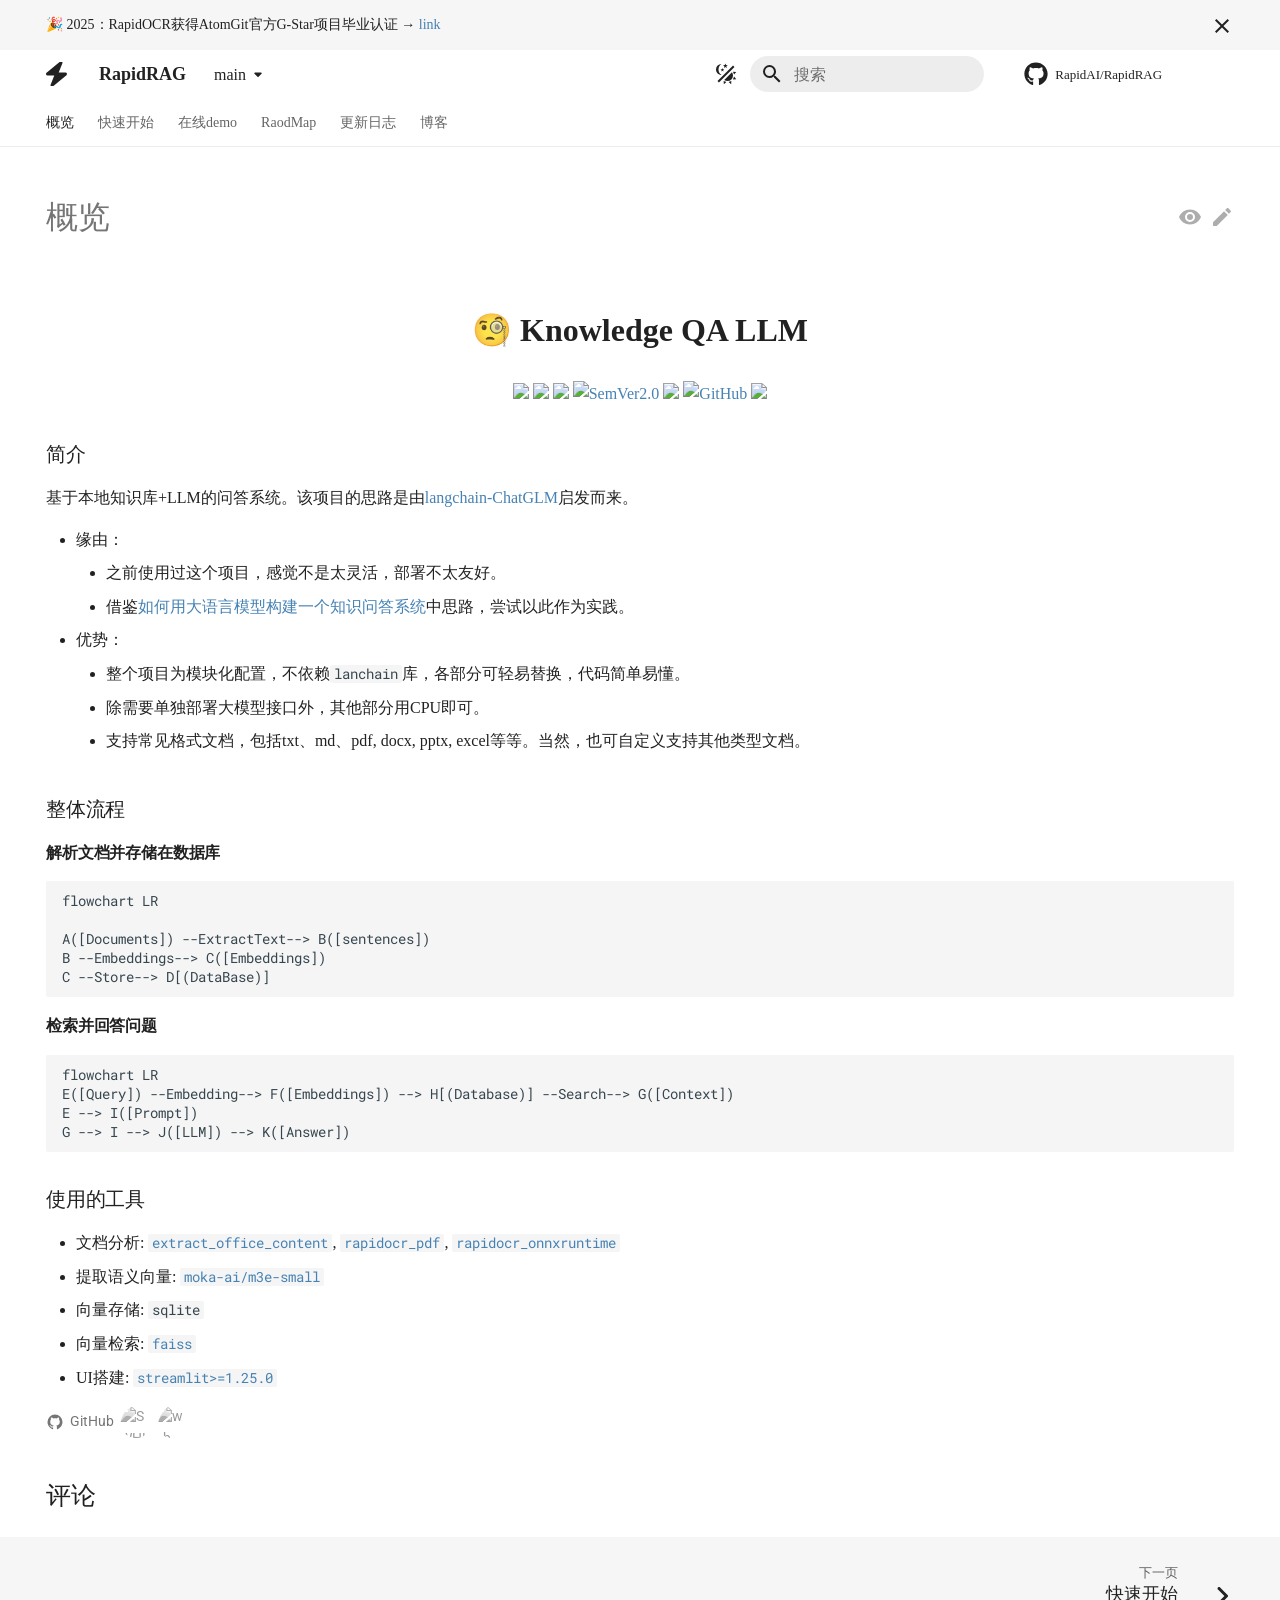
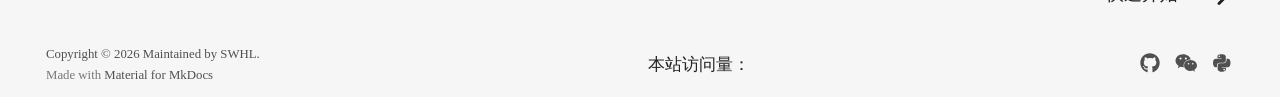
==== main/index.html @ b4644437 "Deployed 49faf9e to main with MkDocs 1.6.1 and mike 2.1.3" ====
<!doctype html>
<html lang="zh" class="no-js">
  <head>
    
      <meta charset="utf-8">
      <meta name="viewport" content="width=device-width,initial-scale=1">
      
        <meta name="description" content="QA based on local knowledge and LLM.">
      
      
        <meta name="author" content="RapidAI">
      
      
        <link rel="canonical" href="https://rapidai.github.io/RapidRAG/main/">
      
      
      
        <link rel="next" href="quickstart/">
      
      
        
      
      
      <link rel="icon" href="static/images/favicon-lightning.svg">
      <meta name="generator" content="mkdocs-1.6.1, mkdocs-material-9.7.1">
    
    
      
        <title>RapidRAG</title>
      
    
    
      <link rel="stylesheet" href="assets/stylesheets/main.484c7ddc.min.css">
      
        
        <link rel="stylesheet" href="assets/stylesheets/palette.ab4e12ef.min.css">
      
      


  
  
    
      
      
        
      
      
    
  
    
      
      
        
      
      
    
  
    
      
      
        
      
      
    
  
  
  <style>:root{.md-tag.md-tag--default-tag{--md-tag-icon:url('data:image/svg+xml;charset=utf-8,%3Csvg%20xmlns%3D%22http%3A//www.w3.org/2000/svg%22%20viewBox%3D%220%200%20512%20512%22%3E%3C%21--%21%20Font%20Awesome%20Free%207.1.0%20by%20%40fontawesome%20-%20https%3A//fontawesome.com%20License%20-%20https%3A//fontawesome.com/license/free%20%28Icons%3A%20CC%20BY%204.0%2C%20Fonts%3A%20SIL%20OFL%201.1%2C%20Code%3A%20MIT%20License%29%20Copyright%202025%20Fonticons%2C%20Inc.--%3E%3Cpath%20d%3D%22M32.5%2096v149.5c0%2017%206.7%2033.3%2018.7%2045.3l192%20192c25%2025%2065.5%2025%2090.5%200l149.5-149.5c25-25%2025-65.5%200-90.5l-192-192C279.2%2038.7%20263%2032%20246%2032H96.5c-35.3%200-64%2028.7-64%2064m112%2016a32%2032%200%201%201%200%2064%2032%2032%200%201%201%200-64%22/%3E%3C/svg%3E');}.md-tag.md-tag--hardware-tag{--md-tag-icon:url('data:image/svg+xml;charset=utf-8,%3Csvg%20xmlns%3D%22http%3A//www.w3.org/2000/svg%22%20viewBox%3D%220%200%20512%20512%22%3E%3C%21--%21%20Font%20Awesome%20Free%207.1.0%20by%20%40fontawesome%20-%20https%3A//fontawesome.com%20License%20-%20https%3A//fontawesome.com/license/free%20%28Icons%3A%20CC%20BY%204.0%2C%20Fonts%3A%20SIL%20OFL%201.1%2C%20Code%3A%20MIT%20License%29%20Copyright%202025%20Fonticons%2C%20Inc.--%3E%3Cpath%20d%3D%22M176%2024c0-13.3-10.7-24-24-24s-24%2010.7-24%2024v40c-35.3%200-64%2028.7-64%2064H24c-13.3%200-24%2010.7-24%2024s10.7%2024%2024%2024h40v56H24c-13.3%200-24%2010.7-24%2024s10.7%2024%2024%2024h40v56H24c-13.3%200-24%2010.7-24%2024s10.7%2024%2024%2024h40c0%2035.3%2028.7%2064%2064%2064v40c0%2013.3%2010.7%2024%2024%2024s24-10.7%2024-24v-40h56v40c0%2013.3%2010.7%2024%2024%2024s24-10.7%2024-24v-40h56v40c0%2013.3%2010.7%2024%2024%2024s24-10.7%2024-24v-40c35.3%200%2064-28.7%2064-64h40c13.3%200%2024-10.7%2024-24s-10.7-24-24-24h-40v-56h40c13.3%200%2024-10.7%2024-24s-10.7-24-24-24h-40v-56h40c13.3%200%2024-10.7%2024-24s-10.7-24-24-24h-40c0-35.3-28.7-64-64-64V24c0-13.3-10.7-24-24-24s-24%2010.7-24%2024v40h-56V24c0-13.3-10.7-24-24-24s-24%2010.7-24%2024v40h-56zm-16%20104h192c17.7%200%2032%2014.3%2032%2032v192c0%2017.7-14.3%2032-32%2032H160c-17.7%200-32-14.3-32-32V160c0-17.7%2014.3-32%2032-32m16%2048v160h160V176z%22/%3E%3C/svg%3E');}.md-tag.md-tag--software-tag{--md-tag-icon:url('data:image/svg+xml;charset=utf-8,%3Csvg%20xmlns%3D%22http%3A//www.w3.org/2000/svg%22%20viewBox%3D%220%200%20640%20512%22%3E%3C%21--%21%20Font%20Awesome%20Free%207.1.0%20by%20%40fontawesome%20-%20https%3A//fontawesome.com%20License%20-%20https%3A//fontawesome.com/license/free%20%28Icons%3A%20CC%20BY%204.0%2C%20Fonts%3A%20SIL%20OFL%201.1%2C%20Code%3A%20MIT%20License%29%20Copyright%202025%20Fonticons%2C%20Inc.--%3E%3Cpath%20d%3D%22M64%2096c0-35.3%2028.7-64%2064-64h384c35.3%200%2064%2028.7%2064%2064v240h-64V96H128v240H64zM0%20403.2C0%20392.6%208.6%20384%2019.2%20384h601.6c10.6%200%2019.2%208.6%2019.2%2019.2%200%2042.4-34.4%2076.8-76.8%2076.8H76.8C34.4%20480%200%20445.6%200%20403.2M281%20209l-31%2031%2031%2031c9.4%209.4%209.4%2024.6%200%2033.9s-24.6%209.4-33.9%200l-48-48c-9.4-9.4-9.4-24.6%200-33.9l48-48c9.4-9.4%2024.6-9.4%2033.9%200s9.4%2024.6%200%2033.9zm112-34%2048%2048c9.4%209.4%209.4%2024.6%200%2033.9l-48%2048c-9.4%209.4-24.6%209.4-33.9%200s-9.4-24.6%200-33.9l31-31-31-31c-9.4-9.4-9.4-24.6%200-33.9s24.6-9.4%2033.9%200z%22/%3E%3C/svg%3E');}}</style>

    
    
      
    
    
      
        
        
        <link rel="preconnect" href="https://fonts.gstatic.com" crossorigin>
        <link rel="stylesheet" href="https://fonts.googleapis.com/css?family=Roboto:300,300i,400,400i,700,700i%7CRoboto+Mono:400,400i,700,700i&display=fallback">
        <style>:root{--md-text-font:"Roboto";--md-code-font:"Roboto Mono"}</style>
      
    
    
      <link rel="stylesheet" href="stylesheets/extra.css">
    
      <link rel="stylesheet" href="stylesheets/font.css">
    
    <script>__md_scope=new URL(".",location),__md_hash=e=>[...e].reduce(((e,_)=>(e<<5)-e+_.charCodeAt(0)),0),__md_get=(e,_=localStorage,t=__md_scope)=>JSON.parse(_.getItem(t.pathname+"."+e)),__md_set=(e,_,t=localStorage,a=__md_scope)=>{try{t.setItem(a.pathname+"."+e,JSON.stringify(_))}catch(e){}}</script>
    
      

    
    
  </head>
  
  
    
    
      
    
    
    
    
    <body dir="ltr" data-md-color-scheme="default" data-md-color-primary="indigo" data-md-color-accent="indigo">
  
    
    <input class="md-toggle" data-md-toggle="drawer" type="checkbox" id="__drawer" autocomplete="off">
    <input class="md-toggle" data-md-toggle="search" type="checkbox" id="__search" autocomplete="off">
    <label class="md-overlay" for="__drawer"></label>
    <div data-md-component="skip">
      
        
        <a href="#_1" class="md-skip">
          跳转至
        </a>
      
    </div>
    <div data-md-component="announce">
      
        <aside class="md-banner">
          <div class="md-banner__inner md-grid md-typeset">
            
              <button class="md-banner__button md-icon" aria-label="不再显示此消息">
                
                <svg xmlns="http://www.w3.org/2000/svg" viewBox="0 0 24 24"><path d="M19 6.41 17.59 5 12 10.59 6.41 5 5 6.41 10.59 12 5 17.59 6.41 19 12 13.41 17.59 19 19 17.59 13.41 12z"/></svg>
              </button>
            
            
    <p class="banner">🎉 2025：RapidOCR获得AtomGit官方G-Star项目毕业认证 → <a href="https://rapidai.github.io/RapidOCRDocs/main/blog/2026/01/15/2025-atomgit-g-star/" target="_blank">link</a></p>

          </div>
          
            <script>var el=document.querySelector("[data-md-component=announce]");if(el){var content=el.querySelector(".md-typeset");__md_hash(content.innerHTML)===__md_get("__announce")&&(el.hidden=!0)}</script>
          
        </aside>
      
    </div>
    
      <div data-md-color-scheme="default" data-md-component="outdated" hidden>
        
          <aside class="md-banner md-banner--warning">
            <div class="md-banner__inner md-grid md-typeset">
              
You're not viewing the latest version.
<a href="../.">
    <strong>Click here to go to latest.</strong>
</a>

            </div>
            <script>var el=document.querySelector("[data-md-component=outdated]"),base=new URL("."),outdated=__md_get("__outdated",sessionStorage,base);!0===outdated&&el&&(el.hidden=!1)</script>
          </aside>
        
      </div>
    
    
      

  

<header class="md-header md-header--shadow md-header--lifted" data-md-component="header">
  <nav class="md-header__inner md-grid" aria-label="页眉">
    <a href="." title="RapidRAG" class="md-header__button md-logo" aria-label="RapidRAG" data-md-component="logo">
      
  
  <svg xmlns="http://www.w3.org/2000/svg" viewBox="0 0 448 512"><!--! Font Awesome Free 7.1.0 by @fontawesome - https://fontawesome.com License - https://fontawesome.com/license/free (Icons: CC BY 4.0, Fonts: SIL OFL 1.1, Code: MIT License) Copyright 2025 Fonticons, Inc.--><path d="M338.8-9.9c11.9 8.6 16.3 24.2 10.9 37.8L271.3 224H416c13.5 0 25.5 8.4 30.1 21.1s.7 26.9-9.6 35.5l-288 240c-11.3 9.4-27.4 9.9-39.3 1.3s-16.3-24.2-10.9-37.8L176.7 288H32c-13.5 0-25.5-8.4-30.1-21.1s-.7-26.9 9.6-35.5l288-240c11.3-9.4 27.4-9.9 39.3-1.3"/></svg>

    </a>
    <label class="md-header__button md-icon" for="__drawer">
      
      <svg xmlns="http://www.w3.org/2000/svg" viewBox="0 0 24 24"><path d="M3 6h18v2H3zm0 5h18v2H3zm0 5h18v2H3z"/></svg>
    </label>
    <div class="md-header__title" data-md-component="header-title">
      <div class="md-header__ellipsis">
        <div class="md-header__topic">
          <span class="md-ellipsis">
            RapidRAG
          </span>
        </div>
        <div class="md-header__topic" data-md-component="header-topic">
          <span class="md-ellipsis">
            
              概览
            
          </span>
        </div>
      </div>
    </div>
    
      
        <form class="md-header__option" data-md-component="palette">
  
    
    
    
    <input class="md-option" data-md-color-media="(prefers-color-scheme)" data-md-color-scheme="default" data-md-color-primary="indigo" data-md-color-accent="indigo"  aria-label="系统主题"  type="radio" name="__palette" id="__palette_0">
    
      <label class="md-header__button md-icon" title="系统主题" for="__palette_1" hidden>
        <svg xmlns="http://www.w3.org/2000/svg" viewBox="0 0 24 24"><path d="M7.5 2c-1.79 1.15-3 3.18-3 5.5s1.21 4.35 3.03 5.5C4.46 13 2 10.54 2 7.5A5.5 5.5 0 0 1 7.5 2m11.57 1.5 1.43 1.43L4.93 20.5 3.5 19.07zm-6.18 2.43L11.41 5 9.97 6l.42-1.7L9 3.24l1.75-.12.58-1.65L12 3.1l1.73.03-1.35 1.13zm-3.3 3.61-1.16-.73-1.12.78.34-1.32-1.09-.83 1.36-.09.45-1.29.51 1.27 1.36.03-1.05.87zM19 13.5a5.5 5.5 0 0 1-5.5 5.5c-1.22 0-2.35-.4-3.26-1.07l7.69-7.69c.67.91 1.07 2.04 1.07 3.26m-4.4 6.58 2.77-1.15-.24 3.35zm4.33-2.7 1.15-2.77 2.2 2.54zm1.15-4.96-1.14-2.78 3.34.24zM9.63 18.93l2.77 1.15-2.53 2.19z"/></svg>
      </label>
    
  
    
    
    
    <input class="md-option" data-md-color-media="(prefers-color-scheme: light)" data-md-color-scheme="default" data-md-color-primary="white" data-md-color-accent="light-blue"  aria-label="明亮主题"  type="radio" name="__palette" id="__palette_1">
    
      <label class="md-header__button md-icon" title="明亮主题" for="__palette_2" hidden>
        <svg xmlns="http://www.w3.org/2000/svg" viewBox="0 0 24 24"><path d="M12 7a5 5 0 0 1 5 5 5 5 0 0 1-5 5 5 5 0 0 1-5-5 5 5 0 0 1 5-5m0 2a3 3 0 0 0-3 3 3 3 0 0 0 3 3 3 3 0 0 0 3-3 3 3 0 0 0-3-3m0-7 2.39 3.42C13.65 5.15 12.84 5 12 5s-1.65.15-2.39.42zM3.34 7l4.16-.35A7.2 7.2 0 0 0 5.94 8.5c-.44.74-.69 1.5-.83 2.29zm.02 10 1.76-3.77a7.131 7.131 0 0 0 2.38 4.14zM20.65 7l-1.77 3.79a7.02 7.02 0 0 0-2.38-4.15zm-.01 10-4.14.36c.59-.51 1.12-1.14 1.54-1.86.42-.73.69-1.5.83-2.29zM12 22l-2.41-3.44c.74.27 1.55.44 2.41.44.82 0 1.63-.17 2.37-.44z"/></svg>
      </label>
    
  
    
    
    
    <input class="md-option" data-md-color-media="(prefers-color-scheme: dark)" data-md-color-scheme="slate" data-md-color-primary="black" data-md-color-accent="yellow"  aria-label="暗黑主题"  type="radio" name="__palette" id="__palette_2">
    
      <label class="md-header__button md-icon" title="暗黑主题" for="__palette_0" hidden>
        <svg xmlns="http://www.w3.org/2000/svg" viewBox="0 0 24 24"><path d="m17.75 4.09-2.53 1.94.91 3.06-2.63-1.81-2.63 1.81.91-3.06-2.53-1.94L12.44 4l1.06-3 1.06 3zm3.5 6.91-1.64 1.25.59 1.98-1.7-1.17-1.7 1.17.59-1.98L15.75 11l2.06-.05L18.5 9l.69 1.95zm-2.28 4.95c.83-.08 1.72 1.1 1.19 1.85-.32.45-.66.87-1.08 1.27C15.17 23 8.84 23 4.94 19.07c-3.91-3.9-3.91-10.24 0-14.14.4-.4.82-.76 1.27-1.08.75-.53 1.93.36 1.85 1.19-.27 2.86.69 5.83 2.89 8.02a9.96 9.96 0 0 0 8.02 2.89m-1.64 2.02a12.08 12.08 0 0 1-7.8-3.47c-2.17-2.19-3.33-5-3.49-7.82-2.81 3.14-2.7 7.96.31 10.98 3.02 3.01 7.84 3.12 10.98.31"/></svg>
      </label>
    
  
</form>
      
    
    
      <script>var palette=__md_get("__palette");if(palette&&palette.color){if("(prefers-color-scheme)"===palette.color.media){var media=matchMedia("(prefers-color-scheme: light)"),input=document.querySelector(media.matches?"[data-md-color-media='(prefers-color-scheme: light)']":"[data-md-color-media='(prefers-color-scheme: dark)']");palette.color.media=input.getAttribute("data-md-color-media"),palette.color.scheme=input.getAttribute("data-md-color-scheme"),palette.color.primary=input.getAttribute("data-md-color-primary"),palette.color.accent=input.getAttribute("data-md-color-accent")}for(var[key,value]of Object.entries(palette.color))document.body.setAttribute("data-md-color-"+key,value)}</script>
    
    
    
      
      
        <label class="md-header__button md-icon" for="__search">
          
          <svg xmlns="http://www.w3.org/2000/svg" viewBox="0 0 24 24"><path d="M9.5 3A6.5 6.5 0 0 1 16 9.5c0 1.61-.59 3.09-1.56 4.23l.27.27h.79l5 5-1.5 1.5-5-5v-.79l-.27-.27A6.52 6.52 0 0 1 9.5 16 6.5 6.5 0 0 1 3 9.5 6.5 6.5 0 0 1 9.5 3m0 2C7 5 5 7 5 9.5S7 14 9.5 14 14 12 14 9.5 12 5 9.5 5"/></svg>
        </label>
        <div class="md-search" data-md-component="search" role="dialog">
  <label class="md-search__overlay" for="__search"></label>
  <div class="md-search__inner" role="search">
    <form class="md-search__form" name="search">
      <input type="text" class="md-search__input" name="query" aria-label="搜索" placeholder="搜索" autocapitalize="off" autocorrect="off" autocomplete="off" spellcheck="false" data-md-component="search-query" required>
      <label class="md-search__icon md-icon" for="__search">
        
        <svg xmlns="http://www.w3.org/2000/svg" viewBox="0 0 24 24"><path d="M9.5 3A6.5 6.5 0 0 1 16 9.5c0 1.61-.59 3.09-1.56 4.23l.27.27h.79l5 5-1.5 1.5-5-5v-.79l-.27-.27A6.52 6.52 0 0 1 9.5 16 6.5 6.5 0 0 1 3 9.5 6.5 6.5 0 0 1 9.5 3m0 2C7 5 5 7 5 9.5S7 14 9.5 14 14 12 14 9.5 12 5 9.5 5"/></svg>
        
        <svg xmlns="http://www.w3.org/2000/svg" viewBox="0 0 256 512"><!--! Font Awesome Free 7.1.0 by @fontawesome - https://fontawesome.com License - https://fontawesome.com/license/free (Icons: CC BY 4.0, Fonts: SIL OFL 1.1, Code: MIT License) Copyright 2025 Fonticons, Inc.--><path d="M9.4 233.4c-12.5 12.5-12.5 32.8 0 45.3l160 160c12.5 12.5 32.8 12.5 45.3 0s12.5-32.8 0-45.3L77.3 256l137.3-137.4c12.5-12.5 12.5-32.8 0-45.3s-32.8-12.5-45.3 0l-160 160z"/></svg>
      </label>
      <nav class="md-search__options" aria-label="查找">
        
          <a href="javascript:void(0)" class="md-search__icon md-icon" title="分享" aria-label="分享" data-clipboard data-clipboard-text="" data-md-component="search-share" tabindex="-1">
            
            <svg xmlns="http://www.w3.org/2000/svg" viewBox="0 0 24 24"><path d="M18 16.08c-.76 0-1.44.3-1.96.77L8.91 12.7c.05-.23.09-.46.09-.7s-.04-.47-.09-.7l7.05-4.11c.54.5 1.25.81 2.04.81a3 3 0 0 0 3-3 3 3 0 0 0-3-3 3 3 0 0 0-3 3c0 .24.04.47.09.7L8.04 9.81C7.5 9.31 6.79 9 6 9a3 3 0 0 0-3 3 3 3 0 0 0 3 3c.79 0 1.5-.31 2.04-.81l7.12 4.15c-.05.21-.08.43-.08.66 0 1.61 1.31 2.91 2.92 2.91s2.92-1.3 2.92-2.91A2.92 2.92 0 0 0 18 16.08"/></svg>
          </a>
        
        <button type="reset" class="md-search__icon md-icon" title="清空当前内容" aria-label="清空当前内容" tabindex="-1">
          
          <svg xmlns="http://www.w3.org/2000/svg" viewBox="0 0 24 24"><path d="M19 6.41 17.59 5 12 10.59 6.41 5 5 6.41 10.59 12 5 17.59 6.41 19 12 13.41 17.59 19 19 17.59 13.41 12z"/></svg>
        </button>
      </nav>
      
        <div class="md-search__suggest" data-md-component="search-suggest"></div>
      
    </form>
    <div class="md-search__output">
      <div class="md-search__scrollwrap" tabindex="0" data-md-scrollfix>
        <div class="md-search-result" data-md-component="search-result">
          <div class="md-search-result__meta">
            正在初始化搜索引擎
          </div>
          <ol class="md-search-result__list" role="presentation"></ol>
        </div>
      </div>
    </div>
  </div>
</div>
      
    
    
      <div class="md-header__source">
        <a href="https://github.com/RapidAI/RapidRAG" title="前往仓库" class="md-source" data-md-component="source">
  <div class="md-source__icon md-icon">
    
    <svg xmlns="http://www.w3.org/2000/svg" viewBox="0 0 512 512"><!--! Font Awesome Free 7.1.0 by @fontawesome - https://fontawesome.com License - https://fontawesome.com/license/free (Icons: CC BY 4.0, Fonts: SIL OFL 1.1, Code: MIT License) Copyright 2025 Fonticons, Inc.--><path d="M173.9 397.4c0 2-2.3 3.6-5.2 3.6-3.3.3-5.6-1.3-5.6-3.6 0-2 2.3-3.6 5.2-3.6 3-.3 5.6 1.3 5.6 3.6m-31.1-4.5c-.7 2 1.3 4.3 4.3 4.9 2.6 1 5.6 0 6.2-2s-1.3-4.3-4.3-5.2c-2.6-.7-5.5.3-6.2 2.3m44.2-1.7c-2.9.7-4.9 2.6-4.6 4.9.3 2 2.9 3.3 5.9 2.6 2.9-.7 4.9-2.6 4.6-4.6-.3-1.9-3-3.2-5.9-2.9M252.8 8C114.1 8 8 113.3 8 252c0 110.9 69.8 205.8 169.5 239.2 12.8 2.3 17.3-5.6 17.3-12.1 0-6.2-.3-40.4-.3-61.4 0 0-70 15-84.7-29.8 0 0-11.4-29.1-27.8-36.6 0 0-22.9-15.7 1.6-15.4 0 0 24.9 2 38.6 25.8 21.9 38.6 58.6 27.5 72.9 20.9 2.3-16 8.8-27.1 16-33.7-55.9-6.2-112.3-14.3-112.3-110.5 0-27.5 7.6-41.3 23.6-58.9-2.6-6.5-11.1-33.3 2.6-67.9 20.9-6.5 69 27 69 27 20-5.6 41.5-8.5 62.8-8.5s42.8 2.9 62.8 8.5c0 0 48.1-33.6 69-27 13.7 34.7 5.2 61.4 2.6 67.9 16 17.7 25.8 31.5 25.8 58.9 0 96.5-58.9 104.2-114.8 110.5 9.2 7.9 17 22.9 17 46.4 0 33.7-.3 75.4-.3 83.6 0 6.5 4.6 14.4 17.3 12.1C436.2 457.8 504 362.9 504 252 504 113.3 391.5 8 252.8 8M105.2 352.9c-1.3 1-1 3.3.7 5.2 1.6 1.6 3.9 2.3 5.2 1 1.3-1 1-3.3-.7-5.2-1.6-1.6-3.9-2.3-5.2-1m-10.8-8.1c-.7 1.3.3 2.9 2.3 3.9 1.6 1 3.6.7 4.3-.7.7-1.3-.3-2.9-2.3-3.9-2-.6-3.6-.3-4.3.7m32.4 35.6c-1.6 1.3-1 4.3 1.3 6.2 2.3 2.3 5.2 2.6 6.5 1 1.3-1.3.7-4.3-1.3-6.2-2.2-2.3-5.2-2.6-6.5-1m-11.4-14.7c-1.6 1-1.6 3.6 0 5.9s4.3 3.3 5.6 2.3c1.6-1.3 1.6-3.9 0-6.2-1.4-2.3-4-3.3-5.6-2"/></svg>
  </div>
  <div class="md-source__repository">
    RapidAI/RapidRAG
  </div>
</a>
      </div>
    
  </nav>
  
    
      
<nav class="md-tabs" aria-label="标签" data-md-component="tabs">
  <div class="md-grid">
    <ul class="md-tabs__list">
      
        
  
  
  
    
  
  
    <li class="md-tabs__item md-tabs__item--active">
      <a href="." class="md-tabs__link">
        
  
  
    
  
  概览

      </a>
    </li>
  

      
        
  
  
  
  
    <li class="md-tabs__item">
      <a href="quickstart/" class="md-tabs__link">
        
  
  
    
  
  快速开始

      </a>
    </li>
  

      
        
  
  
  
  
    <li class="md-tabs__item">
      <a href="online_demo/" class="md-tabs__link">
        
  
  
    
  
  在线demo

      </a>
    </li>
  

      
        
  
  
  
  
    <li class="md-tabs__item">
      <a href="road_map/" class="md-tabs__link">
        
  
  
    
  
  RaodMap

      </a>
    </li>
  

      
        
  
  
  
  
    <li class="md-tabs__item">
      <a href="changelog/" class="md-tabs__link">
        
  
  
    
  
  更新日志

      </a>
    </li>
  

      
        
  
  
  
  
    
    
      <li class="md-tabs__item">
        <a href="blog/" class="md-tabs__link">
          
  
  
    
  
  博客

        </a>
      </li>
    
  

      
    </ul>
  </div>
</nav>
    
  
</header>
    
    <div class="md-container" data-md-component="container">
      
      
        
      
      <main class="md-main" data-md-component="main">
        <div class="md-main__inner md-grid">
          
            
              
                
              
              <div class="md-sidebar md-sidebar--primary" data-md-component="sidebar" data-md-type="navigation" hidden>
                <div class="md-sidebar__scrollwrap">
                  <div class="md-sidebar__inner">
                    


  


<nav class="md-nav md-nav--primary md-nav--lifted" aria-label="导航栏" data-md-level="0">
  <label class="md-nav__title" for="__drawer">
    <a href="." title="RapidRAG" class="md-nav__button md-logo" aria-label="RapidRAG" data-md-component="logo">
      
  
  <svg xmlns="http://www.w3.org/2000/svg" viewBox="0 0 448 512"><!--! Font Awesome Free 7.1.0 by @fontawesome - https://fontawesome.com License - https://fontawesome.com/license/free (Icons: CC BY 4.0, Fonts: SIL OFL 1.1, Code: MIT License) Copyright 2025 Fonticons, Inc.--><path d="M338.8-9.9c11.9 8.6 16.3 24.2 10.9 37.8L271.3 224H416c13.5 0 25.5 8.4 30.1 21.1s.7 26.9-9.6 35.5l-288 240c-11.3 9.4-27.4 9.9-39.3 1.3s-16.3-24.2-10.9-37.8L176.7 288H32c-13.5 0-25.5-8.4-30.1-21.1s-.7-26.9 9.6-35.5l288-240c11.3-9.4 27.4-9.9 39.3-1.3"/></svg>

    </a>
    RapidRAG
  </label>
  
    <div class="md-nav__source">
      <a href="https://github.com/RapidAI/RapidRAG" title="前往仓库" class="md-source" data-md-component="source">
  <div class="md-source__icon md-icon">
    
    <svg xmlns="http://www.w3.org/2000/svg" viewBox="0 0 512 512"><!--! Font Awesome Free 7.1.0 by @fontawesome - https://fontawesome.com License - https://fontawesome.com/license/free (Icons: CC BY 4.0, Fonts: SIL OFL 1.1, Code: MIT License) Copyright 2025 Fonticons, Inc.--><path d="M173.9 397.4c0 2-2.3 3.6-5.2 3.6-3.3.3-5.6-1.3-5.6-3.6 0-2 2.3-3.6 5.2-3.6 3-.3 5.6 1.3 5.6 3.6m-31.1-4.5c-.7 2 1.3 4.3 4.3 4.9 2.6 1 5.6 0 6.2-2s-1.3-4.3-4.3-5.2c-2.6-.7-5.5.3-6.2 2.3m44.2-1.7c-2.9.7-4.9 2.6-4.6 4.9.3 2 2.9 3.3 5.9 2.6 2.9-.7 4.9-2.6 4.6-4.6-.3-1.9-3-3.2-5.9-2.9M252.8 8C114.1 8 8 113.3 8 252c0 110.9 69.8 205.8 169.5 239.2 12.8 2.3 17.3-5.6 17.3-12.1 0-6.2-.3-40.4-.3-61.4 0 0-70 15-84.7-29.8 0 0-11.4-29.1-27.8-36.6 0 0-22.9-15.7 1.6-15.4 0 0 24.9 2 38.6 25.8 21.9 38.6 58.6 27.5 72.9 20.9 2.3-16 8.8-27.1 16-33.7-55.9-6.2-112.3-14.3-112.3-110.5 0-27.5 7.6-41.3 23.6-58.9-2.6-6.5-11.1-33.3 2.6-67.9 20.9-6.5 69 27 69 27 20-5.6 41.5-8.5 62.8-8.5s42.8 2.9 62.8 8.5c0 0 48.1-33.6 69-27 13.7 34.7 5.2 61.4 2.6 67.9 16 17.7 25.8 31.5 25.8 58.9 0 96.5-58.9 104.2-114.8 110.5 9.2 7.9 17 22.9 17 46.4 0 33.7-.3 75.4-.3 83.6 0 6.5 4.6 14.4 17.3 12.1C436.2 457.8 504 362.9 504 252 504 113.3 391.5 8 252.8 8M105.2 352.9c-1.3 1-1 3.3.7 5.2 1.6 1.6 3.9 2.3 5.2 1 1.3-1 1-3.3-.7-5.2-1.6-1.6-3.9-2.3-5.2-1m-10.8-8.1c-.7 1.3.3 2.9 2.3 3.9 1.6 1 3.6.7 4.3-.7.7-1.3-.3-2.9-2.3-3.9-2-.6-3.6-.3-4.3.7m32.4 35.6c-1.6 1.3-1 4.3 1.3 6.2 2.3 2.3 5.2 2.6 6.5 1 1.3-1.3.7-4.3-1.3-6.2-2.2-2.3-5.2-2.6-6.5-1m-11.4-14.7c-1.6 1-1.6 3.6 0 5.9s4.3 3.3 5.6 2.3c1.6-1.3 1.6-3.9 0-6.2-1.4-2.3-4-3.3-5.6-2"/></svg>
  </div>
  <div class="md-source__repository">
    RapidAI/RapidRAG
  </div>
</a>
    </div>
  
  <ul class="md-nav__list" data-md-scrollfix>
    
      
      
  
  
    
  
  
  
    <li class="md-nav__item md-nav__item--active">
      
      <input class="md-nav__toggle md-toggle" type="checkbox" id="__toc">
      
      
      
        <label class="md-nav__link md-nav__link--active" for="__toc">
          
  
  
  <span class="md-ellipsis">
    
  
    概览
  

    
  </span>
  
  

          <span class="md-nav__icon md-icon"></span>
        </label>
      
      <a href="." class="md-nav__link md-nav__link--active">
        
  
  
  <span class="md-ellipsis">
    
  
    概览
  

    
  </span>
  
  

      </a>
      
        

<nav class="md-nav md-nav--secondary" aria-label="目录">
  
  
  
  
    <label class="md-nav__title" for="__toc">
      <span class="md-nav__icon md-icon"></span>
      目录
    </label>
    <ul class="md-nav__list" data-md-component="toc" data-md-scrollfix>
      
        <li class="md-nav__item">
  <a href="#_1" class="md-nav__link">
    <span class="md-ellipsis">
      
        简介
      
    </span>
  </a>
  
</li>
      
        <li class="md-nav__item">
  <a href="#_2" class="md-nav__link">
    <span class="md-ellipsis">
      
        整体流程
      
    </span>
  </a>
  
    <nav class="md-nav" aria-label="整体流程">
      <ul class="md-nav__list">
        
          <li class="md-nav__item">
  <a href="#_3" class="md-nav__link">
    <span class="md-ellipsis">
      
        解析文档并存储在数据库
      
    </span>
  </a>
  
</li>
        
          <li class="md-nav__item">
  <a href="#_4" class="md-nav__link">
    <span class="md-ellipsis">
      
        检索并回答问题
      
    </span>
  </a>
  
</li>
        
      </ul>
    </nav>
  
</li>
      
        <li class="md-nav__item">
  <a href="#_5" class="md-nav__link">
    <span class="md-ellipsis">
      
        使用的工具
      
    </span>
  </a>
  
</li>
      
    </ul>
  
</nav>
      
    </li>
  

    
      
      
  
  
  
  
    <li class="md-nav__item">
      <a href="quickstart/" class="md-nav__link">
        
  
  
  <span class="md-ellipsis">
    
  
    快速开始
  

    
  </span>
  
  

      </a>
    </li>
  

    
      
      
  
  
  
  
    <li class="md-nav__item">
      <a href="online_demo/" class="md-nav__link">
        
  
  
  <span class="md-ellipsis">
    
  
    在线demo
  

    
  </span>
  
  

      </a>
    </li>
  

    
      
      
  
  
  
  
    <li class="md-nav__item">
      <a href="road_map/" class="md-nav__link">
        
  
  
  <span class="md-ellipsis">
    
  
    RaodMap
  

    
  </span>
  
  

      </a>
    </li>
  

    
      
      
  
  
  
  
    <li class="md-nav__item">
      <a href="changelog/" class="md-nav__link">
        
  
  
  <span class="md-ellipsis">
    
  
    更新日志
  

    
  </span>
  
  

      </a>
    </li>
  

    
      
      
  
  
  
  
    
    
      
        
          
        
      
        
      
    
    
    
      
      
    
    
    <li class="md-nav__item md-nav__item--nested">
      
        
        
          
        
        <input class="md-nav__toggle md-toggle md-toggle--indeterminate" type="checkbox" id="__nav_6" >
        
          
          <div class="md-nav__link md-nav__container">
            <a href="blog/" class="md-nav__link ">
              
  
  
  <span class="md-ellipsis">
    
  
    博客
  

    
  </span>
  
  

            </a>
            
              
              <label class="md-nav__link " for="__nav_6" id="__nav_6_label" tabindex="0">
                <span class="md-nav__icon md-icon"></span>
              </label>
            
          </div>
        
        <nav class="md-nav" data-md-level="1" aria-labelledby="__nav_6_label" aria-expanded="false">
          <label class="md-nav__title" for="__nav_6">
            <span class="md-nav__icon md-icon"></span>
            
  
    博客
  

          </label>
          <ul class="md-nav__list" data-md-scrollfix>
            
              
            
              
                
  
  
  
  
    
    
      
        
      
    
    
    
      
      
    
    
    <li class="md-nav__item md-nav__item--nested">
      
        
        
          
        
        <input class="md-nav__toggle md-toggle md-toggle--indeterminate" type="checkbox" id="__nav_6_2" >
        
          
          <label class="md-nav__link" for="__nav_6_2" id="__nav_6_2_label" tabindex="0">
            
  
  
  <span class="md-ellipsis">
    
  
    分类
  

    
  </span>
  
  

            <span class="md-nav__icon md-icon"></span>
          </label>
        
        <nav class="md-nav" data-md-level="2" aria-labelledby="__nav_6_2_label" aria-expanded="false">
          <label class="md-nav__title" for="__nav_6_2">
            <span class="md-nav__icon md-icon"></span>
            
  
    分类
  

          </label>
          <ul class="md-nav__list" data-md-scrollfix>
            
              
                
  
  
  
  
    <li class="md-nav__item">
      <a href="blog/category/general/" class="md-nav__link">
        
  
  
  <span class="md-ellipsis">
    
  
    General
  

    
  </span>
  
  

      </a>
    </li>
  

              
            
          </ul>
        </nav>
      
    </li>
  

              
            
          </ul>
        </nav>
      
    </li>
  

    
  </ul>
</nav>
                  </div>
                </div>
              </div>
            
            
              
                
              
              <div class="md-sidebar md-sidebar--secondary" data-md-component="sidebar" data-md-type="toc" hidden>
                <div class="md-sidebar__scrollwrap">
                  <div class="md-sidebar__inner">
                    

<nav class="md-nav md-nav--secondary" aria-label="目录">
  
  
  
  
    <label class="md-nav__title" for="__toc">
      <span class="md-nav__icon md-icon"></span>
      目录
    </label>
    <ul class="md-nav__list" data-md-component="toc" data-md-scrollfix>
      
        <li class="md-nav__item">
  <a href="#_1" class="md-nav__link">
    <span class="md-ellipsis">
      
        简介
      
    </span>
  </a>
  
</li>
      
        <li class="md-nav__item">
  <a href="#_2" class="md-nav__link">
    <span class="md-ellipsis">
      
        整体流程
      
    </span>
  </a>
  
    <nav class="md-nav" aria-label="整体流程">
      <ul class="md-nav__list">
        
          <li class="md-nav__item">
  <a href="#_3" class="md-nav__link">
    <span class="md-ellipsis">
      
        解析文档并存储在数据库
      
    </span>
  </a>
  
</li>
        
          <li class="md-nav__item">
  <a href="#_4" class="md-nav__link">
    <span class="md-ellipsis">
      
        检索并回答问题
      
    </span>
  </a>
  
</li>
        
      </ul>
    </nav>
  
</li>
      
        <li class="md-nav__item">
  <a href="#_5" class="md-nav__link">
    <span class="md-ellipsis">
      
        使用的工具
      
    </span>
  </a>
  
</li>
      
    </ul>
  
</nav>
                  </div>
                </div>
              </div>
            
          
          
            <div class="md-content" data-md-component="content">
              
              <article class="md-content__inner md-typeset">
                
                  <!--
  Copyright (c) 2016-2025 Martin Donath <martin.donath@squidfunk.com>

  Permission is hereby granted, free of charge, to any person obtaining a copy
  of this software and associated documentation files (the "Software"), to
  deal in the Software without restriction, including without limitation the
  rights to use, copy, modify, merge, publish, distribute, sublicense, and/or
  sell copies of the Software, and to permit persons to whom the Software is
  furnished to do so, subject to the following conditions:

  The above copyright notice and this permission notice shall be included in
  all copies or substantial portions of the Software.

  THE SOFTWARE IS PROVIDED "AS IS", WITHOUT WARRANTY OF ANY KIND, EXPRESS OR
  IMPLIED, INCLUDING BUT NOT LIMITED TO THE WARRANTIES OF MERCHANTABILITY,
  FITNESS FOR A PARTICULAR PURPOSE AND NON-INFRINGEMENT. IN NO EVENT SHALL THE
  AUTHORS OR COPYRIGHT HOLDERS BE LIABLE FOR ANY CLAIM, DAMAGES OR OTHER
  LIABILITY, WHETHER IN AN ACTION OF CONTRACT, TORT OR OTHERWISE, ARISING
  FROM, OUT OF OR IN CONNECTION WITH THE SOFTWARE OR THE USE OR OTHER DEALINGS
  IN THE SOFTWARE.
-->

<!-- Tags -->

  



<!-- Actions -->

  
    <a href="https://github.com/RapidAI/RapidRAG/tree/main/docs/index.md" title="编辑此页" class="md-content__button md-icon" rel="edit">
      
      <svg xmlns="http://www.w3.org/2000/svg" viewBox="0 0 24 24"><path d="M20.71 7.04c.39-.39.39-1.04 0-1.41l-2.34-2.34c-.37-.39-1.02-.39-1.41 0l-1.84 1.83 3.75 3.75M3 17.25V21h3.75L17.81 9.93l-3.75-3.75z"/></svg>
    </a>
  
  
    
      
    
    <a href="https://github.com/RapidAI/RapidRAG/tree/main/docs/index.md" title="查看本页的源代码" class="md-content__button md-icon">
      
      <svg xmlns="http://www.w3.org/2000/svg" viewBox="0 0 24 24"><path d="M12 9a3 3 0 0 0-3 3 3 3 0 0 0 3 3 3 3 0 0 0 3-3 3 3 0 0 0-3-3m0 8a5 5 0 0 1-5-5 5 5 0 0 1 5-5 5 5 0 0 1 5 5 5 5 0 0 1-5 5m0-12.5C7 4.5 2.73 7.61 1 12c1.73 4.39 6 7.5 11 7.5s9.27-3.11 11-7.5c-1.73-4.39-6-7.5-11-7.5"/></svg>
    </a>
  


<!--
  Hack: check whether the content contains a h1 headline. If it doesn't, the
  page title (or respectively site name) is used as the main headline.
-->

<h1>概览</h1>




<!-- Page content -->
<div align="center">
    <div>&nbsp;</div>
    <div align="center">
        <b><font size="6">🧐 Knowledge QA LLM</font></b>
    </div>
    <div>&nbsp;</div>
     <a href=""><img src="https://img.shields.io/badge/Python->=3.8,<3.12-aff.svg"></a>
     <a href=""><img src="https://img.shields.io/badge/OS-Linux%2C%20Win%2C%20Mac-pink.svg"></a>
     <a href=""><img src="https://img.shields.io/github/v/release/RapidAI/QA-LocalKnowledge-LLM?logo=github"></a>
     <a href="https://semver.org/"><img alt="SemVer2.0" src="https://img.shields.io/badge/SemVer-2.0-brightgreen"></a>
     <a href="https://github.com/psf/black"><img src="https://img.shields.io/badge/code%20style-black-000000.svg"></a>
     <a href="https://choosealicense.com/licenses/apache-2.0/"><img alt="GitHub" src="https://img.shields.io/github/license/RapidAI/Knowledge-QA-LLM"></a>
     <a href="https://github.com/RapidAI/Knowledge-QA-LLM"><img src="https://img.shields.io/badge/Github-KnowledgeQALLM-brightgreen"></a>

</div>

<h3 id="_1">简介<a class="headerlink" href="#_1" title="Permanent link">&para;</a></h3>
<p>基于本地知识库+LLM的问答系统。该项目的思路是由<a href="https://github.com/imClumsyPanda/langchain-ChatGLM">langchain-ChatGLM</a>启发而来。</p>
<ul>
<li>缘由：<ul>
<li>之前使用过这个项目，感觉不是太灵活，部署不太友好。</li>
<li>借鉴<a href="https://mp.weixin.qq.com/s/movaNCWjJGBaes6KxhpYpg">如何用大语言模型构建一个知识问答系统</a>中思路，尝试以此作为实践。</li>
</ul>
</li>
<li>优势：<ul>
<li>整个项目为模块化配置，不依赖<code>lanchain</code>库，各部分可轻易替换，代码简单易懂。</li>
<li>除需要单独部署大模型接口外，其他部分用CPU即可。</li>
<li>支持常见格式文档，包括txt、md、pdf, docx, pptx, excel等等。当然，也可自定义支持其他类型文档。</li>
</ul>
</li>
</ul>
<h3 id="_2">整体流程<a class="headerlink" href="#_2" title="Permanent link">&para;</a></h3>
<h4 id="_3">解析文档并存储在数据库<a class="headerlink" href="#_3" title="Permanent link">&para;</a></h4>
<pre class="mermaid"><code>flowchart LR

A([Documents]) --ExtractText--&gt; B([sentences])
B --Embeddings--&gt; C([Embeddings])
C --Store--&gt; D[(DataBase)]</code></pre>
<h4 id="_4">检索并回答问题<a class="headerlink" href="#_4" title="Permanent link">&para;</a></h4>
<pre class="mermaid"><code>flowchart LR
E([Query]) --Embedding--&gt; F([Embeddings]) --&gt; H[(Database)] --Search--&gt; G([Context])
E --&gt; I([Prompt])
G --&gt; I --&gt; J([LLM]) --&gt; K([Answer])</code></pre>
<h3 id="_5">使用的工具<a class="headerlink" href="#_5" title="Permanent link">&para;</a></h3>
<ul>
<li>文档分析: <a href="https://github.com/SWHL/ExtractOfficeContent"><code>extract_office_content</code></a>, <a href="https://github.com/RapidAI/RapidOCRPDF"><code>rapidocr_pdf</code></a>, <a href="https://github.com/RapidAI/RapidOCR"><code>rapidocr_onnxruntime</code></a></li>
<li>提取语义向量: <a href="https://huggingface.co/moka-ai/m3e-base"><code>moka-ai/m3e-small</code></a></li>
<li>向量存储: <code>sqlite</code></li>
<li>向量检索: <a href="https://github.com/facebookresearch/faiss"><code>faiss</code></a></li>
<li>UI搭建: <a href="https://github.com/streamlit/streamlit"><code>streamlit&gt;=1.25.0</code></a></li>
</ul>

<!-- Source file information -->







  
  


  <aside class="md-source-file">
    
    
    
    
      
  <span class="md-source-file__fact">
    
      
  <span class="md-icon" title="贡献者">
    <svg xmlns="http://www.w3.org/2000/svg" viewBox="0 0 24 24"><path d="M12 2A10 10 0 0 0 2 12c0 4.42 2.87 8.17 6.84 9.5.5.08.66-.23.66-.5v-1.69c-2.77.6-3.36-1.34-3.36-1.34-.46-1.16-1.11-1.47-1.11-1.47-.91-.62.07-.6.07-.6 1 .07 1.53 1.03 1.53 1.03.87 1.52 2.34 1.07 2.91.83.09-.65.35-1.09.63-1.34-2.22-.25-4.55-1.11-4.55-4.92 0-1.11.38-2 1.03-2.71-.1-.25-.45-1.29.1-2.64 0 0 .84-.27 2.75 1.02.79-.22 1.65-.33 2.5-.33s1.71.11 2.5.33c1.91-1.29 2.75-1.02 2.75-1.02.55 1.35.2 2.39.1 2.64.65.71 1.03 1.6 1.03 2.71 0 3.82-2.34 4.66-4.57 4.91.36.31.69.92.69 1.85V21c0 .27.16.59.67.5C19.14 20.16 22 16.42 22 12A10 10 0 0 0 12 2"/></svg>
  </span>
  <span>GitHub</span>

    
    <nav>
      
        <a href="https://github.com/SWHL" class="md-author" title="@SWHL">
          
          <img src="https://avatars.githubusercontent.com/u/28639377?v=4&size=72" alt="SWHL">
        </a>
      
        <a href="https://github.com/web-flow" class="md-author" title="@web-flow">
          
          <img src="https://avatars.githubusercontent.com/u/19864447?v=4&size=72" alt="web-flow">
        </a>
      
      
      
    </nav>
  </span>

    
  </aside>


<!-- Was this page helpful? -->


  



<!-- Comment system -->

<h2 id="__comments">评论</h2>
<!-- Insert generated snippet here -->

<script src="https://giscus.app/client.js"
    data-repo="RapidAI/RapidRAG"
    data-repo-id="R_kgDOJYGm3Q="
    data-category="Q&A"
    data-category-id="DIC_kwDOJYGm3c4CYT2z"
    data-mapping="title"
    data-strict="0"
    data-reactions-enabled="1"
    data-emit-metadata="0"
    data-input-position="top"
    data-theme="https://cdn.jsdelivr.net/gh/L33Z22L11/giscus-theme/lxgw-wenkai.css"
    data-lang="zh-CN"
    data-loading="lazy" crossorigin="anonymous" async>
    </script>


<!-- Synchronize Giscus theme with palette -->
<script>
    var giscus = document.querySelector("script[src*=giscus]")

    // Set palette on initial load
    var palette = __md_get("__palette")
    if (palette && typeof palette.color === "object") {
        var theme = palette.color.scheme === "slate"
            ? "transparent_dark"
            : "light"

        // Instruct Giscus to set theme
        giscus.setAttribute("data-theme", theme)
    }

    // Register event handlers after documented loaded
    document.addEventListener("DOMContentLoaded", function () {
        var ref = document.querySelector("[data-md-component=palette]")
        ref.addEventListener("change", function () {
            var palette = __md_get("__palette")
            if (palette && typeof palette.color === "object") {
                var theme = palette.color.scheme === "slate"
                    ? "transparent_dark"
                    : "light"

                // Instruct Giscus to change theme
                var frame = document.querySelector(".giscus-frame")
                frame.contentWindow.postMessage(
                    { giscus: { setConfig: { theme } } },
                    "https://giscus.app"
                )
            }
        })
    })
</script>

                
              </article>
            </div>
          
          
  <script>var tabs=__md_get("__tabs");if(Array.isArray(tabs))e:for(var set of document.querySelectorAll(".tabbed-set")){var labels=set.querySelector(".tabbed-labels");for(var tab of tabs)for(var label of labels.getElementsByTagName("label"))if(label.innerText.trim()===tab){var input=document.getElementById(label.htmlFor);input.checked=!0;continue e}}</script>

<script>var target=document.getElementById(location.hash.slice(1));target&&target.name&&(target.checked=target.name.startsWith("__tabbed_"))</script>
        </div>
        
          <button type="button" class="md-top md-icon" data-md-component="top" hidden>
  
  <svg xmlns="http://www.w3.org/2000/svg" viewBox="0 0 24 24"><path d="M13 20h-2V8l-5.5 5.5-1.42-1.42L12 4.16l7.92 7.92-1.42 1.42L13 8z"/></svg>
  回到页面顶部
</button>
        
      </main>
      
        <!--
  Copyright (c) 2016-2025 Martin Donath <martin.donath@squidfunk.com>

  Permission is hereby granted, free of charge, to any person obtaining a copy
  of this software and associated documentation files (the "Software"), to
  deal in the Software without restriction, including without limitation the
  rights to use, copy, modify, merge, publish, distribute, sublicense, and/or
  sell copies of the Software, and to permit persons to whom the Software is
  furnished to do so, subject to the following conditions:

  The above copyright notice and this permission notice shall be included in
  all copies or substantial portions of the Software.

  THE SOFTWARE IS PROVIDED "AS IS", WITHOUT WARRANTY OF ANY KIND, EXPRESS OR
  IMPLIED, INCLUDING BUT NOT LIMITED TO THE WARRANTIES OF MERCHANTABILITY,
  FITNESS FOR A PARTICULAR PURPOSE AND NON-INFRINGEMENT. IN NO EVENT SHALL THE
  AUTHORS OR COPYRIGHT HOLDERS BE LIABLE FOR ANY CLAIM, DAMAGES OR OTHER
  LIABILITY, WHETHER IN AN ACTION OF CONTRACT, TORT OR OTHERWISE, ARISING
  FROM, OUT OF OR IN CONNECTION WITH THE SOFTWARE OR THE USE OR OTHER DEALINGS
  IN THE SOFTWARE.
-->

<!-- Footer -->
<footer class="md-footer">

    <!-- Link to previous and/or next page -->
    
    
    
    
    
    <nav class="md-footer__inner md-grid" aria-label="页脚" >

        <!-- Link to previous page -->
        

        <!-- Link to next page -->
        
        
        <a href="quickstart/" class="md-footer__link md-footer__link--next"
            aria-label="下一页: 快速开始">
            <div class="md-footer__title">
                <span class="md-footer__direction">
                    下一页
                </span>
                <div class="md-ellipsis">
                    快速开始
                </div>
            </div>
            <div class="md-footer__button md-icon">
                
                <svg xmlns="http://www.w3.org/2000/svg" viewBox="0 0 256 512"><!--! Font Awesome Free 7.1.0 by @fontawesome - https://fontawesome.com License - https://fontawesome.com/license/free (Icons: CC BY 4.0, Fonts: SIL OFL 1.1, Code: MIT License) Copyright 2025 Fonticons, Inc.--><path d="M247.1 233.4c12.5 12.5 12.5 32.8 0 45.3l-160 160c-12.5 12.5-32.8 12.5-45.3 0s-12.5-32.8 0-45.3L179.2 256 41.9 118.6c-12.5-12.5-12.5-32.8 0-45.3s32.8-12.5 45.3 0l160 160z"/></svg>
            </div>
        </a>
        
    </nav>
    
    

    <!-- Further information -->
    <div class="md-footer-meta md-typeset">
        <div class="md-footer-meta__inner md-grid">
            <div class="md-copyright">
  
    <div class="md-copyright__highlight">
      Copyright &copy; 2026 Maintained by SWHL.
    </div>
  
  
    Made with
    <a href="https://squidfunk.github.io/mkdocs-material/" target="_blank" rel="noopener">
      Material for MkDocs
    </a>
  
</div>

            <!-- Site Visits 访客统计 -->
            <style>
                .site-visit-count {
                    padding: 0 12px;
                    display: flex;
                    justify-content: center;
                    align-items: center;
                    font-size: 0.85rem;
                    /* color: black; */
                }
            </style>
            <script async src="//finicounter.eu.org/finicounter.js"></script>
            <div class="site-visit-count">
                <span>本站访问量：</span><span id="finicount_views"></span>
            </div>

            <!-- Social links -->
            
            
<div class="md-social">
  
    
    
    
    
      
      
    
    <a href="https://github.com/RapidAI" target="_blank" rel="noopener" title="github.com" class="md-social__link">
      <svg xmlns="http://www.w3.org/2000/svg" viewBox="0 0 512 512"><!--! Font Awesome Free 7.1.0 by @fontawesome - https://fontawesome.com License - https://fontawesome.com/license/free (Icons: CC BY 4.0, Fonts: SIL OFL 1.1, Code: MIT License) Copyright 2025 Fonticons, Inc.--><path d="M173.9 397.4c0 2-2.3 3.6-5.2 3.6-3.3.3-5.6-1.3-5.6-3.6 0-2 2.3-3.6 5.2-3.6 3-.3 5.6 1.3 5.6 3.6m-31.1-4.5c-.7 2 1.3 4.3 4.3 4.9 2.6 1 5.6 0 6.2-2s-1.3-4.3-4.3-5.2c-2.6-.7-5.5.3-6.2 2.3m44.2-1.7c-2.9.7-4.9 2.6-4.6 4.9.3 2 2.9 3.3 5.9 2.6 2.9-.7 4.9-2.6 4.6-4.6-.3-1.9-3-3.2-5.9-2.9M252.8 8C114.1 8 8 113.3 8 252c0 110.9 69.8 205.8 169.5 239.2 12.8 2.3 17.3-5.6 17.3-12.1 0-6.2-.3-40.4-.3-61.4 0 0-70 15-84.7-29.8 0 0-11.4-29.1-27.8-36.6 0 0-22.9-15.7 1.6-15.4 0 0 24.9 2 38.6 25.8 21.9 38.6 58.6 27.5 72.9 20.9 2.3-16 8.8-27.1 16-33.7-55.9-6.2-112.3-14.3-112.3-110.5 0-27.5 7.6-41.3 23.6-58.9-2.6-6.5-11.1-33.3 2.6-67.9 20.9-6.5 69 27 69 27 20-5.6 41.5-8.5 62.8-8.5s42.8 2.9 62.8 8.5c0 0 48.1-33.6 69-27 13.7 34.7 5.2 61.4 2.6 67.9 16 17.7 25.8 31.5 25.8 58.9 0 96.5-58.9 104.2-114.8 110.5 9.2 7.9 17 22.9 17 46.4 0 33.7-.3 75.4-.3 83.6 0 6.5 4.6 14.4 17.3 12.1C436.2 457.8 504 362.9 504 252 504 113.3 391.5 8 252.8 8M105.2 352.9c-1.3 1-1 3.3.7 5.2 1.6 1.6 3.9 2.3 5.2 1 1.3-1 1-3.3-.7-5.2-1.6-1.6-3.9-2.3-5.2-1m-10.8-8.1c-.7 1.3.3 2.9 2.3 3.9 1.6 1 3.6.7 4.3-.7.7-1.3-.3-2.9-2.3-3.9-2-.6-3.6-.3-4.3.7m32.4 35.6c-1.6 1.3-1 4.3 1.3 6.2 2.3 2.3 5.2 2.6 6.5 1 1.3-1.3.7-4.3-1.3-6.2-2.2-2.3-5.2-2.6-6.5-1m-11.4-14.7c-1.6 1-1.6 3.6 0 5.9s4.3 3.3 5.6 2.3c1.6-1.3 1.6-3.9 0-6.2-1.4-2.3-4-3.3-5.6-2"/></svg>
    </a>
  
    
    
    
    
      
      
    
    <a href="https://raw.githubusercontent.com/RapidAI/.github/main/assets/RapidAI_poster_compose.png" target="_blank" rel="noopener" title="raw.githubusercontent.com" class="md-social__link">
      <svg xmlns="http://www.w3.org/2000/svg" viewBox="0 0 576 512"><!--! Font Awesome Free 7.1.0 by @fontawesome - https://fontawesome.com License - https://fontawesome.com/license/free (Icons: CC BY 4.0, Fonts: SIL OFL 1.1, Code: MIT License) Copyright 2025 Fonticons, Inc.--><path d="M385.2 167.6c6.4 0 12.6.3 18.8 1.1C387.4 90.3 303.3 32 207.7 32 100.5 32 13 104.8 13 197.4c0 53.4 29.3 97.5 77.9 131.6l-19.3 58.6 68-34.1c24.4 4.8 43.8 9.7 68.2 9.7 6.2 0 12.1-.3 18.3-.8-4-12.9-6.2-26.6-6.2-40.8-.1-84.9 72.9-154 165.3-154m-104.5-52.9c14.5 0 24.2 9.7 24.2 24.4 0 14.5-9.7 24.2-24.2 24.2-14.8 0-29.3-9.7-29.3-24.2.1-14.7 14.6-24.4 29.3-24.4m-136.4 48.6c-14.5 0-29.3-9.7-29.3-24.2 0-14.8 14.8-24.4 29.3-24.4 14.8 0 24.4 9.7 24.4 24.4 0 14.6-9.6 24.2-24.4 24.2M563 319.4c0-77.9-77.9-141.3-165.4-141.3-92.7 0-165.4 63.4-165.4 141.3S305 460.7 397.6 460.7c19.3 0 38.9-5.1 58.6-9.9l53.4 29.3-14.8-48.6C534 402.1 563 363.2 563 319.4m-219.1-24.5c-9.7 0-19.3-9.7-19.3-19.6 0-9.7 9.7-19.3 19.3-19.3 14.8 0 24.4 9.7 24.4 19.3 0 10-9.7 19.6-24.4 19.6m107.1 0c-9.7 0-19.3-9.7-19.3-19.6 0-9.7 9.7-19.3 19.3-19.3 14.5 0 24.4 9.7 24.4 19.3.1 10-9.9 19.6-24.4 19.6"/></svg>
    </a>
  
    
    
    
    
      
      
    
    <a href="https://pypi.org/project/rapidocr/" target="_blank" rel="noopener" title="pypi.org" class="md-social__link">
      <svg xmlns="http://www.w3.org/2000/svg" viewBox="0 0 448 512"><!--! Font Awesome Free 7.1.0 by @fontawesome - https://fontawesome.com License - https://fontawesome.com/license/free (Icons: CC BY 4.0, Fonts: SIL OFL 1.1, Code: MIT License) Copyright 2025 Fonticons, Inc.--><path d="M439.8 200.5c-7.7-30.9-22.3-54.2-53.4-54.2h-40.1v47.4c0 36.8-31.2 67.8-66.8 67.8H172.7c-29.2 0-53.4 25-53.4 54.3v101.8c0 29 25.2 46 53.4 54.3 33.8 9.9 66.3 11.7 106.8 0 26.9-7.8 53.4-23.5 53.4-54.3v-40.7H226.2v-13.6h160.2c31.1 0 42.6-21.7 53.4-54.2 11.2-33.5 10.7-65.7 0-108.6M286.2 444.7a20.4 20.4 0 1 1 0-40.7 20.4 20.4 0 1 1 0 40.7M167.8 248.1h106.8c29.7 0 53.4-24.5 53.4-54.3V91.9c0-29-24.4-50.7-53.4-55.6-35.8-5.9-74.7-5.6-106.8.1-45.2 8-53.4 24.7-53.4 55.6v40.7h106.9v13.6h-147c-31.1 0-58.3 18.7-66.8 54.2-9.8 40.7-10.2 66.1 0 108.6 7.6 31.6 25.7 54.2 56.8 54.2H101v-48.8c0-35.3 30.5-66.4 66.8-66.4m-6.6-183.4a20.4 20.4 0 1 1 0 40.8 20.4 20.4 0 1 1 0-40.8"/></svg>
    </a>
  
</div>
            
        </div>
    </div>
</footer>
      
    </div>
    <div class="md-dialog" data-md-component="dialog">
      <div class="md-dialog__inner md-typeset"></div>
    </div>
    
    
    
      
      
      <script id="__config" type="application/json">{"annotate": null, "base": ".", "features": ["announce.dismiss", "content.tooltips", "content.code.copy", "content.tabs.link", "content.action.edit", "content.action.view", "content.footnote.tooltips", "navigation.expand", "navigation.tabs", "navigation.tabs.sticky", "navigation.top", "navigation.tracking", "navigation.footer", "navigation.indexes", "search.highlight", "search.share", "search.suggest", "toc.follow"], "search": "assets/javascripts/workers/search.2c215733.min.js", "tags": null, "translations": {"clipboard.copied": "\u5df2\u590d\u5236", "clipboard.copy": "\u590d\u5236", "search.result.more.one": "\u5728\u8be5\u9875\u4e0a\u8fd8\u6709 1 \u4e2a\u7b26\u5408\u6761\u4ef6\u7684\u7ed3\u679c", "search.result.more.other": "\u5728\u8be5\u9875\u4e0a\u8fd8\u6709 # \u4e2a\u7b26\u5408\u6761\u4ef6\u7684\u7ed3\u679c", "search.result.none": "\u6ca1\u6709\u627e\u5230\u7b26\u5408\u6761\u4ef6\u7684\u7ed3\u679c", "search.result.one": "\u627e\u5230 1 \u4e2a\u7b26\u5408\u6761\u4ef6\u7684\u7ed3\u679c", "search.result.other": "# \u4e2a\u7b26\u5408\u6761\u4ef6\u7684\u7ed3\u679c", "search.result.placeholder": "\u952e\u5165\u4ee5\u5f00\u59cb\u641c\u7d22", "search.result.term.missing": "\u7f3a\u5c11", "select.version": "\u9009\u62e9\u5f53\u524d\u7248\u672c"}, "version": {"provider": "mike"}}</script>
    
    
      <script src="assets/javascripts/bundle.79ae519e.min.js"></script>
      
    
  </body>
</html>
---- main/assets/stylesheets/main.484c7ddc.min.css ----
@charset "UTF-8";html{-webkit-text-size-adjust:none;-moz-text-size-adjust:none;text-size-adjust:none;box-sizing:border-box}*,:after,:before{box-sizing:inherit}@media (prefers-reduced-motion){*,:after,:before{transition:none!important}}body{margin:0}a,button,input,label{-webkit-tap-highlight-color:transparent}a{color:inherit;text-decoration:none}hr{border:0;box-sizing:initial;display:block;height:.05rem;overflow:visible;padding:0}small{font-size:80%}sub,sup{line-height:1em}img{border-style:none}table{border-collapse:initial;border-spacing:0}td,th{font-weight:400;vertical-align:top}button{background:#0000;border:0;font-family:inherit;font-size:inherit;margin:0;padding:0}input{border:0;outline:none}:root{--md-primary-fg-color:#4051b5;--md-primary-fg-color--light:#5d6cc0;--md-primary-fg-color--dark:#303fa1;--md-primary-bg-color:#fff;--md-primary-bg-color--light:#ffffffb3;--md-accent-fg-color:#526cfe;--md-accent-fg-color--transparent:#526cfe1a;--md-accent-bg-color:#fff;--md-accent-bg-color--light:#ffffffb3}[data-md-color-scheme=default]{color-scheme:light}[data-md-color-scheme=default] img[src$="#gh-dark-mode-only"],[data-md-color-scheme=default] img[src$="#only-dark"]{display:none}:root,[data-md-color-scheme=default]{--md-hue:225deg;--md-default-fg-color:#000000de;--md-default-fg-color--light:#0000008a;--md-default-fg-color--lighter:#00000052;--md-default-fg-color--lightest:#00000012;--md-default-bg-color:#fff;--md-default-bg-color--light:#ffffffb3;--md-default-bg-color--lighter:#ffffff4d;--md-default-bg-color--lightest:#ffffff1f;--md-code-fg-color:#36464e;--md-code-bg-color:#f5f5f5;--md-code-bg-color--light:#f5f5f5b3;--md-code-bg-color--lighter:#f5f5f54d;--md-code-hl-color:#4287ff;--md-code-hl-color--light:#4287ff1a;--md-code-hl-number-color:#d52a2a;--md-code-hl-special-color:#db1457;--md-code-hl-function-color:#a846b9;--md-code-hl-constant-color:#6e59d9;--md-code-hl-keyword-color:#3f6ec6;--md-code-hl-string-color:#1c7d4d;--md-code-hl-name-color:var(--md-code-fg-color);--md-code-hl-operator-color:var(--md-default-fg-color--light);--md-code-hl-punctuation-color:var(--md-default-fg-color--light);--md-code-hl-comment-color:var(--md-default-fg-color--light);--md-code-hl-generic-color:var(--md-default-fg-color--light);--md-code-hl-variable-color:var(--md-default-fg-color--light);--md-typeset-color:var(--md-default-fg-color);--md-typeset-a-color:var(--md-primary-fg-color);--md-typeset-del-color:#f5503d26;--md-typeset-ins-color:#0bd57026;--md-typeset-kbd-color:#fafafa;--md-typeset-kbd-accent-color:#fff;--md-typeset-kbd-border-color:#b8b8b8;--md-typeset-mark-color:#ffff0080;--md-typeset-table-color:#0000001f;--md-typeset-table-color--light:rgba(0,0,0,.035);--md-admonition-fg-color:var(--md-default-fg-color);--md-admonition-bg-color:var(--md-default-bg-color);--md-warning-fg-color:#000000de;--md-warning-bg-color:#ff9;--md-footer-fg-color:#fff;--md-footer-fg-color--light:#ffffffb3;--md-footer-fg-color--lighter:#ffffff73;--md-footer-bg-color:#000000de;--md-footer-bg-color--dark:#00000052;--md-shadow-z1:0 0.2rem 0.5rem #0000000d,0 0 0.05rem #0000001a;--md-shadow-z2:0 0.2rem 0.5rem #0000001a,0 0 0.05rem #00000040;--md-shadow-z3:0 0.2rem 0.5rem #0003,0 0 0.05rem #00000059}.md-icon svg{fill:currentcolor;display:block;height:1.2rem;width:1.2rem}body{-webkit-font-smoothing:antialiased;-moz-osx-font-smoothing:grayscale;--md-text-font-family:var(--md-text-font,_),-apple-system,BlinkMacSystemFont,Helvetica,Arial,sans-serif;--md-code-font-family:var(--md-code-font,_),SFMono-Regular,Consolas,Menlo,monospace}aside,body,input{font-feature-settings:"kern","liga";color:var(--md-typeset-color);font-family:var(--md-text-font-family)}code,kbd,pre{font-feature-settings:"kern";font-family:var(--md-code-font-family)}:root{--md-typeset-table-sort-icon:url('data:image/svg+xml;charset=utf-8,<svg xmlns="http://www.w3.org/2000/svg" viewBox="0 0 24 24"><path d="m18 21-4-4h3V7h-3l4-4 4 4h-3v10h3M2 19v-2h10v2M2 13v-2h7v2M2 7V5h4v2z"/></svg>');--md-typeset-table-sort-icon--asc:url('data:image/svg+xml;charset=utf-8,<svg xmlns="http://www.w3.org/2000/svg" viewBox="0 0 24 24"><path d="M19 17h3l-4 4-4-4h3V3h2M2 17h10v2H2M6 5v2H2V5m0 6h7v2H2z"/></svg>');--md-typeset-table-sort-icon--desc:url('data:image/svg+xml;charset=utf-8,<svg xmlns="http://www.w3.org/2000/svg" viewBox="0 0 24 24"><path d="M19 7h3l-4-4-4 4h3v14h2M2 17h10v2H2M6 5v2H2V5m0 6h7v2H2z"/></svg>')}.md-typeset{-webkit-print-color-adjust:exact;color-adjust:exact;font-size:.8rem;line-height:1.6;overflow-wrap:break-word}@media print{.md-typeset{font-size:.68rem}}.md-typeset blockquote,.md-typeset dl,.md-typeset figure,.md-typeset ol,.md-typeset pre,.md-typeset ul{margin-bottom:1em;margin-top:1em}.md-typeset h1{color:var(--md-default-fg-color--light);font-size:2em;line-height:1.3;margin:0 0 1.25em}.md-typeset h1,.md-typeset h2{font-weight:300;letter-spacing:-.01em}.md-typeset h2{font-size:1.5625em;line-height:1.4;margin:1.6em 0 .64em}.md-typeset h3{font-size:1.25em;font-weight:400;letter-spacing:-.01em;line-height:1.5;margin:1.6em 0 .8em}.md-typeset h2+h3{margin-top:.8em}.md-typeset h4{font-weight:700;letter-spacing:-.01em;margin:1em 0}.md-typeset h5,.md-typeset h6{color:var(--md-default-fg-color--light);font-size:.8em;font-weight:700;letter-spacing:-.01em;margin:1.25em 0}.md-typeset h5{text-transform:uppercase}.md-typeset h5 code{text-transform:none}.md-typeset hr{border-bottom:.05rem solid var(--md-default-fg-color--lightest);display:flow-root;margin:1.5em 0}.md-typeset a{color:var(--md-typeset-a-color);word-break:break-word}.md-typeset a,.md-typeset a:before{transition:color 125ms}.md-typeset a:focus,.md-typeset a:hover{color:var(--md-accent-fg-color)}.md-typeset a:focus code,.md-typeset a:hover code{background-color:var(--md-accent-fg-color--transparent);color:var(--md-accent-fg-color)}.md-typeset a code{color:var(--md-typeset-a-color)}.md-typeset a.focus-visible{outline-color:var(--md-accent-fg-color);outline-offset:.2rem}.md-typeset code,.md-typeset kbd,.md-typeset pre{color:var(--md-code-fg-color);direction:ltr;font-variant-ligatures:none;transition:background-color 125ms}@media print{.md-typeset code,.md-typeset kbd,.md-typeset pre{white-space:pre-wrap}}.md-typeset code{background-color:var(--md-code-bg-color);border-radius:.1rem;-webkit-box-decoration-break:clone;box-decoration-break:clone;font-size:.85em;padding:0 .2941176471em;transition:color 125ms,background-color 125ms;word-break:break-word}.md-typeset code:not(.focus-visible){-webkit-tap-highlight-color:transparent;outline:none}.md-typeset pre{display:flow-root;line-height:1.4;position:relative}.md-typeset pre>code{-webkit-box-decoration-break:slice;box-decoration-break:slice;box-shadow:none;display:block;margin:0;outline-color:var(--md-accent-fg-color);overflow:auto;padding:.7720588235em 1.1764705882em;scrollbar-color:var(--md-default-fg-color--lighter) #0000;scrollbar-width:thin;touch-action:auto;word-break:normal}.md-typeset pre>code:hover{scrollbar-color:var(--md-accent-fg-color) #0000}.md-typeset pre>code::-webkit-scrollbar{height:.2rem;width:.2rem}.md-typeset pre>code::-webkit-scrollbar-thumb{background-color:var(--md-default-fg-color--lighter)}.md-typeset pre>code::-webkit-scrollbar-thumb:hover{background-color:var(--md-accent-fg-color)}.md-typeset kbd{background-color:var(--md-typeset-kbd-color);border-radius:.1rem;box-shadow:0 .1rem 0 .05rem var(--md-typeset-kbd-border-color),0 .1rem 0 var(--md-typeset-kbd-border-color),0 -.1rem .2rem var(--md-typeset-kbd-accent-color) inset;color:var(--md-default-fg-color);display:inline-block;font-size:.75em;padding:0 .6666666667em;vertical-align:text-top;word-break:break-word}.md-typeset mark{background-color:var(--md-typeset-mark-color);-webkit-box-decoration-break:clone;box-decoration-break:clone;color:inherit;word-break:break-word}.md-typeset abbr{cursor:help;text-decoration:none}.md-typeset [data-preview],.md-typeset abbr{border-bottom:.05rem dotted var(--md-default-fg-color--light)}.md-typeset small{opacity:.75}[dir=ltr] .md-typeset sub,[dir=ltr] .md-typeset sup{margin-left:.078125em}[dir=rtl] .md-typeset sub,[dir=rtl] .md-typeset sup{margin-right:.078125em}[dir=ltr] .md-typeset blockquote{padding-left:.6rem}[dir=rtl] .md-typeset blockquote{padding-right:.6rem}[dir=ltr] .md-typeset blockquote{border-left:.2rem solid var(--md-default-fg-color--lighter)}[dir=rtl] .md-typeset blockquote{border-right:.2rem solid var(--md-default-fg-color--lighter)}.md-typeset blockquote{color:var(--md-default-fg-color--light);margin-left:0;margin-right:0}.md-typeset ul{list-style-type:disc}.md-typeset ul[type]{list-style-type:revert-layer}[dir=ltr] .md-typeset ol,[dir=ltr] .md-typeset ul{margin-left:.625em}[dir=rtl] .md-typeset ol,[dir=rtl] .md-typeset ul{margin-right:.625em}.md-typeset ol,.md-typeset ul{padding:0}.md-typeset ol:not([hidden]),.md-typeset ul:not([hidden]){display:flow-root}.md-typeset ol ol,.md-typeset ul ol{list-style-type:lower-alpha}.md-typeset ol ol ol,.md-typeset ul ol ol{list-style-type:lower-roman}.md-typeset ol ol ol ol,.md-typeset ul ol ol ol{list-style-type:upper-alpha}.md-typeset ol ol ol ol ol,.md-typeset ul ol ol ol ol{list-style-type:upper-roman}.md-typeset ol[type],.md-typeset ul[type]{list-style-type:revert-layer}[dir=ltr] .md-typeset ol li,[dir=ltr] .md-typeset ul li{margin-left:1.25em}[dir=rtl] .md-typeset ol li,[dir=rtl] .md-typeset ul li{margin-right:1.25em}.md-typeset ol li,.md-typeset ul li{margin-bottom:.5em}.md-typeset ol li blockquote,.md-typeset ol li p,.md-typeset ul li blockquote,.md-typeset ul li p{margin:.5em 0}.md-typeset ol li:last-child,.md-typeset ul li:last-child{margin-bottom:0}[dir=ltr] .md-typeset ol li ol,[dir=ltr] .md-typeset ol li ul,[dir=ltr] .md-typeset ul li ol,[dir=ltr] .md-typeset ul li ul{margin-left:.625em}[dir=rtl] .md-typeset ol li ol,[dir=rtl] .md-typeset ol li ul,[dir=rtl] .md-typeset ul li ol,[dir=rtl] .md-typeset ul li ul{margin-right:.625em}.md-typeset ol li ol,.md-typeset ol li ul,.md-typeset ul li ol,.md-typeset ul li ul{margin-bottom:.5em;margin-top:.5em}[dir=ltr] .md-typeset dd{margin-left:1.875em}[dir=rtl] .md-typeset dd{margin-right:1.875em}.md-typeset dd{margin-bottom:1.5em;margin-top:1em}.md-typeset img,.md-typeset svg,.md-typeset video{height:auto;max-width:100%}.md-typeset img[align=left]{margin:1em 1em 1em 0}.md-typeset img[align=right]{margin:1em 0 1em 1em}.md-typeset img[align]:only-child{margin-top:0}.md-typeset figure{display:flow-root;margin:1em auto;max-width:100%;text-align:center;width:fit-content}.md-typeset figure img{display:block;margin:0 auto}.md-typeset figcaption{font-style:italic;margin:1em auto;max-width:24rem}.md-typeset iframe{max-width:100%}.md-typeset table:not([class]){background-color:var(--md-default-bg-color);border:.05rem solid var(--md-typeset-table-color);border-radius:.1rem;display:inline-block;font-size:.64rem;max-width:100%;overflow:auto;touch-action:auto}@media print{.md-typeset table:not([class]){display:table}}.md-typeset table:not([class])+*{margin-top:1.5em}.md-typeset table:not([class]) td>:first-child,.md-typeset table:not([class]) th>:first-child{margin-top:0}.md-typeset table:not([class]) td>:last-child,.md-typeset table:not([class]) th>:last-child{margin-bottom:0}.md-typeset table:not([class]) td:not([align]),.md-typeset table:not([class]) th:not([align]){text-align:left}[dir=rtl] .md-typeset table:not([class]) td:not([align]),[dir=rtl] .md-typeset table:not([class]) th:not([align]){text-align:right}.md-typeset table:not([class]) th{font-weight:700;min-width:5rem;padding:.9375em 1.25em;vertical-align:top}.md-typeset table:not([class]) td{border-top:.05rem solid var(--md-typeset-table-color);padding:.9375em 1.25em;vertical-align:top}.md-typeset table:not([class]) tbody tr{transition:background-color 125ms}.md-typeset table:not([class]) tbody tr:hover{background-color:var(--md-typeset-table-color--light);box-shadow:0 .05rem 0 var(--md-default-bg-color) inset}.md-typeset table:not([class]) a{word-break:normal}.md-typeset table th[role=columnheader]{cursor:pointer}[dir=ltr] .md-typeset table th[role=columnheader]:after{margin-left:.5em}[dir=rtl] .md-typeset table th[role=columnheader]:after{margin-right:.5em}.md-typeset table th[role=columnheader]:after{content:"";display:inline-block;height:1.2em;-webkit-mask-image:var(--md-typeset-table-sort-icon);mask-image:var(--md-typeset-table-sort-icon);-webkit-mask-repeat:no-repeat;mask-repeat:no-repeat;-webkit-mask-size:contain;mask-size:contain;transition:background-color 125ms;vertical-align:text-bottom;width:1.2em}.md-typeset table th[role=columnheader]:hover:after{background-color:var(--md-default-fg-color--lighter)}.md-typeset table th[role=columnheader][aria-sort=ascending]:after{background-color:var(--md-default-fg-color--light);-webkit-mask-image:var(--md-typeset-table-sort-icon--asc);mask-image:var(--md-typeset-table-sort-icon--asc)}.md-typeset table th[role=columnheader][aria-sort=descending]:after{background-color:var(--md-default-fg-color--light);-webkit-mask-image:var(--md-typeset-table-sort-icon--desc);mask-image:var(--md-typeset-table-sort-icon--desc)}.md-typeset__scrollwrap{margin:1em -.8rem;overflow-x:auto;touch-action:auto}.md-typeset__table{display:inline-block;margin-bottom:.5em;padding:0 .8rem}@media print{.md-typeset__table{display:block}}html .md-typeset__table table{display:table;margin:0;overflow:hidden;width:100%}@media screen and (max-width:44.984375em){.md-content__inner>pre{margin:1em -.8rem}.md-content__inner>pre code{border-radius:0}}.md-typeset .md-author{border-radius:100%;display:block;flex-shrink:0;height:1.6rem;overflow:hidden;position:relative;transition:color 125ms,transform 125ms;width:1.6rem}.md-typeset .md-author img{display:block}.md-typeset .md-author--more{background:var(--md-default-fg-color--lightest);color:var(--md-default-fg-color--lighter);font-size:.6rem;font-weight:700;line-height:1.6rem;text-align:center}.md-typeset .md-author--long{height:2.4rem;width:2.4rem}.md-typeset a.md-author{transform:scale(1)}.md-typeset a.md-author img{border-radius:100%;filter:grayscale(100%) opacity(75%);transition:filter 125ms}.md-typeset a.md-author:focus,.md-typeset a.md-author:hover{transform:scale(1.1);z-index:1}.md-typeset a.md-author:focus img,.md-typeset a.md-author:hover img{filter:grayscale(0)}.md-banner{background-color:var(--md-footer-bg-color);color:var(--md-footer-fg-color);overflow:auto}@media print{.md-banner{display:none}}.md-banner--warning{background-color:var(--md-warning-bg-color);color:var(--md-warning-fg-color)}.md-banner__inner{font-size:.7rem;margin:.6rem auto;padding:0 .8rem}[dir=ltr] .md-banner__button{float:right}[dir=rtl] .md-banner__button{float:left}.md-banner__button{color:inherit;cursor:pointer;transition:opacity .25s}.no-js .md-banner__button{display:none}.md-banner__button:hover{opacity:.7}html{font-size:125%;height:100%;overflow-x:hidden}@media screen and (min-width:100em){html{font-size:137.5%}}@media screen and (min-width:125em){html{font-size:150%}}body{background-color:var(--md-default-bg-color);display:flex;flex-direction:column;font-size:.5rem;min-height:100%;position:relative;width:100%}@media print{body{display:block}}@media screen and (max-width:59.984375em){body[data-md-scrolllock]{position:fixed}}.md-grid{margin-left:auto;margin-right:auto;max-width:61rem}.md-container{display:flex;flex-direction:column;flex-grow:1}@media print{.md-container{display:block}}.md-main{flex-grow:1}.md-main__inner{display:flex;height:100%;margin-top:1.5rem}.md-ellipsis{overflow:hidden;text-overflow:ellipsis}.md-toggle{display:none}.md-option{height:0;opacity:0;position:absolute;width:0}.md-option:checked+label:not([hidden]){display:block}.md-option.focus-visible+label{outline-color:var(--md-accent-fg-color);outline-style:auto}.md-skip{background-color:var(--md-default-fg-color);border-radius:.1rem;color:var(--md-default-bg-color);font-size:.64rem;margin:.5rem;opacity:0;outline-color:var(--md-accent-fg-color);padding:.3rem .5rem;position:fixed;transform:translateY(.4rem);z-index:-1}.md-skip:focus{opacity:1;transform:translateY(0);transition:transform .25s cubic-bezier(.4,0,.2,1),opacity 175ms 75ms;z-index:10}@page{margin:25mm}:root{--md-clipboard-icon:url('data:image/svg+xml;charset=utf-8,<svg xmlns="http://www.w3.org/2000/svg" viewBox="0 0 24 24"><path d="M19 21H8V7h11m0-2H8a2 2 0 0 0-2 2v14a2 2 0 0 0 2 2h11a2 2 0 0 0 2-2V7a2 2 0 0 0-2-2m-3-4H4a2 2 0 0 0-2 2v14h2V3h12z"/></svg>')}.md-clipboard{border-radius:.1rem;color:var(--md-default-fg-color--lightest);cursor:pointer;height:1.5em;outline-color:var(--md-accent-fg-color);outline-offset:.1rem;transition:color .25s;width:1.5em;z-index:1}@media print{.md-clipboard{display:none}}.md-clipboard:not(.focus-visible){-webkit-tap-highlight-color:transparent;outline:none}:hover>.md-clipboard{color:var(--md-default-fg-color--light)}.md-clipboard:focus,.md-clipboard:hover{color:var(--md-accent-fg-color)}.md-clipboard:after{background-color:currentcolor;content:"";display:block;height:1.125em;margin:0 auto;-webkit-mask-image:var(--md-clipboard-icon);mask-image:var(--md-clipboard-icon);-webkit-mask-position:center;mask-position:center;-webkit-mask-repeat:no-repeat;mask-repeat:no-repeat;-webkit-mask-size:contain;mask-size:contain;width:1.125em}.md-clipboard--inline{cursor:pointer}.md-clipboard--inline code{transition:color .25s,background-color .25s}.md-clipboard--inline:focus code,.md-clipboard--inline:hover code{background-color:var(--md-accent-fg-color--transparent);color:var(--md-accent-fg-color)}:root{--md-code-select-icon:url('data:image/svg+xml;charset=utf-8,<svg xmlns="http://www.w3.org/2000/svg" viewBox="0 0 24 24"><path d="M19 19h-4v2h4c1.1 0 2-.9 2-2v-4h-2m0-12h-4v2h4v4h2V5c0-1.1-.9-2-2-2M5 5h4V3H5c-1.1 0-2 .9-2 2v4h2m0 6H3v4c0 1.1.9 2 2 2h4v-2H5zm2-4h2v2H7zm4 0h2v2h-2zm4 0h2v2h-2zM7 7h2v2H7zm4 0h2v2h-2zm4 0h2v2h-2zm-8 8h2v2H7zm4 0h2v2h-2zm4 0h2v2h-2z"/></svg>');--md-code-copy-icon:url('data:image/svg+xml;charset=utf-8,<svg xmlns="http://www.w3.org/2000/svg" viewBox="0 0 24 24"><path d="M19 21H8V7h11m0-2H8a2 2 0 0 0-2 2v14a2 2 0 0 0 2 2h11a2 2 0 0 0 2-2V7a2 2 0 0 0-2-2m-3-4H4a2 2 0 0 0-2 2v14h2V3h12z"/></svg>')}.md-typeset .md-code__content{display:grid}.md-code__nav{background-color:var(--md-code-bg-color--lighter);border-radius:.1rem;display:flex;gap:.2rem;padding:.2rem;position:absolute;right:.25em;top:.25em;transition:background-color .25s;z-index:1}:hover>.md-code__nav{background-color:var(--md-code-bg-color--light)}.md-code__button{color:var(--md-default-fg-color--lightest);cursor:pointer;display:block;height:1.5em;outline-color:var(--md-accent-fg-color);outline-offset:.1rem;transition:color .25s;width:1.5em}:hover>*>.md-code__button{color:var(--md-default-fg-color--light)}.md-code__button.focus-visible,.md-code__button:hover{color:var(--md-accent-fg-color)}.md-code__button--active{color:var(--md-default-fg-color)!important}.md-code__button:after{background-color:currentcolor;content:"";display:block;height:1.125em;margin:0 auto;-webkit-mask-position:center;mask-position:center;-webkit-mask-repeat:no-repeat;mask-repeat:no-repeat;-webkit-mask-size:contain;mask-size:contain;width:1.125em}.md-code__button[data-md-type=select]:after{-webkit-mask-image:var(--md-code-select-icon);mask-image:var(--md-code-select-icon)}.md-code__button[data-md-type=copy]:after{-webkit-mask-image:var(--md-code-copy-icon);mask-image:var(--md-code-copy-icon)}@keyframes consent{0%{opacity:0;transform:translateY(100%)}to{opacity:1;transform:translateY(0)}}@keyframes overlay{0%{opacity:0}to{opacity:1}}.md-consent__overlay{animation:overlay .25s both;-webkit-backdrop-filter:blur(.1rem);backdrop-filter:blur(.1rem);background-color:#0000008a;height:100%;opacity:1;position:fixed;top:0;width:100%;z-index:5}.md-consent__inner{animation:consent .5s cubic-bezier(.1,.7,.1,1) both;background-color:var(--md-default-bg-color);border:0;border-radius:.1rem;bottom:0;box-shadow:0 0 .2rem #0000001a,0 .2rem .4rem #0003;max-height:100%;overflow:auto;padding:0;position:fixed;width:100%;z-index:5}.md-consent__form{padding:.8rem}.md-consent__settings{display:none;margin:1em 0}input:checked+.md-consent__settings{display:block}.md-consent__controls{margin-bottom:.8rem}.md-typeset .md-consent__controls .md-button{display:inline}@media screen and (max-width:44.984375em){.md-typeset .md-consent__controls .md-button{display:block;margin-top:.4rem;text-align:center;width:100%}}.md-consent label{cursor:pointer}.md-content{flex-grow:1;min-width:0}.md-content__inner{margin:0 .8rem 1.2rem;padding-top:.6rem}@media screen and (min-width:76.25em){[dir=ltr] .md-sidebar--primary:not([hidden])~.md-content>.md-content__inner{margin-left:1.2rem}[dir=ltr] .md-sidebar--secondary:not([hidden])~.md-content>.md-content__inner,[dir=rtl] .md-sidebar--primary:not([hidden])~.md-content>.md-content__inner{margin-right:1.2rem}[dir=rtl] .md-sidebar--secondary:not([hidden])~.md-content>.md-content__inner{margin-left:1.2rem}}.md-content__inner:before{content:"";display:block;height:.4rem}.md-content__inner>:last-child{margin-bottom:0}[dir=ltr] .md-content__button{float:right}[dir=rtl] .md-content__button{float:left}[dir=ltr] .md-content__button{margin-left:.4rem}[dir=rtl] .md-content__button{margin-right:.4rem}.md-content__button{margin:.4rem 0;padding:0}@media print{.md-content__button{display:none}}.md-typeset .md-content__button{color:var(--md-default-fg-color--lighter)}.md-content__button svg{display:inline;vertical-align:top}[dir=rtl] .md-content__button svg{transform:scaleX(-1)}[dir=ltr] .md-dialog{right:.8rem}[dir=rtl] .md-dialog{left:.8rem}.md-dialog{background-color:var(--md-default-fg-color);border-radius:.1rem;bottom:.8rem;box-shadow:var(--md-shadow-z3);min-width:11.1rem;opacity:0;padding:.4rem .6rem;pointer-events:none;position:fixed;transform:translateY(100%);transition:transform 0ms .4s,opacity .4s;z-index:4}@media print{.md-dialog{display:none}}.md-dialog--active{opacity:1;pointer-events:auto;transform:translateY(0);transition:transform .4s cubic-bezier(.075,.85,.175,1),opacity .4s}.md-dialog__inner{color:var(--md-default-bg-color);font-size:.7rem}.md-feedback{margin:2em 0 1em;text-align:center}.md-feedback fieldset{border:none;margin:0;padding:0}.md-feedback__title{font-weight:700;margin:1em auto}.md-feedback__inner{position:relative}.md-feedback__list{display:flex;flex-wrap:wrap;place-content:baseline center;position:relative}.md-feedback__list:hover .md-icon:not(:disabled){color:var(--md-default-fg-color--lighter)}:disabled .md-feedback__list{min-height:1.8rem}.md-feedback__icon{color:var(--md-default-fg-color--light);cursor:pointer;flex-shrink:0;margin:0 .1rem;transition:color 125ms}.md-feedback__icon:not(:disabled).md-icon:hover{color:var(--md-accent-fg-color)}.md-feedback__icon:disabled{color:var(--md-default-fg-color--lightest);pointer-events:none}.md-feedback__note{opacity:0;position:relative;transform:translateY(.4rem);transition:transform .4s cubic-bezier(.1,.7,.1,1),opacity .15s}.md-feedback__note>*{margin:0 auto;max-width:16rem}:disabled .md-feedback__note{opacity:1;transform:translateY(0)}@media print{.md-feedback{display:none}}.md-footer{background-color:var(--md-footer-bg-color);color:var(--md-footer-fg-color)}@media print{.md-footer{display:none}}.md-footer__inner{justify-content:space-between;overflow:auto;padding:.2rem}.md-footer__inner:not([hidden]){display:flex}.md-footer__link{align-items:end;display:flex;flex-grow:0.01;margin-bottom:.4rem;margin-top:1rem;max-width:100%;outline-color:var(--md-accent-fg-color);overflow:hidden;transition:opacity .25s}.md-footer__link:focus,.md-footer__link:hover{opacity:.7}[dir=rtl] .md-footer__link svg{transform:scaleX(-1)}@media screen and (max-width:44.984375em){.md-footer__link--prev{flex-shrink:0}.md-footer__link--prev .md-footer__title{display:none}}[dir=ltr] .md-footer__link--next{margin-left:auto}[dir=rtl] .md-footer__link--next{margin-right:auto}.md-footer__link--next{text-align:right}[dir=rtl] .md-footer__link--next{text-align:left}.md-footer__title{flex-grow:1;font-size:.9rem;margin-bottom:.7rem;max-width:calc(100% - 2.4rem);padding:0 1rem;white-space:nowrap}.md-footer__button{margin:.2rem;padding:.4rem}.md-footer__direction{font-size:.64rem;opacity:.7}.md-footer-meta{background-color:var(--md-footer-bg-color--dark)}.md-footer-meta__inner{display:flex;flex-wrap:wrap;justify-content:space-between;padding:.2rem}html .md-footer-meta.md-typeset a{color:var(--md-footer-fg-color--light)}html .md-footer-meta.md-typeset a:focus,html .md-footer-meta.md-typeset a:hover{color:var(--md-footer-fg-color)}.md-copyright{color:var(--md-footer-fg-color--lighter);font-size:.64rem;margin:auto .6rem;padding:.4rem 0;width:100%}@media screen and (min-width:45em){.md-copyright{width:auto}}.md-copyright__highlight{color:var(--md-footer-fg-color--light)}.md-social{display:inline-flex;gap:.2rem;margin:0 .4rem;padding:.2rem 0 .6rem}@media screen and (min-width:45em){.md-social{padding:.6rem 0}}.md-social__link{display:inline-block;height:1.6rem;text-align:center;width:1.6rem}.md-social__link:before{line-height:1.9}.md-social__link svg{fill:currentcolor;max-height:.8rem;vertical-align:-25%}.md-typeset .md-button{border:.1rem solid;border-radius:.1rem;color:var(--md-primary-fg-color);cursor:pointer;display:inline-block;font-weight:700;padding:.625em 2em;transition:color 125ms,background-color 125ms,border-color 125ms}.md-typeset .md-button--primary{background-color:var(--md-primary-fg-color);border-color:var(--md-primary-fg-color);color:var(--md-primary-bg-color)}.md-typeset .md-button:focus,.md-typeset .md-button:hover{background-color:var(--md-accent-fg-color);border-color:var(--md-accent-fg-color);color:var(--md-accent-bg-color)}[dir=ltr] .md-typeset .md-input{border-top-left-radius:.1rem}[dir=ltr] .md-typeset .md-input,[dir=rtl] .md-typeset .md-input{border-top-right-radius:.1rem}[dir=rtl] .md-typeset .md-input{border-top-left-radius:.1rem}.md-typeset .md-input{border-bottom:.1rem solid var(--md-default-fg-color--lighter);box-shadow:var(--md-shadow-z1);font-size:.8rem;height:1.8rem;padding:0 .6rem;transition:border .25s,box-shadow .25s}.md-typeset .md-input:focus,.md-typeset .md-input:hover{border-bottom-color:var(--md-accent-fg-color);box-shadow:var(--md-shadow-z2)}.md-typeset .md-input--stretch{width:100%}.md-header{background-color:var(--md-primary-fg-color);box-shadow:0 0 .2rem #0000,0 .2rem .4rem #0000;color:var(--md-primary-bg-color);display:block;left:0;position:sticky;right:0;top:0;z-index:4}@media print{.md-header{display:none}}.md-header[hidden]{transform:translateY(-100%);transition:transform .25s cubic-bezier(.8,0,.6,1),box-shadow .25s}.md-header--shadow{box-shadow:0 0 .2rem #0000001a,0 .2rem .4rem #0003;transition:transform .25s cubic-bezier(.1,.7,.1,1),box-shadow .25s}.md-header__inner{align-items:center;display:flex;padding:0 .2rem}.md-header__button{color:currentcolor;cursor:pointer;margin:.2rem;outline-color:var(--md-accent-fg-color);padding:.4rem;position:relative;transition:opacity .25s;vertical-align:middle;z-index:1}.md-header__button:hover{opacity:.7}.md-header__button:not([hidden]){display:inline-block}.md-header__button:not(.focus-visible){-webkit-tap-highlight-color:transparent;outline:none}.md-header__button.md-logo{margin:.2rem;padding:.4rem}@media screen and (max-width:76.234375em){.md-header__button.md-logo{display:none}}.md-header__button.md-logo img,.md-header__button.md-logo svg{fill:currentcolor;display:block;height:1.2rem;width:auto}@media screen and (min-width:60em){.md-header__button[for=__search]{display:none}}.no-js .md-header__button[for=__search]{display:none}[dir=rtl] .md-header__button[for=__search] svg{transform:scaleX(-1)}@media screen and (min-width:76.25em){.md-header__button[for=__drawer]{display:none}}.md-header__topic{display:flex;max-width:100%;position:absolute;transition:transform .4s cubic-bezier(.1,.7,.1,1),opacity .15s;white-space:nowrap}.md-header__topic+.md-header__topic{opacity:0;pointer-events:none;transform:translateX(1.25rem);transition:transform .4s cubic-bezier(1,.7,.1,.1),opacity .15s;z-index:-1}[dir=rtl] .md-header__topic+.md-header__topic{transform:translateX(-1.25rem)}.md-header__topic:first-child{font-weight:700}[dir=ltr] .md-header__title{margin-left:1rem;margin-right:.4rem}[dir=rtl] .md-header__title{margin-left:.4rem;margin-right:1rem}.md-header__title{flex-grow:1;font-size:.9rem;height:2.4rem;line-height:2.4rem}.md-header__title--active .md-header__topic{opacity:0;pointer-events:none;transform:translateX(-1.25rem);transition:transform .4s cubic-bezier(1,.7,.1,.1),opacity .15s;z-index:-1}[dir=rtl] .md-header__title--active .md-header__topic{transform:translateX(1.25rem)}.md-header__title--active .md-header__topic+.md-header__topic{opacity:1;pointer-events:auto;transform:translateX(0);transition:transform .4s cubic-bezier(.1,.7,.1,1),opacity .15s;z-index:0}.md-header__title>.md-header__ellipsis{height:100%;position:relative;width:100%}.md-header__option{display:flex;flex-shrink:0;max-width:100%;transition:max-width 0ms .25s,opacity .25s .25s;white-space:nowrap}[data-md-toggle=search]:checked~.md-header .md-header__option{max-width:0;opacity:0;transition:max-width 0ms,opacity 0ms}.md-header__option>input{bottom:0}.md-header__source{display:none}@media screen and (min-width:60em){[dir=ltr] .md-header__source{margin-left:1rem}[dir=rtl] .md-header__source{margin-right:1rem}.md-header__source{display:block;max-width:11.7rem;width:11.7rem}}@media screen and (min-width:76.25em){[dir=ltr] .md-header__source{margin-left:1.4rem}[dir=rtl] .md-header__source{margin-right:1.4rem}}.md-meta{color:var(--md-default-fg-color--light);font-size:.7rem;line-height:1.3}.md-meta__list{display:inline-flex;flex-wrap:wrap;list-style:none;margin:0;padding:0}.md-meta__item:not(:last-child):after{content:"·";margin-left:.2rem;margin-right:.2rem}.md-meta__link{color:var(--md-typeset-a-color)}.md-meta__link:focus,.md-meta__link:hover{color:var(--md-accent-fg-color)}.md-draft{background-color:#ff1744;border-radius:.125em;color:#fff;display:inline-block;font-weight:700;padding-left:.5714285714em;padding-right:.5714285714em}:root{--md-nav-icon--prev:url('data:image/svg+xml;charset=utf-8,<svg xmlns="http://www.w3.org/2000/svg" viewBox="0 0 24 24"><path d="M20 11v2H8l5.5 5.5-1.42 1.42L4.16 12l7.92-7.92L13.5 5.5 8 11z"/></svg>');--md-nav-icon--next:url('data:image/svg+xml;charset=utf-8,<svg xmlns="http://www.w3.org/2000/svg" viewBox="0 0 24 24"><path d="M8.59 16.58 13.17 12 8.59 7.41 10 6l6 6-6 6z"/></svg>');--md-toc-icon:url('data:image/svg+xml;charset=utf-8,<svg xmlns="http://www.w3.org/2000/svg" viewBox="0 0 24 24"><path d="M3 9h14V7H3zm0 4h14v-2H3zm0 4h14v-2H3zm16 0h2v-2h-2zm0-10v2h2V7zm0 6h2v-2h-2z"/></svg>')}.md-nav{font-size:.7rem;line-height:1.3}.md-nav__title{color:var(--md-default-fg-color--light);display:block;font-weight:700;overflow:hidden;padding:0 .6rem;text-overflow:ellipsis}.md-nav__title .md-nav__button{display:none}.md-nav__title .md-nav__button img{height:100%;width:auto}.md-nav__title .md-nav__button.md-logo img,.md-nav__title .md-nav__button.md-logo svg{fill:currentcolor;display:block;height:2.4rem;max-width:100%;object-fit:contain;width:auto}.md-nav__list{list-style:none;margin:0;padding:0}.md-nav__link{align-items:flex-start;display:flex;gap:.4rem;margin-top:.625em;scroll-snap-align:start;transition:color 125ms}.md-nav__link--passed,.md-nav__link--passed code{color:var(--md-default-fg-color--light)}.md-nav__item .md-nav__link--active,.md-nav__item .md-nav__link--active code{color:var(--md-typeset-a-color)}.md-nav__link .md-ellipsis{position:relative}.md-nav__link .md-ellipsis code{word-break:normal}[dir=ltr] .md-nav__link .md-icon:last-child{margin-left:auto}[dir=rtl] .md-nav__link .md-icon:last-child{margin-right:auto}.md-nav__link .md-typeset{font-size:.7rem;line-height:1.3}.md-nav__link svg{fill:currentcolor;flex-shrink:0;height:1.3em;position:relative}.md-nav__link[for]:focus,.md-nav__link[for]:hover,.md-nav__link[href]:focus,.md-nav__link[href]:hover{color:var(--md-accent-fg-color);cursor:pointer}.md-nav__link[for]:focus code,.md-nav__link[for]:hover code,.md-nav__link[href]:focus code,.md-nav__link[href]:hover code{background-color:var(--md-accent-fg-color--transparent);color:var(--md-accent-fg-color)}.md-nav__link.focus-visible{outline-color:var(--md-accent-fg-color);outline-offset:.2rem}.md-nav--primary .md-nav__link[for=__toc]{display:none}.md-nav--primary .md-nav__link[for=__toc] .md-icon:after{background-color:currentcolor;display:block;height:100%;-webkit-mask-image:var(--md-toc-icon);mask-image:var(--md-toc-icon);width:100%}.md-nav--primary .md-nav__link[for=__toc]~.md-nav{display:none}.md-nav__container>.md-nav__link{margin-top:0}.md-nav__container>.md-nav__link:first-child{flex-grow:1;min-width:0}.md-nav__icon{flex-shrink:0}.md-nav__source{display:none}@media screen and (max-width:76.234375em){.md-nav--primary,.md-nav--primary .md-nav{background-color:var(--md-default-bg-color);display:flex;flex-direction:column;height:100%;left:0;position:absolute;right:0;top:0;z-index:1}.md-nav--primary .md-nav__item,.md-nav--primary .md-nav__title{font-size:.8rem;line-height:1.5}.md-nav--primary .md-nav__title{background-color:var(--md-default-fg-color--lightest);color:var(--md-default-fg-color--light);cursor:pointer;height:5.6rem;line-height:2.4rem;padding:3rem .8rem .2rem;position:relative;white-space:nowrap}[dir=ltr] .md-nav--primary .md-nav__title .md-nav__icon{left:.4rem}[dir=rtl] .md-nav--primary .md-nav__title .md-nav__icon{right:.4rem}.md-nav--primary .md-nav__title .md-nav__icon{display:block;height:1.2rem;margin:.2rem;position:absolute;top:.4rem;width:1.2rem}.md-nav--primary .md-nav__title .md-nav__icon:after{background-color:currentcolor;content:"";display:block;height:100%;-webkit-mask-image:var(--md-nav-icon--prev);mask-image:var(--md-nav-icon--prev);-webkit-mask-position:center;mask-position:center;-webkit-mask-repeat:no-repeat;mask-repeat:no-repeat;-webkit-mask-size:contain;mask-size:contain;width:100%}.md-nav--primary .md-nav__title~.md-nav__list{background-color:var(--md-default-bg-color);box-shadow:0 .05rem 0 var(--md-default-fg-color--lightest) inset;overflow-y:auto;scroll-snap-type:y mandatory;touch-action:pan-y}.md-nav--primary .md-nav__title~.md-nav__list>:first-child{border-top:0}.md-nav--primary .md-nav__title[for=__drawer]{background-color:var(--md-primary-fg-color);color:var(--md-primary-bg-color);font-weight:700}.md-nav--primary .md-nav__title .md-logo{display:block;left:.2rem;margin:.2rem;padding:.4rem;position:absolute;right:.2rem;top:.2rem}.md-nav--primary .md-nav__list{flex:1}.md-nav--primary .md-nav__item{border-top:.05rem solid var(--md-default-fg-color--lightest)}.md-nav--primary .md-nav__item--active>.md-nav__link{color:var(--md-typeset-a-color)}.md-nav--primary .md-nav__item--active>.md-nav__link:focus,.md-nav--primary .md-nav__item--active>.md-nav__link:hover{color:var(--md-accent-fg-color)}.md-nav--primary .md-nav__link{margin-top:0;padding:.6rem .8rem}.md-nav--primary .md-nav__link svg{margin-top:.1em}.md-nav--primary .md-nav__link>.md-nav__link{padding:0}[dir=ltr] .md-nav--primary .md-nav__link .md-nav__icon{margin-right:-.2rem}[dir=rtl] .md-nav--primary .md-nav__link .md-nav__icon{margin-left:-.2rem}.md-nav--primary .md-nav__link .md-nav__icon{font-size:1.2rem;height:1.2rem;width:1.2rem}.md-nav--primary .md-nav__link .md-nav__icon:after{background-color:currentcolor;content:"";display:block;height:100%;-webkit-mask-image:var(--md-nav-icon--next);mask-image:var(--md-nav-icon--next);-webkit-mask-position:center;mask-position:center;-webkit-mask-repeat:no-repeat;mask-repeat:no-repeat;-webkit-mask-size:contain;mask-size:contain;width:100%}[dir=rtl] .md-nav--primary .md-nav__icon:after{transform:scale(-1)}.md-nav--primary .md-nav--secondary .md-nav{background-color:initial;position:static}[dir=ltr] .md-nav--primary .md-nav--secondary .md-nav .md-nav__link{padding-left:1.4rem}[dir=rtl] .md-nav--primary .md-nav--secondary .md-nav .md-nav__link{padding-right:1.4rem}[dir=ltr] .md-nav--primary .md-nav--secondary .md-nav .md-nav .md-nav__link{padding-left:2rem}[dir=rtl] .md-nav--primary .md-nav--secondary .md-nav .md-nav .md-nav__link{padding-right:2rem}[dir=ltr] .md-nav--primary .md-nav--secondary .md-nav .md-nav .md-nav .md-nav__link{padding-left:2.6rem}[dir=rtl] .md-nav--primary .md-nav--secondary .md-nav .md-nav .md-nav .md-nav__link{padding-right:2.6rem}[dir=ltr] .md-nav--primary .md-nav--secondary .md-nav .md-nav .md-nav .md-nav .md-nav__link{padding-left:3.2rem}[dir=rtl] .md-nav--primary .md-nav--secondary .md-nav .md-nav .md-nav .md-nav .md-nav__link{padding-right:3.2rem}.md-nav--secondary{background-color:initial}.md-nav__toggle~.md-nav{display:flex;opacity:0;transform:translateX(100%);transition:transform .25s cubic-bezier(.8,0,.6,1),opacity 125ms 50ms}[dir=rtl] .md-nav__toggle~.md-nav{transform:translateX(-100%)}.md-nav__toggle:checked~.md-nav{opacity:1;transform:translateX(0);transition:transform .25s cubic-bezier(.4,0,.2,1),opacity 125ms 125ms}.md-nav__toggle:checked~.md-nav>.md-nav__list{backface-visibility:hidden}}@media screen and (max-width:59.984375em){.md-nav--primary .md-nav__link[for=__toc]{display:flex}.md-nav--primary .md-nav__link[for=__toc] .md-icon:after{content:""}.md-nav--primary .md-nav__link[for=__toc]+.md-nav__link{display:none}.md-nav--primary .md-nav__link[for=__toc]~.md-nav{display:flex}.md-nav__source{background-color:var(--md-primary-fg-color--dark);color:var(--md-primary-bg-color);display:block;padding:0 .2rem}}@media screen and (min-width:60em) and (max-width:76.234375em){.md-nav--integrated .md-nav__link[for=__toc]{display:flex}.md-nav--integrated .md-nav__link[for=__toc] .md-icon:after{content:""}.md-nav--integrated .md-nav__link[for=__toc]+.md-nav__link{display:none}.md-nav--integrated .md-nav__link[for=__toc]~.md-nav{display:flex}}@media screen and (min-width:60em){.md-nav{margin-bottom:-.4rem}.md-nav--secondary .md-nav__title{background:var(--md-default-bg-color);box-shadow:0 0 .4rem .4rem var(--md-default-bg-color);position:sticky;top:0;z-index:1}.md-nav--secondary .md-nav__title[for=__toc]{scroll-snap-align:start}.md-nav--secondary .md-nav__title .md-nav__icon{display:none}[dir=ltr] .md-nav--secondary .md-nav__list{padding-left:.6rem}[dir=rtl] .md-nav--secondary .md-nav__list{padding-right:.6rem}.md-nav--secondary .md-nav__list{padding-bottom:.4rem}[dir=ltr] .md-nav--secondary .md-nav__item>.md-nav__link{margin-right:.4rem}[dir=rtl] .md-nav--secondary .md-nav__item>.md-nav__link{margin-left:.4rem}}@media screen and (min-width:76.25em){.md-nav{margin-bottom:-.4rem;transition:max-height .25s cubic-bezier(.86,0,.07,1)}.md-nav--primary .md-nav__title{background:var(--md-default-bg-color);box-shadow:0 0 .4rem .4rem var(--md-default-bg-color);position:sticky;top:0;z-index:1}.md-nav--primary .md-nav__title[for=__drawer]{scroll-snap-align:start}.md-nav--primary .md-nav__title .md-nav__icon{display:none}[dir=ltr] .md-nav--primary .md-nav__list{padding-left:.6rem}[dir=rtl] .md-nav--primary .md-nav__list{padding-right:.6rem}.md-nav--primary .md-nav__list{padding-bottom:.4rem}[dir=ltr] .md-nav--primary .md-nav__item>.md-nav__link{margin-right:.4rem}[dir=rtl] .md-nav--primary .md-nav__item>.md-nav__link{margin-left:.4rem}.md-nav__toggle~.md-nav{display:grid;grid-template-rows:minmax(.4rem,0fr);opacity:0;transition:grid-template-rows .25s cubic-bezier(.86,0,.07,1),opacity .25s,visibility 0ms .25s;visibility:collapse}.md-nav__toggle~.md-nav>.md-nav__list{overflow:hidden}.md-nav__toggle.md-toggle--indeterminate~.md-nav,.md-nav__toggle:checked~.md-nav{grid-template-rows:minmax(.4rem,1fr);opacity:1;transition:grid-template-rows .25s cubic-bezier(.86,0,.07,1),opacity .15s .1s,visibility 0ms;visibility:visible}.md-nav__toggle.md-toggle--indeterminate~.md-nav{transition:none}.md-nav__item--nested>.md-nav>.md-nav__title{display:none}.md-nav__item--section{display:block;margin:1.25em 0}.md-nav__item--section:last-child{margin-bottom:0}.md-nav__item--section>.md-nav__link{font-weight:700}.md-nav__item--section>.md-nav__link[for]{color:var(--md-default-fg-color--light)}.md-nav__item--section>.md-nav__link:not(.md-nav__container){pointer-events:none}.md-nav__item--section>.md-nav__link .md-icon,.md-nav__item--section>.md-nav__link>[for]{display:none}[dir=ltr] .md-nav__item--section>.md-nav{margin-left:-.6rem}[dir=rtl] .md-nav__item--section>.md-nav{margin-right:-.6rem}.md-nav__item--section>.md-nav{display:block;opacity:1;visibility:visible}.md-nav__item--section>.md-nav>.md-nav__list>.md-nav__item{padding:0}.md-nav__icon{border-radius:100%;height:.9rem;transition:background-color .25s;width:.9rem}.md-nav__icon:hover{background-color:var(--md-accent-fg-color--transparent)}.md-nav__icon:after{background-color:currentcolor;border-radius:100%;content:"";display:inline-block;height:100%;-webkit-mask-image:var(--md-nav-icon--next);mask-image:var(--md-nav-icon--next);-webkit-mask-position:center;mask-position:center;-webkit-mask-repeat:no-repeat;mask-repeat:no-repeat;-webkit-mask-size:contain;mask-size:contain;transition:transform .25s;vertical-align:-.1rem;width:100%}[dir=rtl] .md-nav__icon:after{transform:rotate(180deg)}.md-nav__item--nested .md-nav__toggle:checked~.md-nav__link .md-nav__icon:after,.md-nav__item--nested .md-toggle--indeterminate~.md-nav__link .md-nav__icon:after{transform:rotate(90deg)}.md-nav--lifted>.md-nav__list>.md-nav__item,.md-nav--lifted>.md-nav__title{display:none}.md-nav--lifted>.md-nav__list>.md-nav__item--active{display:block}.md-nav--lifted>.md-nav__list>.md-nav__item--active>.md-nav__link{background:var(--md-default-bg-color);box-shadow:0 0 .4rem .4rem var(--md-default-bg-color);margin-top:0;position:sticky;top:0;z-index:1}.md-nav--lifted>.md-nav__list>.md-nav__item--active>.md-nav__link:not(.md-nav__container){pointer-events:none}.md-nav--lifted>.md-nav__list>.md-nav__item--active.md-nav__item--section{margin:0}[dir=ltr] .md-nav--lifted>.md-nav__list>.md-nav__item>.md-nav:not(.md-nav--secondary){margin-left:-.6rem}[dir=rtl] .md-nav--lifted>.md-nav__list>.md-nav__item>.md-nav:not(.md-nav--secondary){margin-right:-.6rem}.md-nav--lifted>.md-nav__list>.md-nav__item>[for]{color:var(--md-default-fg-color--light)}.md-nav--lifted .md-nav[data-md-level="1"]{grid-template-rows:minmax(.4rem,1fr);opacity:1;visibility:visible}[dir=ltr] .md-nav--integrated>.md-nav__list>.md-nav__item--active .md-nav--secondary{border-left:.05rem solid var(--md-primary-fg-color)}[dir=rtl] .md-nav--integrated>.md-nav__list>.md-nav__item--active .md-nav--secondary{border-right:.05rem solid var(--md-primary-fg-color)}.md-nav--integrated>.md-nav__list>.md-nav__item--active .md-nav--secondary{display:block;margin-bottom:1.25em;opacity:1;visibility:visible}.md-nav--integrated>.md-nav__list>.md-nav__item--active .md-nav--secondary>.md-nav__list{overflow:visible;padding-bottom:0}.md-nav--integrated>.md-nav__list>.md-nav__item--active .md-nav--secondary>.md-nav__title{display:none}}.md-pagination{font-size:.8rem;font-weight:700;gap:.4rem}.md-pagination,.md-pagination>*{align-items:center;display:flex;justify-content:center}.md-pagination>*{border-radius:.2rem;height:1.8rem;min-width:1.8rem;text-align:center}.md-pagination__current{background-color:var(--md-default-fg-color--lightest);color:var(--md-default-fg-color--light)}.md-pagination__link{transition:color 125ms,background-color 125ms}.md-pagination__link:focus,.md-pagination__link:hover{background-color:var(--md-accent-fg-color--transparent);color:var(--md-accent-fg-color)}.md-pagination__link:focus svg,.md-pagination__link:hover svg{color:var(--md-accent-fg-color)}.md-pagination__link.focus-visible{outline-color:var(--md-accent-fg-color);outline-offset:.2rem}.md-pagination__link svg{fill:currentcolor;color:var(--md-default-fg-color--lighter);display:block;max-height:100%;width:1.2rem}:root{--md-path-icon:url('data:image/svg+xml;charset=utf-8,<svg xmlns="http://www.w3.org/2000/svg" viewBox="0 0 24 24"><path d="M8.59 16.58 13.17 12 8.59 7.41 10 6l6 6-6 6z"/></svg>')}.md-path{font-size:.7rem;margin:0 .8rem;overflow:auto;padding-top:1.2rem}.md-path:not([hidden]){display:block}@media screen and (min-width:76.25em){.md-path{margin:0 1.2rem}}.md-path__list{align-items:center;display:flex;gap:.2rem;list-style:none;margin:0;padding:0}.md-path__item:not(:first-child){display:inline-flex;gap:.2rem;white-space:nowrap}.md-path__item:not(:first-child):before{background-color:var(--md-default-fg-color--lighter);content:"";display:inline;height:.8rem;-webkit-mask-image:var(--md-path-icon);mask-image:var(--md-path-icon);width:.8rem}.md-path__link{align-items:center;color:var(--md-default-fg-color--light);display:flex}.md-path__link:focus,.md-path__link:hover{color:var(--md-accent-fg-color)}:root{--md-post-pin-icon:url('data:image/svg+xml;charset=utf-8,<svg xmlns="http://www.w3.org/2000/svg" viewBox="0 0 24 24"><path d="M16 12V4h1V2H7v2h1v8l-2 2v2h5.2v6h1.6v-6H18v-2z"/></svg>')}.md-post__back{border-bottom:.05rem solid var(--md-default-fg-color--lightest);margin-bottom:1.2rem;padding-bottom:1.2rem}@media screen and (max-width:76.234375em){.md-post__back{display:none}}[dir=rtl] .md-post__back svg{transform:scaleX(-1)}.md-post__authors{display:flex;flex-direction:column;gap:.6rem;margin:0 .6rem 1.2rem}.md-post .md-post__meta a{transition:color 125ms}.md-post .md-post__meta a:focus,.md-post .md-post__meta a:hover{color:var(--md-accent-fg-color)}.md-post__title{color:var(--md-default-fg-color--light);font-weight:700}.md-post--excerpt{margin-bottom:3.2rem}.md-post--excerpt .md-post__header{align-items:center;display:flex;gap:.6rem;min-height:1.6rem}.md-post--excerpt .md-post__authors{align-items:center;display:inline-flex;flex-direction:row;gap:.2rem;margin:0;min-height:2.4rem}[dir=ltr] .md-post--excerpt .md-post__meta .md-meta__list{margin-right:.4rem}[dir=rtl] .md-post--excerpt .md-post__meta .md-meta__list{margin-left:.4rem}.md-post--excerpt .md-post__content>:first-child{--md-scroll-margin:6rem;margin-top:0}.md-post>.md-nav--secondary{margin:1em 0}.md-pin{background:var(--md-default-fg-color--lightest);border-radius:1rem;margin-top:-.05rem;padding:.2rem}.md-pin:after{background-color:currentcolor;content:"";display:block;height:.6rem;margin:0 auto;-webkit-mask-image:var(--md-post-pin-icon);mask-image:var(--md-post-pin-icon);-webkit-mask-position:center;mask-position:center;-webkit-mask-repeat:no-repeat;mask-repeat:no-repeat;-webkit-mask-size:contain;mask-size:contain;width:.6rem}.md-profile{align-items:center;display:flex;font-size:.7rem;gap:.6rem;line-height:1.4;width:100%}.md-profile__description{flex-grow:1}.md-content--post{display:flex}@media screen and (max-width:76.234375em){.md-content--post{flex-flow:column-reverse}}.md-content--post>.md-content__inner{flex-grow:1;min-width:0}@media screen and (min-width:76.25em){[dir=ltr] .md-content--post>.md-content__inner{margin-left:1.2rem}[dir=rtl] .md-content--post>.md-content__inner{margin-right:1.2rem}}@media screen and (max-width:76.234375em){.md-sidebar.md-sidebar--post{padding:0;position:static;width:100%}.md-sidebar.md-sidebar--post .md-sidebar__scrollwrap{overflow:visible}.md-sidebar.md-sidebar--post .md-sidebar__inner{padding:0}.md-sidebar.md-sidebar--post .md-post__meta{margin-left:.6rem;margin-right:.6rem}.md-sidebar.md-sidebar--post .md-nav__item{border:none;display:inline}.md-sidebar.md-sidebar--post .md-nav__list{display:inline-flex;flex-wrap:wrap;gap:.6rem;padding-bottom:.6rem;padding-top:.6rem}.md-sidebar.md-sidebar--post .md-nav__link{padding:0}.md-sidebar.md-sidebar--post .md-nav{height:auto;margin-bottom:0;position:static}}:root{--md-progress-value:0;--md-progress-delay:400ms}.md-progress{background:var(--md-primary-bg-color);height:.075rem;opacity:min(clamp(0,var(--md-progress-value),1),clamp(0,100 - var(--md-progress-value),1));position:fixed;top:0;transform:scaleX(calc(var(--md-progress-value)*1%));transform-origin:left;transition:transform .5s cubic-bezier(.19,1,.22,1),opacity .25s var(--md-progress-delay);width:100%;z-index:4}:root{--md-search-result-icon:url('data:image/svg+xml;charset=utf-8,<svg xmlns="http://www.w3.org/2000/svg" viewBox="0 0 24 24"><path d="M14 2H6a2 2 0 0 0-2 2v16a2 2 0 0 0 2 2h7c-.41-.25-.8-.56-1.14-.9-.33-.33-.61-.7-.86-1.1H6V4h7v5h5v1.18c.71.16 1.39.43 2 .82V8zm6.31 16.9c1.33-2.11.69-4.9-1.4-6.22-2.11-1.33-4.91-.68-6.22 1.4-1.34 2.11-.69 4.89 1.4 6.22 1.46.93 3.32.93 4.79.02L22 23.39 23.39 22zm-3.81.1a2.5 2.5 0 0 1-2.5-2.5 2.5 2.5 0 0 1 2.5-2.5 2.5 2.5 0 0 1 2.5 2.5 2.5 2.5 0 0 1-2.5 2.5"/></svg>')}.md-search{position:relative}@media screen and (min-width:60em){.md-search{padding:.2rem 0}}.no-js .md-search{display:none}.md-search__overlay{opacity:0;z-index:1}@media screen and (max-width:59.984375em){[dir=ltr] .md-search__overlay{left:-2.2rem}[dir=rtl] .md-search__overlay{right:-2.2rem}.md-search__overlay{background-color:var(--md-default-bg-color);border-radius:1rem;height:2rem;overflow:hidden;pointer-events:none;position:absolute;top:-1rem;transform-origin:center;transition:transform .3s .1s,opacity .2s .2s;width:2rem}[data-md-toggle=search]:checked~.md-header .md-search__overlay{opacity:1;transition:transform .4s,opacity .1s}}@media screen and (min-width:60em){[dir=ltr] .md-search__overlay{left:0}[dir=rtl] .md-search__overlay{right:0}.md-search__overlay{background-color:#0000008a;cursor:pointer;height:0;position:fixed;top:0;transition:width 0ms .25s,height 0ms .25s,opacity .25s;width:0}[data-md-toggle=search]:checked~.md-header .md-search__overlay{height:200vh;opacity:1;transition:width 0ms,height 0ms,opacity .25s;width:100%}}@media screen and (max-width:29.984375em){[data-md-toggle=search]:checked~.md-header .md-search__overlay{transform:scale(45)}}@media screen and (min-width:30em) and (max-width:44.984375em){[data-md-toggle=search]:checked~.md-header .md-search__overlay{transform:scale(60)}}@media screen and (min-width:45em) and (max-width:59.984375em){[data-md-toggle=search]:checked~.md-header .md-search__overlay{transform:scale(75)}}.md-search__inner{backface-visibility:hidden}@media screen and (max-width:59.984375em){[dir=ltr] .md-search__inner{left:0}[dir=rtl] .md-search__inner{right:0}.md-search__inner{height:0;opacity:0;overflow:hidden;position:fixed;top:0;transform:translateX(5%);transition:width 0ms .3s,height 0ms .3s,transform .15s cubic-bezier(.4,0,.2,1) .15s,opacity .15s .15s;width:0;z-index:2}[dir=rtl] .md-search__inner{transform:translateX(-5%)}[data-md-toggle=search]:checked~.md-header .md-search__inner{height:100%;opacity:1;transform:translateX(0);transition:width 0ms 0ms,height 0ms 0ms,transform .15s cubic-bezier(.1,.7,.1,1) .15s,opacity .15s .15s;width:100%}}@media screen and (min-width:60em){[dir=ltr] .md-search__inner{float:right}[dir=rtl] .md-search__inner{float:left}.md-search__inner{padding:.1rem 0;position:relative;transition:width .25s cubic-bezier(.1,.7,.1,1);width:11.7rem}}@media screen and (min-width:60em) and (max-width:76.234375em){[data-md-toggle=search]:checked~.md-header .md-search__inner{width:23.4rem}}@media screen and (min-width:76.25em){[data-md-toggle=search]:checked~.md-header .md-search__inner{width:34.4rem}}.md-search__form{background-color:var(--md-default-bg-color);box-shadow:0 0 .6rem #0000;height:2.4rem;position:relative;transition:color .25s,background-color .25s;z-index:2}@media screen and (min-width:60em){.md-search__form{background-color:#00000042;border-radius:.1rem;height:1.8rem}.md-search__form:hover{background-color:#ffffff1f}}[data-md-toggle=search]:checked~.md-header .md-search__form{background-color:var(--md-default-bg-color);border-radius:.1rem .1rem 0 0;box-shadow:0 0 .6rem #00000012;color:var(--md-default-fg-color)}[dir=ltr] .md-search__input{padding-left:3.6rem;padding-right:2.2rem}[dir=rtl] .md-search__input{padding-left:2.2rem;padding-right:3.6rem}.md-search__input{background:#0000;font-size:.9rem;height:100%;position:relative;text-overflow:ellipsis;width:100%;z-index:2}.md-search__input::placeholder{transition:color .25s}.md-search__input::placeholder,.md-search__input~.md-search__icon{color:var(--md-default-fg-color--light)}.md-search__input::-ms-clear{display:none}@media screen and (max-width:59.984375em){.md-search__input{font-size:.9rem;height:2.4rem;width:100%}}@media screen and (min-width:60em){[dir=ltr] .md-search__input{padding-left:2.2rem}[dir=rtl] .md-search__input{padding-right:2.2rem}.md-search__input{color:inherit;font-size:.8rem}.md-search__input::placeholder{color:var(--md-primary-bg-color--light)}.md-search__input+.md-search__icon{color:var(--md-primary-bg-color)}[data-md-toggle=search]:checked~.md-header .md-search__input{text-overflow:clip}[data-md-toggle=search]:checked~.md-header .md-search__input+.md-search__icon{color:var(--md-default-fg-color--light)}[data-md-toggle=search]:checked~.md-header .md-search__input::placeholder{color:#0000}}.md-search__icon{cursor:pointer;display:inline-block;height:1.2rem;transition:color .25s,opacity .25s;width:1.2rem}.md-search__icon:hover{opacity:.7}[dir=ltr] .md-search__icon[for=__search]{left:.5rem}[dir=rtl] .md-search__icon[for=__search]{right:.5rem}.md-search__icon[for=__search]{position:absolute;top:.3rem;z-index:2}[dir=rtl] .md-search__icon[for=__search] svg{transform:scaleX(-1)}@media screen and (max-width:59.984375em){[dir=ltr] .md-search__icon[for=__search]{left:.8rem}[dir=rtl] .md-search__icon[for=__search]{right:.8rem}.md-search__icon[for=__search]{top:.6rem}.md-search__icon[for=__search] svg:first-child{display:none}}@media screen and (min-width:60em){.md-search__icon[for=__search]{pointer-events:none}.md-search__icon[for=__search] svg:last-child{display:none}}[dir=ltr] .md-search__options{right:.5rem}[dir=rtl] .md-search__options{left:.5rem}.md-search__options{pointer-events:none;position:absolute;top:.3rem;z-index:2}@media screen and (max-width:59.984375em){[dir=ltr] .md-search__options{right:.8rem}[dir=rtl] .md-search__options{left:.8rem}.md-search__options{top:.6rem}}[dir=ltr] .md-search__options>.md-icon{margin-left:.2rem}[dir=rtl] .md-search__options>.md-icon{margin-right:.2rem}.md-search__options>.md-icon{color:var(--md-default-fg-color--light);opacity:0;transform:scale(.75);transition:transform .15s cubic-bezier(.1,.7,.1,1),opacity .15s}.md-search__options>.md-icon:not(.focus-visible){-webkit-tap-highlight-color:transparent;outline:none}[data-md-toggle=search]:checked~.md-header .md-search__input:valid~.md-search__options>.md-icon{opacity:1;pointer-events:auto;transform:scale(1)}[data-md-toggle=search]:checked~.md-header .md-search__input:valid~.md-search__options>.md-icon:hover{opacity:.7}[dir=ltr] .md-search__suggest{padding-left:3.6rem;padding-right:2.2rem}[dir=rtl] .md-search__suggest{padding-left:2.2rem;padding-right:3.6rem}.md-search__suggest{align-items:center;color:var(--md-default-fg-color--lighter);display:flex;font-size:.9rem;height:100%;opacity:0;position:absolute;top:0;transition:opacity 50ms;white-space:nowrap;width:100%}@media screen and (min-width:60em){[dir=ltr] .md-search__suggest{padding-left:2.2rem}[dir=rtl] .md-search__suggest{padding-right:2.2rem}.md-search__suggest{font-size:.8rem}}[data-md-toggle=search]:checked~.md-header .md-search__suggest{opacity:1;transition:opacity .3s .1s}[dir=ltr] .md-search__output{border-bottom-left-radius:.1rem}[dir=ltr] .md-search__output,[dir=rtl] .md-search__output{border-bottom-right-radius:.1rem}[dir=rtl] .md-search__output{border-bottom-left-radius:.1rem}.md-search__output{overflow:hidden;position:absolute;width:100%;z-index:1}@media screen and (max-width:59.984375em){.md-search__output{bottom:0;top:2.4rem}}@media screen and (min-width:60em){.md-search__output{opacity:0;top:1.9rem;transition:opacity .4s}[data-md-toggle=search]:checked~.md-header .md-search__output{box-shadow:var(--md-shadow-z3);opacity:1}}.md-search__scrollwrap{backface-visibility:hidden;background-color:var(--md-default-bg-color);height:100%;overflow-y:auto;touch-action:pan-y}@media (-webkit-max-device-pixel-ratio:1),(max-resolution:1dppx){.md-search__scrollwrap{transform:translateZ(0)}}@media screen and (min-width:60em) and (max-width:76.234375em){.md-search__scrollwrap{width:23.4rem}}@media screen and (min-width:76.25em){.md-search__scrollwrap{width:34.4rem}}@media screen and (min-width:60em){.md-search__scrollwrap{max-height:0;scrollbar-color:var(--md-default-fg-color--lighter) #0000;scrollbar-width:thin}[data-md-toggle=search]:checked~.md-header .md-search__scrollwrap{max-height:75vh}.md-search__scrollwrap:hover{scrollbar-color:var(--md-accent-fg-color) #0000}.md-search__scrollwrap::-webkit-scrollbar{height:.2rem;width:.2rem}.md-search__scrollwrap::-webkit-scrollbar-thumb{background-color:var(--md-default-fg-color--lighter)}.md-search__scrollwrap::-webkit-scrollbar-thumb:hover{background-color:var(--md-accent-fg-color)}}.md-search-result{color:var(--md-default-fg-color);word-break:break-word}.md-search-result__meta{background-color:var(--md-default-fg-color--lightest);color:var(--md-default-fg-color--light);font-size:.64rem;line-height:1.8rem;padding:0 .8rem;scroll-snap-align:start}@media screen and (min-width:60em){[dir=ltr] .md-search-result__meta{padding-left:2.2rem}[dir=rtl] .md-search-result__meta{padding-right:2.2rem}}.md-search-result__list{list-style:none;margin:0;padding:0;-webkit-user-select:none;user-select:none}.md-search-result__item{box-shadow:0 -.05rem var(--md-default-fg-color--lightest)}.md-search-result__item:first-child{box-shadow:none}.md-search-result__link{display:block;outline:none;scroll-snap-align:start;transition:background-color .25s}.md-search-result__link:focus,.md-search-result__link:hover{background-color:var(--md-accent-fg-color--transparent)}.md-search-result__link:last-child p:last-child{margin-bottom:.6rem}.md-search-result__more>summary{cursor:pointer;display:block;outline:none;position:sticky;scroll-snap-align:start;top:0;z-index:1}.md-search-result__more>summary::marker{display:none}.md-search-result__more>summary::-webkit-details-marker{display:none}.md-search-result__more>summary>div{color:var(--md-typeset-a-color);font-size:.64rem;padding:.75em .8rem;transition:color .25s,background-color .25s}@media screen and (min-width:60em){[dir=ltr] .md-search-result__more>summary>div{padding-left:2.2rem}[dir=rtl] .md-search-result__more>summary>div{padding-right:2.2rem}}.md-search-result__more>summary:focus>div,.md-search-result__more>summary:hover>div{background-color:var(--md-accent-fg-color--transparent);color:var(--md-accent-fg-color)}.md-search-result__more[open]>summary{background-color:var(--md-default-bg-color)}.md-search-result__article{overflow:hidden;padding:0 .8rem;position:relative}@media screen and (min-width:60em){[dir=ltr] .md-search-result__article{padding-left:2.2rem}[dir=rtl] .md-search-result__article{padding-right:2.2rem}}[dir=ltr] .md-search-result__icon{left:0}[dir=rtl] .md-search-result__icon{right:0}.md-search-result__icon{color:var(--md-default-fg-color--light);height:1.2rem;margin:.5rem;position:absolute;width:1.2rem}@media screen and (max-width:59.984375em){.md-search-result__icon{display:none}}.md-search-result__icon:after{background-color:currentcolor;content:"";display:inline-block;height:100%;-webkit-mask-image:var(--md-search-result-icon);mask-image:var(--md-search-result-icon);-webkit-mask-position:center;mask-position:center;-webkit-mask-repeat:no-repeat;mask-repeat:no-repeat;-webkit-mask-size:contain;mask-size:contain;width:100%}[dir=rtl] .md-search-result__icon:after{transform:scaleX(-1)}.md-search-result .md-typeset{color:var(--md-default-fg-color--light);font-size:.64rem;line-height:1.6}.md-search-result .md-typeset h1{color:var(--md-default-fg-color);font-size:.8rem;font-weight:400;line-height:1.4;margin:.55rem 0}.md-search-result .md-typeset h1 mark{text-decoration:none}.md-search-result .md-typeset h2{color:var(--md-default-fg-color);font-size:.64rem;font-weight:700;line-height:1.6;margin:.5em 0}.md-search-result .md-typeset h2 mark{text-decoration:none}.md-search-result__terms{color:var(--md-default-fg-color);display:block;font-size:.64rem;font-style:italic;margin:.5em 0}.md-search-result mark{background-color:initial;color:var(--md-accent-fg-color);text-decoration:underline}.md-select{position:relative;z-index:1}.md-select__inner{background-color:var(--md-default-bg-color);border-radius:.1rem;box-shadow:var(--md-shadow-z2);color:var(--md-default-fg-color);left:50%;margin-top:.2rem;max-height:0;opacity:0;position:absolute;top:calc(100% - .2rem);transform:translate3d(-50%,.3rem,0);transition:transform .25s 375ms,opacity .25s .25s,max-height 0ms .5s}.md-select:focus-within .md-select__inner,.md-select:hover .md-select__inner{max-height:10rem;opacity:1;transform:translate3d(-50%,0,0);transition:transform .25s cubic-bezier(.1,.7,.1,1),opacity .25s,max-height 0ms}.md-select__inner:after{border-bottom:.2rem solid #0000;border-bottom-color:var(--md-default-bg-color);border-left:.2rem solid #0000;border-right:.2rem solid #0000;border-top:0;content:"";height:0;left:50%;margin-left:-.2rem;margin-top:-.2rem;position:absolute;top:0;width:0}.md-select__list{border-radius:.1rem;font-size:.8rem;list-style-type:none;margin:0;max-height:inherit;overflow:auto;padding:0}.md-select__item{line-height:1.8rem}[dir=ltr] .md-select__link{padding-left:.6rem;padding-right:1.2rem}[dir=rtl] .md-select__link{padding-left:1.2rem;padding-right:.6rem}.md-select__link{cursor:pointer;display:block;outline:none;scroll-snap-align:start;transition:background-color .25s,color .25s;width:100%}.md-select__link:focus,.md-select__link:hover{color:var(--md-accent-fg-color)}.md-select__link:focus{background-color:var(--md-default-fg-color--lightest)}.md-sidebar{align-self:flex-start;flex-shrink:0;padding:1.2rem 0;position:sticky;top:2.4rem;width:12.1rem}@media print{.md-sidebar{display:none}}@media screen and (max-width:76.234375em){[dir=ltr] .md-sidebar--primary{left:-12.1rem}[dir=rtl] .md-sidebar--primary{right:-12.1rem}.md-sidebar--primary{background-color:var(--md-default-bg-color);display:block;height:100%;position:fixed;top:0;transform:translateX(0);transition:transform .25s cubic-bezier(.4,0,.2,1),box-shadow .25s;width:12.1rem;z-index:5}[data-md-toggle=drawer]:checked~.md-container .md-sidebar--primary{box-shadow:var(--md-shadow-z3);transform:translateX(12.1rem)}[dir=rtl] [data-md-toggle=drawer]:checked~.md-container .md-sidebar--primary{transform:translateX(-12.1rem)}.md-sidebar--primary .md-sidebar__scrollwrap{bottom:0;left:0;margin:0;overflow:hidden;position:absolute;right:0;scroll-snap-type:none;top:0}}@media screen and (min-width:76.25em){.md-sidebar{height:0}.no-js .md-sidebar{height:auto}.md-header--lifted~.md-container .md-sidebar{top:4.8rem}}.md-sidebar--secondary{display:none;order:2}@media screen and (min-width:60em){.md-sidebar--secondary{height:0}.no-js .md-sidebar--secondary{height:auto}.md-sidebar--secondary:not([hidden]){display:block}.md-sidebar--secondary .md-sidebar__scrollwrap{touch-action:pan-y}}.md-sidebar__scrollwrap{backface-visibility:hidden;margin:0 .2rem;overflow-y:auto;scrollbar-color:var(--md-default-fg-color--lighter) #0000}@media screen and (min-width:60em){.md-sidebar__scrollwrap{scrollbar-gutter:stable;scrollbar-width:thin}}.md-sidebar__scrollwrap::-webkit-scrollbar{height:.2rem;width:.2rem}.md-sidebar__scrollwrap:focus-within,.md-sidebar__scrollwrap:hover{scrollbar-color:var(--md-accent-fg-color) #0000}.md-sidebar__scrollwrap:focus-within::-webkit-scrollbar-thumb,.md-sidebar__scrollwrap:hover::-webkit-scrollbar-thumb{background-color:var(--md-default-fg-color--lighter)}.md-sidebar__scrollwrap:focus-within::-webkit-scrollbar-thumb:hover,.md-sidebar__scrollwrap:hover::-webkit-scrollbar-thumb:hover{background-color:var(--md-accent-fg-color)}@supports selector(::-webkit-scrollbar){.md-sidebar__scrollwrap{scrollbar-gutter:auto}[dir=ltr] .md-sidebar__inner{padding-right:calc(100% - 11.5rem)}[dir=rtl] .md-sidebar__inner{padding-left:calc(100% - 11.5rem)}}@media screen and (max-width:76.234375em){.md-overlay{background-color:#0000008a;height:0;opacity:0;position:fixed;top:0;transition:width 0ms .25s,height 0ms .25s,opacity .25s;width:0;z-index:5}[data-md-toggle=drawer]:checked~.md-overlay{height:100%;opacity:1;transition:width 0ms,height 0ms,opacity .25s;width:100%}}@keyframes facts{0%{height:0}to{height:.65rem}}@keyframes fact{0%{opacity:0;transform:translateY(100%)}50%{opacity:0}to{opacity:1;transform:translateY(0)}}:root{--md-source-forks-icon:url('data:image/svg+xml;charset=utf-8,<svg xmlns="http://www.w3.org/2000/svg" viewBox="0 0 16 16"><path d="M5 5.372v.878c0 .414.336.75.75.75h4.5a.75.75 0 0 0 .75-.75v-.878a2.25 2.25 0 1 1 1.5 0v.878a2.25 2.25 0 0 1-2.25 2.25h-1.5v2.128a2.251 2.251 0 1 1-1.5 0V8.5h-1.5A2.25 2.25 0 0 1 3.5 6.25v-.878a2.25 2.25 0 1 1 1.5 0M5 3.25a.75.75 0 1 0-1.5 0 .75.75 0 0 0 1.5 0m6.75.75a.75.75 0 1 0 0-1.5.75.75 0 0 0 0 1.5m-3 8.75a.75.75 0 1 0-1.5 0 .75.75 0 0 0 1.5 0"/></svg>');--md-source-repositories-icon:url('data:image/svg+xml;charset=utf-8,<svg xmlns="http://www.w3.org/2000/svg" viewBox="0 0 16 16"><path d="M2 2.5A2.5 2.5 0 0 1 4.5 0h8.75a.75.75 0 0 1 .75.75v12.5a.75.75 0 0 1-.75.75h-2.5a.75.75 0 0 1 0-1.5h1.75v-2h-8a1 1 0 0 0-.714 1.7.75.75 0 1 1-1.072 1.05A2.5 2.5 0 0 1 2 11.5Zm10.5-1h-8a1 1 0 0 0-1 1v6.708A2.5 2.5 0 0 1 4.5 9h8ZM5 12.25a.25.25 0 0 1 .25-.25h3.5a.25.25 0 0 1 .25.25v3.25a.25.25 0 0 1-.4.2l-1.45-1.087a.25.25 0 0 0-.3 0L5.4 15.7a.25.25 0 0 1-.4-.2Z"/></svg>');--md-source-stars-icon:url('data:image/svg+xml;charset=utf-8,<svg xmlns="http://www.w3.org/2000/svg" viewBox="0 0 16 16"><path d="M8 .25a.75.75 0 0 1 .673.418l1.882 3.815 4.21.612a.75.75 0 0 1 .416 1.279l-3.046 2.97.719 4.192a.751.751 0 0 1-1.088.791L8 12.347l-3.766 1.98a.75.75 0 0 1-1.088-.79l.72-4.194L.818 6.374a.75.75 0 0 1 .416-1.28l4.21-.611L7.327.668A.75.75 0 0 1 8 .25m0 2.445L6.615 5.5a.75.75 0 0 1-.564.41l-3.097.45 2.24 2.184a.75.75 0 0 1 .216.664l-.528 3.084 2.769-1.456a.75.75 0 0 1 .698 0l2.77 1.456-.53-3.084a.75.75 0 0 1 .216-.664l2.24-2.183-3.096-.45a.75.75 0 0 1-.564-.41z"/></svg>');--md-source-version-icon:url('data:image/svg+xml;charset=utf-8,<svg xmlns="http://www.w3.org/2000/svg" viewBox="0 0 16 16"><path d="M1 7.775V2.75C1 1.784 1.784 1 2.75 1h5.025c.464 0 .91.184 1.238.513l6.25 6.25a1.75 1.75 0 0 1 0 2.474l-5.026 5.026a1.75 1.75 0 0 1-2.474 0l-6.25-6.25A1.75 1.75 0 0 1 1 7.775m1.5 0c0 .066.026.13.073.177l6.25 6.25a.25.25 0 0 0 .354 0l5.025-5.025a.25.25 0 0 0 0-.354l-6.25-6.25a.25.25 0 0 0-.177-.073H2.75a.25.25 0 0 0-.25.25ZM6 5a1 1 0 1 1 0 2 1 1 0 0 1 0-2"/></svg>')}.md-source{backface-visibility:hidden;display:block;font-size:.65rem;line-height:1.2;outline-color:var(--md-accent-fg-color);transition:opacity .25s;white-space:nowrap}.md-source:hover{opacity:.7}.md-source__icon{display:inline-block;height:2.4rem;vertical-align:middle;width:2rem}[dir=ltr] .md-source__icon svg{margin-left:.6rem}[dir=rtl] .md-source__icon svg{margin-right:.6rem}.md-source__icon svg{margin-top:.6rem}[dir=ltr] .md-source__icon+.md-source__repository{padding-left:2rem}[dir=rtl] .md-source__icon+.md-source__repository{padding-right:2rem}[dir=ltr] .md-source__icon+.md-source__repository{margin-left:-2rem}[dir=rtl] .md-source__icon+.md-source__repository{margin-right:-2rem}[dir=ltr] .md-source__repository{margin-left:.6rem}[dir=rtl] .md-source__repository{margin-right:.6rem}.md-source__repository{display:inline-block;max-width:calc(100% - 1.2rem);overflow:hidden;text-overflow:ellipsis;vertical-align:middle}.md-source__facts{display:flex;font-size:.55rem;gap:.4rem;list-style-type:none;margin:.1rem 0 0;opacity:.75;overflow:hidden;padding:0;width:100%}.md-source__repository--active .md-source__facts{animation:facts .25s ease-in}.md-source__fact{overflow:hidden;text-overflow:ellipsis}.md-source__repository--active .md-source__fact{animation:fact .4s ease-out}[dir=ltr] .md-source__fact:before{margin-right:.1rem}[dir=rtl] .md-source__fact:before{margin-left:.1rem}.md-source__fact:before{background-color:currentcolor;content:"";display:inline-block;height:.6rem;-webkit-mask-position:center;mask-position:center;-webkit-mask-repeat:no-repeat;mask-repeat:no-repeat;-webkit-mask-size:contain;mask-size:contain;vertical-align:text-top;width:.6rem}.md-source__fact:nth-child(1n+2){flex-shrink:0}.md-source__fact--version:before{-webkit-mask-image:var(--md-source-version-icon);mask-image:var(--md-source-version-icon)}.md-source__fact--stars:before{-webkit-mask-image:var(--md-source-stars-icon);mask-image:var(--md-source-stars-icon)}.md-source__fact--forks:before{-webkit-mask-image:var(--md-source-forks-icon);mask-image:var(--md-source-forks-icon)}.md-source__fact--repositories:before{-webkit-mask-image:var(--md-source-repositories-icon);mask-image:var(--md-source-repositories-icon)}.md-source-file{margin:1em 0}[dir=ltr] .md-source-file__fact{margin-right:.6rem}[dir=rtl] .md-source-file__fact{margin-left:.6rem}.md-source-file__fact{align-items:center;color:var(--md-default-fg-color--light);display:inline-flex;font-size:.68rem;gap:.3rem}.md-source-file__fact .md-icon{flex-shrink:0;margin-bottom:.05rem}[dir=ltr] .md-source-file__fact .md-author{float:left}[dir=rtl] .md-source-file__fact .md-author{float:right}.md-source-file__fact .md-author{margin-right:.2rem}.md-source-file__fact svg{width:.9rem}:root{--md-status:url('data:image/svg+xml;charset=utf-8,<svg xmlns="http://www.w3.org/2000/svg" viewBox="0 0 24 24"><path d="M11 9h2V7h-2m1 13c-4.41 0-8-3.59-8-8s3.59-8 8-8 8 3.59 8 8-3.59 8-8 8m0-18A10 10 0 0 0 2 12a10 10 0 0 0 10 10 10 10 0 0 0 10-10A10 10 0 0 0 12 2m-1 15h2v-6h-2z"/></svg>');--md-status--new:url('data:image/svg+xml;charset=utf-8,<svg xmlns="http://www.w3.org/2000/svg" viewBox="0 0 24 24"><path d="m23 12-2.44-2.78.34-3.68-3.61-.82-1.89-3.18L12 3 8.6 1.54 6.71 4.72l-3.61.81.34 3.68L1 12l2.44 2.78-.34 3.69 3.61.82 1.89 3.18L12 21l3.4 1.46 1.89-3.18 3.61-.82-.34-3.68zm-10 5h-2v-2h2zm0-4h-2V7h2z"/></svg>');--md-status--deprecated:url('data:image/svg+xml;charset=utf-8,<svg xmlns="http://www.w3.org/2000/svg" viewBox="0 0 24 24"><path d="M9 3v1H4v2h1v13a2 2 0 0 0 2 2h10a2 2 0 0 0 2-2V6h1V4h-5V3zm0 5h2v9H9zm4 0h2v9h-2z"/></svg>');--md-status--encrypted:url('data:image/svg+xml;charset=utf-8,<svg xmlns="http://www.w3.org/2000/svg" viewBox="0 0 24 24"><path d="M12 1 3 5v6c0 5.55 3.84 10.74 9 12 5.16-1.26 9-6.45 9-12V5zm0 6c1.4 0 2.8 1.1 2.8 2.5V11c.6 0 1.2.6 1.2 1.3v3.5c0 .6-.6 1.2-1.3 1.2H9.2c-.6 0-1.2-.6-1.2-1.3v-3.5c0-.6.6-1.2 1.2-1.2V9.5C9.2 8.1 10.6 7 12 7m0 1.2c-.8 0-1.5.5-1.5 1.3V11h3V9.5c0-.8-.7-1.3-1.5-1.3"/></svg>')}.md-status:after{background-color:var(--md-default-fg-color--light);content:"";display:inline-block;height:1.125em;-webkit-mask-image:var(--md-status);mask-image:var(--md-status);-webkit-mask-position:center;mask-position:center;-webkit-mask-repeat:no-repeat;mask-repeat:no-repeat;-webkit-mask-size:contain;mask-size:contain;vertical-align:text-bottom;width:1.125em}.md-status:hover:after{background-color:currentcolor}.md-status--new:after{-webkit-mask-image:var(--md-status--new);mask-image:var(--md-status--new)}.md-status--deprecated:after{-webkit-mask-image:var(--md-status--deprecated);mask-image:var(--md-status--deprecated)}.md-status--encrypted:after{-webkit-mask-image:var(--md-status--encrypted);mask-image:var(--md-status--encrypted)}.md-tabs{background-color:var(--md-primary-fg-color);color:var(--md-primary-bg-color);display:block;line-height:1.3;overflow:auto;width:100%;z-index:3}@media print{.md-tabs{display:none}}@media screen and (max-width:76.234375em){.md-tabs{display:none}}.md-tabs[hidden]{pointer-events:none}[dir=ltr] .md-tabs__list{margin-left:.2rem}[dir=rtl] .md-tabs__list{margin-right:.2rem}.md-tabs__list{contain:content;display:flex;list-style:none;margin:0;overflow:auto;padding:0;scrollbar-width:none;white-space:nowrap}.md-tabs__list::-webkit-scrollbar{display:none}.md-tabs__item{height:2.4rem;padding-left:.6rem;padding-right:.6rem}.md-tabs__item--active .md-tabs__link{color:inherit;opacity:1}.md-tabs__link{backface-visibility:hidden;display:flex;font-size:.7rem;margin-top:.8rem;opacity:.7;outline-color:var(--md-accent-fg-color);outline-offset:.2rem;transition:transform .4s cubic-bezier(.1,.7,.1,1),opacity .25s}.md-tabs__link:focus,.md-tabs__link:hover{color:inherit;opacity:1}[dir=ltr] .md-tabs__link svg{margin-right:.4rem}[dir=rtl] .md-tabs__link svg{margin-left:.4rem}.md-tabs__link svg{fill:currentcolor;height:1.3em}.md-tabs__item:nth-child(2) .md-tabs__link{transition-delay:20ms}.md-tabs__item:nth-child(3) .md-tabs__link{transition-delay:40ms}.md-tabs__item:nth-child(4) .md-tabs__link{transition-delay:60ms}.md-tabs__item:nth-child(5) .md-tabs__link{transition-delay:80ms}.md-tabs__item:nth-child(6) .md-tabs__link{transition-delay:.1s}.md-tabs__item:nth-child(7) .md-tabs__link{transition-delay:.12s}.md-tabs__item:nth-child(8) .md-tabs__link{transition-delay:.14s}.md-tabs__item:nth-child(9) .md-tabs__link{transition-delay:.16s}.md-tabs__item:nth-child(10) .md-tabs__link{transition-delay:.18s}.md-tabs__item:nth-child(11) .md-tabs__link{transition-delay:.2s}.md-tabs__item:nth-child(12) .md-tabs__link{transition-delay:.22s}.md-tabs__item:nth-child(13) .md-tabs__link{transition-delay:.24s}.md-tabs__item:nth-child(14) .md-tabs__link{transition-delay:.26s}.md-tabs__item:nth-child(15) .md-tabs__link{transition-delay:.28s}.md-tabs__item:nth-child(16) .md-tabs__link{transition-delay:.3s}.md-tabs[hidden] .md-tabs__link{opacity:0;transform:translateY(50%);transition:transform 0ms .1s,opacity .1s}:root{--md-tag-icon:url('data:image/svg+xml;charset=utf-8,<svg xmlns="http://www.w3.org/2000/svg" viewBox="0 0 24 24"><path d="m5.41 21 .71-4h-4l.35-2h4l1.06-6h-4l.35-2h4l.71-4h2l-.71 4h6l.71-4h2l-.71 4h4l-.35 2h-4l-1.06 6h4l-.35 2h-4l-.71 4h-2l.71-4h-6l-.71 4zM9.53 9l-1.06 6h6l1.06-6z"/></svg>')}.md-typeset .md-tags:not([hidden]){display:inline-flex;flex-wrap:wrap;gap:.5em;margin-bottom:.75em;margin-top:-.125em}.md-typeset .md-tag{align-items:center;background:var(--md-default-fg-color--lightest);border-radius:2.4rem;display:inline-flex;font-size:.64rem;font-size:min(.8em,.64rem);font-weight:700;gap:.5em;letter-spacing:normal;line-height:1.6;padding:.3125em .78125em}.md-typeset .md-tag[href]{-webkit-tap-highlight-color:transparent;color:inherit;outline:none;transition:color 125ms,background-color 125ms}.md-typeset .md-tag[href]:focus,.md-typeset .md-tag[href]:hover{background-color:var(--md-accent-fg-color);color:var(--md-accent-bg-color)}[id]>.md-typeset .md-tag{vertical-align:text-top}.md-typeset .md-tag-shadow{opacity:.5}.md-typeset .md-tag-icon:before{background-color:var(--md-default-fg-color--lighter);content:"";display:inline-block;height:1.2em;-webkit-mask-image:var(--md-tag-icon);mask-image:var(--md-tag-icon);-webkit-mask-position:center;mask-position:center;-webkit-mask-repeat:no-repeat;mask-repeat:no-repeat;-webkit-mask-size:contain;mask-size:contain;transition:background-color 125ms;vertical-align:text-bottom;width:1.2em}.md-typeset .md-tag-icon[href]:focus:before,.md-typeset .md-tag-icon[href]:hover:before{background-color:var(--md-accent-bg-color)}@keyframes pulse{0%{transform:scale(.95)}75%{transform:scale(1)}to{transform:scale(.95)}}:root{--md-annotation-bg-icon:url('data:image/svg+xml;charset=utf-8,<svg xmlns="http://www.w3.org/2000/svg" viewBox="0 0 24 24"><path d="M12 2A10 10 0 0 0 2 12a10 10 0 0 0 10 10 10 10 0 0 0 10-10A10 10 0 0 0 12 2"/></svg>');--md-annotation-icon:url('data:image/svg+xml;charset=utf-8,<svg xmlns="http://www.w3.org/2000/svg" viewBox="0 0 24 24"><path d="M17 13h-4v4h-2v-4H7v-2h4V7h2v4h4m-5-9A10 10 0 0 0 2 12a10 10 0 0 0 10 10 10 10 0 0 0 10-10A10 10 0 0 0 12 2"/></svg>')}.md-tooltip{backface-visibility:hidden;background-color:var(--md-default-bg-color);border-radius:.1rem;box-shadow:var(--md-shadow-z2);color:var(--md-default-fg-color);font-family:var(--md-text-font-family);left:clamp(var(--md-tooltip-0,0rem) + .8rem,var(--md-tooltip-x),100vw + var(--md-tooltip-0,0rem) + .8rem - var(--md-tooltip-width) - 2 * .8rem);max-width:calc(100vw - 1.6rem);opacity:0;position:absolute;top:var(--md-tooltip-y);transform:translateY(-.4rem);transition:transform 0ms .25s,opacity .25s,z-index .25s;width:var(--md-tooltip-width);z-index:0}.md-tooltip--active{opacity:1;transform:translateY(0);transition:transform .25s cubic-bezier(.1,.7,.1,1),opacity .25s,z-index 0ms;z-index:2}.md-tooltip--inline{font-weight:700;-webkit-user-select:none;user-select:none;width:auto}.md-tooltip--inline:not(.md-tooltip--active){transform:translateY(.2rem) scale(.9)}.md-tooltip--inline .md-tooltip__inner{font-size:.5rem;padding:.2rem .4rem}[hidden]+.md-tooltip--inline{display:none}.focus-visible>.md-tooltip,.md-tooltip:target{outline:var(--md-accent-fg-color) auto}.md-tooltip__inner{font-size:.64rem;padding:.8rem}.md-tooltip__inner.md-typeset>:first-child{margin-top:0}.md-tooltip__inner.md-typeset>:last-child{margin-bottom:0}.md-annotation{font-style:normal;font-weight:400;outline:none;text-align:initial;vertical-align:text-bottom;white-space:normal}[dir=rtl] .md-annotation{direction:rtl}code .md-annotation{font-family:var(--md-code-font-family);font-size:inherit}.md-annotation:not([hidden]){display:inline-block;line-height:1.25}.md-annotation__index{border-radius:.01px;cursor:pointer;display:inline-block;margin-left:.4ch;margin-right:.4ch;outline:none;overflow:hidden;position:relative;-webkit-user-select:none;user-select:none;vertical-align:text-top;z-index:0}.md-annotation .md-annotation__index{transition:z-index .25s}@media screen{.md-annotation__index{width:2.2ch}[data-md-visible]>.md-annotation__index{animation:pulse 2s infinite}.md-annotation__index:before{background:var(--md-default-bg-color);-webkit-mask-image:var(--md-annotation-bg-icon);mask-image:var(--md-annotation-bg-icon)}.md-annotation__index:after,.md-annotation__index:before{content:"";height:2.2ch;-webkit-mask-position:center;mask-position:center;-webkit-mask-repeat:no-repeat;mask-repeat:no-repeat;-webkit-mask-size:contain;mask-size:contain;position:absolute;top:-.1ch;width:2.2ch;z-index:-1}.md-annotation__index:after{background-color:var(--md-default-fg-color--lighter);-webkit-mask-image:var(--md-annotation-icon);mask-image:var(--md-annotation-icon);transform:scale(1.0001);transition:background-color .25s,transform .25s}.md-tooltip--active+.md-annotation__index:after{transform:rotate(45deg)}.md-tooltip--active+.md-annotation__index:after,:hover>.md-annotation__index:after{background-color:var(--md-accent-fg-color)}}.md-tooltip--active+.md-annotation__index{animation-play-state:paused;transition-duration:0ms;z-index:2}.md-annotation__index [data-md-annotation-id]{display:inline-block}@media print{.md-annotation__index [data-md-annotation-id]{background:var(--md-default-fg-color--lighter);border-radius:2ch;color:var(--md-default-bg-color);font-weight:700;padding:0 .6ch;white-space:nowrap}.md-annotation__index [data-md-annotation-id]:after{content:attr(data-md-annotation-id)}}.md-typeset .md-annotation-list{counter-reset:annotation;list-style:none!important}.md-typeset .md-annotation-list li{position:relative}[dir=ltr] .md-typeset .md-annotation-list li:before{left:-2.125em}[dir=rtl] .md-typeset .md-annotation-list li:before{right:-2.125em}.md-typeset .md-annotation-list li:before{background:var(--md-default-fg-color--lighter);border-radius:2ch;color:var(--md-default-bg-color);content:counter(annotation);counter-increment:annotation;font-size:.8875em;font-weight:700;height:2ch;line-height:1.25;min-width:2ch;padding:0 .6ch;position:absolute;text-align:center;top:.25em}:root{--md-tooltip-width:20rem;--md-tooltip-tail:0.3rem}.md-tooltip2{backface-visibility:hidden;color:var(--md-default-fg-color);font-family:var(--md-text-font-family);opacity:0;pointer-events:none;position:absolute;top:calc(var(--md-tooltip-host-y) + var(--md-tooltip-y));transform:translateY(-.4rem);transform-origin:calc(var(--md-tooltip-host-x) + var(--md-tooltip-x)) 0;transition:transform 0ms .25s,opacity .25s,z-index .25s;width:100%;z-index:0}.md-tooltip2:before{border-left:var(--md-tooltip-tail) solid #0000;border-right:var(--md-tooltip-tail) solid #0000;content:"";display:block;left:clamp(1.5 * .8rem,var(--md-tooltip-host-x) + var(--md-tooltip-x) - var(--md-tooltip-tail),100vw - 2 * var(--md-tooltip-tail) - 1.5 * .8rem);position:absolute;z-index:1}.md-tooltip2--top:before{border-top:var(--md-tooltip-tail) solid var(--md-default-bg-color);bottom:calc(var(--md-tooltip-tail)*-1 + .025rem);filter:drop-shadow(0 1px 0 hsla(0,0%,0%,.05))}.md-tooltip2--bottom:before{border-bottom:var(--md-tooltip-tail) solid var(--md-default-bg-color);filter:drop-shadow(0 -1px 0 hsla(0,0%,0%,.05));top:calc(var(--md-tooltip-tail)*-1 + .025rem)}.md-tooltip2--active{opacity:1;transform:translateY(0);transition:transform .4s cubic-bezier(0,1,.5,1),opacity .25s,z-index 0ms;z-index:2}.md-tooltip2__inner{scrollbar-gutter:stable;background-color:var(--md-default-bg-color);border-radius:.1rem;box-shadow:var(--md-shadow-z2);left:clamp(.8rem,var(--md-tooltip-host-x) - .8rem,100vw - var(--md-tooltip-width) - .8rem);max-height:40vh;max-width:calc(100vw - 1.6rem);position:relative;scrollbar-width:thin}.md-tooltip2__inner::-webkit-scrollbar{height:.2rem;width:.2rem}.md-tooltip2__inner::-webkit-scrollbar-thumb{background-color:var(--md-default-fg-color--lighter)}.md-tooltip2__inner::-webkit-scrollbar-thumb:hover{background-color:var(--md-accent-fg-color)}[role=dialog]>.md-tooltip2__inner{font-size:.64rem;overflow:auto;padding:0 .8rem;pointer-events:auto;width:var(--md-tooltip-width)}[role=dialog]>.md-tooltip2__inner:after,[role=dialog]>.md-tooltip2__inner:before{content:"";display:block;height:.8rem;position:sticky;width:100%;z-index:10}[role=dialog]>.md-tooltip2__inner:before{background:linear-gradient(var(--md-default-bg-color),#0000 75%);top:0}[role=dialog]>.md-tooltip2__inner:after{background:linear-gradient(#0000,var(--md-default-bg-color) 75%);bottom:0}[role=tooltip]>.md-tooltip2__inner{font-size:.5rem;font-weight:700;left:clamp(.8rem,var(--md-tooltip-host-x) + var(--md-tooltip-x) - var(--md-tooltip-width)/2,100vw - var(--md-tooltip-width) - .8rem);max-width:min(100vw - 2 * .8rem,400px);padding:.2rem .4rem;-webkit-user-select:none;user-select:none;width:fit-content}.md-tooltip2__inner.md-typeset>:first-child{margin-top:0}.md-tooltip2__inner.md-typeset>:last-child{margin-bottom:0}[dir=ltr] .md-top{margin-left:50%}[dir=rtl] .md-top{margin-right:50%}.md-top{background-color:var(--md-default-bg-color);border-radius:1.6rem;box-shadow:var(--md-shadow-z2);color:var(--md-default-fg-color--light);cursor:pointer;display:block;font-size:.7rem;outline:none;padding:.4rem .8rem;position:fixed;top:3.2rem;transform:translate(-50%);transition:color 125ms,background-color 125ms,transform 125ms cubic-bezier(.4,0,.2,1),opacity 125ms;z-index:2}@media print{.md-top{display:none}}[dir=rtl] .md-top{transform:translate(50%)}.md-top[hidden]{opacity:0;pointer-events:none;transform:translate(-50%,.2rem);transition-duration:0ms}[dir=rtl] .md-top[hidden]{transform:translate(50%,.2rem)}.md-top:focus,.md-top:hover{background-color:var(--md-accent-fg-color);color:var(--md-accent-bg-color)}.md-top svg{display:inline-block;vertical-align:-.5em}@keyframes hoverfix{0%{pointer-events:none}}:root{--md-version-icon:url('data:image/svg+xml;charset=utf-8,<svg xmlns="http://www.w3.org/2000/svg" viewBox="0 0 320 512"><!--! Font Awesome Free 7.1.0 by @fontawesome - https://fontawesome.com License - https://fontawesome.com/license/free (Icons: CC BY 4.0, Fonts: SIL OFL 1.1, Code: MIT License) Copyright 2025 Fonticons, Inc.--><path d="M140.3 376.8c12.6 10.2 31.1 9.5 42.8-2.2l128-128c9.2-9.2 11.9-22.9 6.9-34.9S301.4 192 288.5 192h-256c-12.9 0-24.6 7.8-29.6 19.8s-2.2 25.7 7 34.8l128 128z"/></svg>')}.md-version{flex-shrink:0;font-size:.8rem;height:2.4rem}[dir=ltr] .md-version__current{margin-left:1.4rem;margin-right:.4rem}[dir=rtl] .md-version__current{margin-left:.4rem;margin-right:1.4rem}.md-version__current{color:inherit;cursor:pointer;outline:none;position:relative;top:.05rem}[dir=ltr] .md-version__current:after{margin-left:.4rem}[dir=rtl] .md-version__current:after{margin-right:.4rem}.md-version__current:after{background-color:currentcolor;content:"";display:inline-block;height:.6rem;-webkit-mask-image:var(--md-version-icon);mask-image:var(--md-version-icon);-webkit-mask-position:center;mask-position:center;-webkit-mask-repeat:no-repeat;mask-repeat:no-repeat;-webkit-mask-size:contain;mask-size:contain;width:.4rem}.md-version__alias{margin-left:.3rem;opacity:.7}.md-version__list{background-color:var(--md-default-bg-color);border-radius:.1rem;box-shadow:var(--md-shadow-z2);color:var(--md-default-fg-color);list-style-type:none;margin:.2rem .8rem;max-height:0;opacity:0;overflow:auto;padding:0;position:absolute;scroll-snap-type:y mandatory;top:.15rem;transition:max-height 0ms .5s,opacity .25s .25s;z-index:3}.md-version:focus-within .md-version__list,.md-version:hover .md-version__list{max-height:10rem;opacity:1;transition:max-height 0ms,opacity .25s}@media (hover:none),(pointer:coarse){.md-version:hover .md-version__list{animation:hoverfix .25s forwards}.md-version:focus-within .md-version__list{animation:none}}.md-version__item{line-height:1.8rem}[dir=ltr] .md-version__link{padding-left:.6rem;padding-right:1.2rem}[dir=rtl] .md-version__link{padding-left:1.2rem;padding-right:.6rem}.md-version__link{cursor:pointer;display:block;outline:none;scroll-snap-align:start;transition:color .25s,background-color .25s;white-space:nowrap;width:100%}.md-version__link:focus,.md-version__link:hover{color:var(--md-accent-fg-color)}.md-version__link:focus{background-color:var(--md-default-fg-color--lightest)}:root{--md-admonition-icon--note:url('data:image/svg+xml;charset=utf-8,<svg xmlns="http://www.w3.org/2000/svg" viewBox="0 0 24 24"><path d="M12 2C6.47 2 2 6.47 2 12s4.47 10 10 10 10-4.47 10-10S17.53 2 12 2m3.1 5.07c.14 0 .28.05.4.16l1.27 1.27c.23.22.23.57 0 .78l-1 1-2.05-2.05 1-1c.1-.11.24-.16.38-.16m-1.97 1.74 2.06 2.06-6.06 6.06H7.07v-2.06z"/></svg>');--md-admonition-icon--abstract:url('data:image/svg+xml;charset=utf-8,<svg xmlns="http://www.w3.org/2000/svg" viewBox="0 0 24 24"><path d="M17 9H7V7h10m0 6H7v-2h10m-3 6H7v-2h7M12 3a1 1 0 0 1 1 1 1 1 0 0 1-1 1 1 1 0 0 1-1-1 1 1 0 0 1 1-1m7 0h-4.18C14.4 1.84 13.3 1 12 1s-2.4.84-2.82 2H5a2 2 0 0 0-2 2v14a2 2 0 0 0 2 2h14a2 2 0 0 0 2-2V5a2 2 0 0 0-2-2"/></svg>');--md-admonition-icon--info:url('data:image/svg+xml;charset=utf-8,<svg xmlns="http://www.w3.org/2000/svg" viewBox="0 0 24 24"><path d="M13 9h-2V7h2m0 10h-2v-6h2m-1-9A10 10 0 0 0 2 12a10 10 0 0 0 10 10 10 10 0 0 0 10-10A10 10 0 0 0 12 2"/></svg>');--md-admonition-icon--tip:url('data:image/svg+xml;charset=utf-8,<svg xmlns="http://www.w3.org/2000/svg" viewBox="0 0 24 24"><path d="M17.66 11.2c-.23-.3-.51-.56-.77-.82-.67-.6-1.43-1.03-2.07-1.66C13.33 7.26 13 4.85 13.95 3c-.95.23-1.78.75-2.49 1.32-2.59 2.08-3.61 5.75-2.39 8.9.04.1.08.2.08.33 0 .22-.15.42-.35.5-.23.1-.47.04-.66-.12a.6.6 0 0 1-.14-.17c-1.13-1.43-1.31-3.48-.55-5.12C5.78 10 4.87 12.3 5 14.47c.06.5.12 1 .29 1.5.14.6.41 1.2.71 1.73 1.08 1.73 2.95 2.97 4.96 3.22 2.14.27 4.43-.12 6.07-1.6 1.83-1.66 2.47-4.32 1.53-6.6l-.13-.26c-.21-.46-.77-1.26-.77-1.26m-3.16 6.3c-.28.24-.74.5-1.1.6-1.12.4-2.24-.16-2.9-.82 1.19-.28 1.9-1.16 2.11-2.05.17-.8-.15-1.46-.28-2.23-.12-.74-.1-1.37.17-2.06.19.38.39.76.63 1.06.77 1 1.98 1.44 2.24 2.8.04.14.06.28.06.43.03.82-.33 1.72-.93 2.27"/></svg>');--md-admonition-icon--success:url('data:image/svg+xml;charset=utf-8,<svg xmlns="http://www.w3.org/2000/svg" viewBox="0 0 24 24"><path d="M21 7 9 19l-5.5-5.5 1.41-1.41L9 16.17 19.59 5.59z"/></svg>');--md-admonition-icon--question:url('data:image/svg+xml;charset=utf-8,<svg xmlns="http://www.w3.org/2000/svg" viewBox="0 0 24 24"><path d="m15.07 11.25-.9.92C13.45 12.89 13 13.5 13 15h-2v-.5c0-1.11.45-2.11 1.17-2.83l1.24-1.26c.37-.36.59-.86.59-1.41a2 2 0 0 0-2-2 2 2 0 0 0-2 2H8a4 4 0 0 1 4-4 4 4 0 0 1 4 4 3.2 3.2 0 0 1-.93 2.25M13 19h-2v-2h2M12 2A10 10 0 0 0 2 12a10 10 0 0 0 10 10 10 10 0 0 0 10-10c0-5.53-4.5-10-10-10"/></svg>');--md-admonition-icon--warning:url('data:image/svg+xml;charset=utf-8,<svg xmlns="http://www.w3.org/2000/svg" viewBox="0 0 24 24"><path d="M13 14h-2V9h2m0 9h-2v-2h2M1 21h22L12 2z"/></svg>');--md-admonition-icon--failure:url('data:image/svg+xml;charset=utf-8,<svg xmlns="http://www.w3.org/2000/svg" viewBox="0 0 24 24"><path d="M19 6.41 17.59 5 12 10.59 6.41 5 5 6.41 10.59 12 5 17.59 6.41 19 12 13.41 17.59 19 19 17.59 13.41 12z"/></svg>');--md-admonition-icon--danger:url('data:image/svg+xml;charset=utf-8,<svg xmlns="http://www.w3.org/2000/svg" viewBox="0 0 24 24"><path d="m11.5 20 4.86-9.73H13V4l-5 9.73h3.5zM12 2c2.75 0 5.1 1 7.05 2.95S22 9.25 22 12s-1 5.1-2.95 7.05S14.75 22 12 22s-5.1-1-7.05-2.95S2 14.75 2 12s1-5.1 2.95-7.05S9.25 2 12 2"/></svg>');--md-admonition-icon--bug:url('data:image/svg+xml;charset=utf-8,<svg xmlns="http://www.w3.org/2000/svg" viewBox="0 0 24 24"><path d="M11 13h2v1h-2zm10-8v6c0 5.5-3.8 10.7-9 12-5.2-1.3-9-6.5-9-12V5l9-4zm-4 5h-2.2c-.2-.6-.6-1.1-1.1-1.5l1.2-1.2-.7-.7L12.8 8H12c-.2 0-.5 0-.7.1L9.9 6.6l-.8.8 1.2 1.2c-.5.3-.9.8-1.1 1.4H7v1h2v1H7v1h2v1H7v1h2.2c.4 1.2 1.5 2 2.8 2s2.4-.8 2.8-2H17v-1h-2v-1h2v-1h-2v-1h2zm-6 2h2v-1h-2z"/></svg>');--md-admonition-icon--example:url('data:image/svg+xml;charset=utf-8,<svg xmlns="http://www.w3.org/2000/svg" viewBox="0 0 24 24"><path d="M7 2v2h1v14a4 4 0 0 0 4 4 4 4 0 0 0 4-4V4h1V2zm4 14c-.6 0-1-.4-1-1s.4-1 1-1 1 .4 1 1-.4 1-1 1m2-4c-.6 0-1-.4-1-1s.4-1 1-1 1 .4 1 1-.4 1-1 1m1-5h-4V4h4z"/></svg>');--md-admonition-icon--quote:url('data:image/svg+xml;charset=utf-8,<svg xmlns="http://www.w3.org/2000/svg" viewBox="0 0 24 24"><path d="M14 17h3l2-4V7h-6v6h3M6 17h3l2-4V7H5v6h3z"/></svg>')}.md-typeset .admonition,.md-typeset details{background-color:var(--md-admonition-bg-color);border:.075rem solid #448aff;border-radius:.2rem;box-shadow:var(--md-shadow-z1);color:var(--md-admonition-fg-color);display:flow-root;font-size:.64rem;margin:1.5625em 0;padding:0 .6rem;page-break-inside:avoid;transition:box-shadow 125ms}@media print{.md-typeset .admonition,.md-typeset details{box-shadow:none}}.md-typeset .admonition:focus-within,.md-typeset details:focus-within{box-shadow:0 0 0 .2rem #448aff1a}.md-typeset .admonition>*,.md-typeset details>*{box-sizing:border-box}.md-typeset .admonition .admonition,.md-typeset .admonition details,.md-typeset details .admonition,.md-typeset details details{margin-bottom:1em;margin-top:1em}.md-typeset .admonition .md-typeset__scrollwrap,.md-typeset details .md-typeset__scrollwrap{margin:1em -.6rem}.md-typeset .admonition .md-typeset__table,.md-typeset details .md-typeset__table{padding:0 .6rem}.md-typeset .admonition>.tabbed-set:only-child,.md-typeset details>.tabbed-set:only-child{margin-top:0}html .md-typeset .admonition>:last-child,html .md-typeset details>:last-child{margin-bottom:.6rem}[dir=ltr] .md-typeset .admonition-title,[dir=ltr] .md-typeset summary{padding-left:2rem;padding-right:.6rem}[dir=rtl] .md-typeset .admonition-title,[dir=rtl] .md-typeset summary{padding-left:.6rem;padding-right:2rem}[dir=ltr] .md-typeset .admonition-title,[dir=ltr] .md-typeset summary{border-left-width:.2rem}[dir=rtl] .md-typeset .admonition-title,[dir=rtl] .md-typeset summary{border-right-width:.2rem}[dir=ltr] .md-typeset .admonition-title,[dir=ltr] .md-typeset summary{border-top-left-radius:.1rem}[dir=ltr] .md-typeset .admonition-title,[dir=ltr] .md-typeset summary,[dir=rtl] .md-typeset .admonition-title,[dir=rtl] .md-typeset summary{border-top-right-radius:.1rem}[dir=rtl] .md-typeset .admonition-title,[dir=rtl] .md-typeset summary{border-top-left-radius:.1rem}.md-typeset .admonition-title,.md-typeset summary{background-color:#448aff1a;border:none;font-weight:700;margin:0 -.6rem;padding-bottom:.4rem;padding-top:.4rem;position:relative}html .md-typeset .admonition-title:last-child,html .md-typeset summary:last-child{margin-bottom:0}[dir=ltr] .md-typeset .admonition-title:before,[dir=ltr] .md-typeset summary:before{left:.6rem}[dir=rtl] .md-typeset .admonition-title:before,[dir=rtl] .md-typeset summary:before{right:.6rem}.md-typeset .admonition-title:before,.md-typeset summary:before{background-color:#448aff;content:"";height:1rem;-webkit-mask-image:var(--md-admonition-icon--note);mask-image:var(--md-admonition-icon--note);-webkit-mask-position:center;mask-position:center;-webkit-mask-repeat:no-repeat;mask-repeat:no-repeat;-webkit-mask-size:contain;mask-size:contain;position:absolute;top:.625em;width:1rem}.md-typeset .admonition-title code,.md-typeset summary code{box-shadow:0 0 0 .05rem var(--md-default-fg-color--lightest)}.md-typeset .admonition.note,.md-typeset details.note{border-color:#448aff}.md-typeset .admonition.note:focus-within,.md-typeset details.note:focus-within{box-shadow:0 0 0 .2rem #448aff1a}.md-typeset .note>.admonition-title,.md-typeset .note>summary{background-color:#448aff1a}.md-typeset .note>.admonition-title:before,.md-typeset .note>summary:before{background-color:#448aff;-webkit-mask-image:var(--md-admonition-icon--note);mask-image:var(--md-admonition-icon--note)}.md-typeset .note>.admonition-title:after,.md-typeset .note>summary:after{color:#448aff}.md-typeset .admonition.abstract,.md-typeset details.abstract{border-color:#00b0ff}.md-typeset .admonition.abstract:focus-within,.md-typeset details.abstract:focus-within{box-shadow:0 0 0 .2rem #00b0ff1a}.md-typeset .abstract>.admonition-title,.md-typeset .abstract>summary{background-color:#00b0ff1a}.md-typeset .abstract>.admonition-title:before,.md-typeset .abstract>summary:before{background-color:#00b0ff;-webkit-mask-image:var(--md-admonition-icon--abstract);mask-image:var(--md-admonition-icon--abstract)}.md-typeset .abstract>.admonition-title:after,.md-typeset .abstract>summary:after{color:#00b0ff}.md-typeset .admonition.info,.md-typeset details.info{border-color:#00b8d4}.md-typeset .admonition.info:focus-within,.md-typeset details.info:focus-within{box-shadow:0 0 0 .2rem #00b8d41a}.md-typeset .info>.admonition-title,.md-typeset .info>summary{background-color:#00b8d41a}.md-typeset .info>.admonition-title:before,.md-typeset .info>summary:before{background-color:#00b8d4;-webkit-mask-image:var(--md-admonition-icon--info);mask-image:var(--md-admonition-icon--info)}.md-typeset .info>.admonition-title:after,.md-typeset .info>summary:after{color:#00b8d4}.md-typeset .admonition.tip,.md-typeset details.tip{border-color:#00bfa5}.md-typeset .admonition.tip:focus-within,.md-typeset details.tip:focus-within{box-shadow:0 0 0 .2rem #00bfa51a}.md-typeset .tip>.admonition-title,.md-typeset .tip>summary{background-color:#00bfa51a}.md-typeset .tip>.admonition-title:before,.md-typeset .tip>summary:before{background-color:#00bfa5;-webkit-mask-image:var(--md-admonition-icon--tip);mask-image:var(--md-admonition-icon--tip)}.md-typeset .tip>.admonition-title:after,.md-typeset .tip>summary:after{color:#00bfa5}.md-typeset .admonition.success,.md-typeset details.success{border-color:#00c853}.md-typeset .admonition.success:focus-within,.md-typeset details.success:focus-within{box-shadow:0 0 0 .2rem #00c8531a}.md-typeset .success>.admonition-title,.md-typeset .success>summary{background-color:#00c8531a}.md-typeset .success>.admonition-title:before,.md-typeset .success>summary:before{background-color:#00c853;-webkit-mask-image:var(--md-admonition-icon--success);mask-image:var(--md-admonition-icon--success)}.md-typeset .success>.admonition-title:after,.md-typeset .success>summary:after{color:#00c853}.md-typeset .admonition.question,.md-typeset details.question{border-color:#64dd17}.md-typeset .admonition.question:focus-within,.md-typeset details.question:focus-within{box-shadow:0 0 0 .2rem #64dd171a}.md-typeset .question>.admonition-title,.md-typeset .question>summary{background-color:#64dd171a}.md-typeset .question>.admonition-title:before,.md-typeset .question>summary:before{background-color:#64dd17;-webkit-mask-image:var(--md-admonition-icon--question);mask-image:var(--md-admonition-icon--question)}.md-typeset .question>.admonition-title:after,.md-typeset .question>summary:after{color:#64dd17}.md-typeset .admonition.warning,.md-typeset details.warning{border-color:#ff9100}.md-typeset .admonition.warning:focus-within,.md-typeset details.warning:focus-within{box-shadow:0 0 0 .2rem #ff91001a}.md-typeset .warning>.admonition-title,.md-typeset .warning>summary{background-color:#ff91001a}.md-typeset .warning>.admonition-title:before,.md-typeset .warning>summary:before{background-color:#ff9100;-webkit-mask-image:var(--md-admonition-icon--warning);mask-image:var(--md-admonition-icon--warning)}.md-typeset .warning>.admonition-title:after,.md-typeset .warning>summary:after{color:#ff9100}.md-typeset .admonition.failure,.md-typeset details.failure{border-color:#ff5252}.md-typeset .admonition.failure:focus-within,.md-typeset details.failure:focus-within{box-shadow:0 0 0 .2rem #ff52521a}.md-typeset .failure>.admonition-title,.md-typeset .failure>summary{background-color:#ff52521a}.md-typeset .failure>.admonition-title:before,.md-typeset .failure>summary:before{background-color:#ff5252;-webkit-mask-image:var(--md-admonition-icon--failure);mask-image:var(--md-admonition-icon--failure)}.md-typeset .failure>.admonition-title:after,.md-typeset .failure>summary:after{color:#ff5252}.md-typeset .admonition.danger,.md-typeset details.danger{border-color:#ff1744}.md-typeset .admonition.danger:focus-within,.md-typeset details.danger:focus-within{box-shadow:0 0 0 .2rem #ff17441a}.md-typeset .danger>.admonition-title,.md-typeset .danger>summary{background-color:#ff17441a}.md-typeset .danger>.admonition-title:before,.md-typeset .danger>summary:before{background-color:#ff1744;-webkit-mask-image:var(--md-admonition-icon--danger);mask-image:var(--md-admonition-icon--danger)}.md-typeset .danger>.admonition-title:after,.md-typeset .danger>summary:after{color:#ff1744}.md-typeset .admonition.bug,.md-typeset details.bug{border-color:#f50057}.md-typeset .admonition.bug:focus-within,.md-typeset details.bug:focus-within{box-shadow:0 0 0 .2rem #f500571a}.md-typeset .bug>.admonition-title,.md-typeset .bug>summary{background-color:#f500571a}.md-typeset .bug>.admonition-title:before,.md-typeset .bug>summary:before{background-color:#f50057;-webkit-mask-image:var(--md-admonition-icon--bug);mask-image:var(--md-admonition-icon--bug)}.md-typeset .bug>.admonition-title:after,.md-typeset .bug>summary:after{color:#f50057}.md-typeset .admonition.example,.md-typeset details.example{border-color:#7c4dff}.md-typeset .admonition.example:focus-within,.md-typeset details.example:focus-within{box-shadow:0 0 0 .2rem #7c4dff1a}.md-typeset .example>.admonition-title,.md-typeset .example>summary{background-color:#7c4dff1a}.md-typeset .example>.admonition-title:before,.md-typeset .example>summary:before{background-color:#7c4dff;-webkit-mask-image:var(--md-admonition-icon--example);mask-image:var(--md-admonition-icon--example)}.md-typeset .example>.admonition-title:after,.md-typeset .example>summary:after{color:#7c4dff}.md-typeset .admonition.quote,.md-typeset details.quote{border-color:#9e9e9e}.md-typeset .admonition.quote:focus-within,.md-typeset details.quote:focus-within{box-shadow:0 0 0 .2rem #9e9e9e1a}.md-typeset .quote>.admonition-title,.md-typeset .quote>summary{background-color:#9e9e9e1a}.md-typeset .quote>.admonition-title:before,.md-typeset .quote>summary:before{background-color:#9e9e9e;-webkit-mask-image:var(--md-admonition-icon--quote);mask-image:var(--md-admonition-icon--quote)}.md-typeset .quote>.admonition-title:after,.md-typeset .quote>summary:after{color:#9e9e9e}:root{--md-footnotes-icon:url('data:image/svg+xml;charset=utf-8,<svg xmlns="http://www.w3.org/2000/svg" viewBox="0 0 24 24"><path d="M19 7v4H5.83l3.58-3.59L8 6l-6 6 6 6 1.41-1.42L5.83 13H21V7z"/></svg>')}.md-typeset .footnote{color:var(--md-default-fg-color--light);font-size:.64rem}[dir=ltr] .md-typeset .footnote>ol{margin-left:0}[dir=rtl] .md-typeset .footnote>ol{margin-right:0}.md-typeset .footnote>ol>li{transition:color 125ms}.md-typeset .footnote>ol>li:target{color:var(--md-default-fg-color)}.md-typeset .footnote>ol>li:focus-within .footnote-backref{opacity:1;transform:translateX(0);transition:none}.md-typeset .footnote>ol>li:hover .footnote-backref,.md-typeset .footnote>ol>li:target .footnote-backref{opacity:1;transform:translateX(0)}.md-typeset .footnote>ol>li>:first-child{margin-top:0}.md-typeset .footnote-ref{font-size:.75em;font-weight:700}html .md-typeset .footnote-ref{outline-offset:.1rem}.md-typeset [id^="fnref:"]:target>.footnote-ref{outline:auto}.md-typeset .footnote-backref{color:var(--md-typeset-a-color);display:inline-block;font-size:0;opacity:0;transform:translateX(.25rem);transition:color .25s,transform .25s .25s,opacity 125ms .25s;vertical-align:text-bottom}@media print{.md-typeset .footnote-backref{color:var(--md-typeset-a-color);opacity:1;transform:translateX(0)}}[dir=rtl] .md-typeset .footnote-backref{transform:translateX(-.25rem)}.md-typeset .footnote-backref:hover{color:var(--md-accent-fg-color)}.md-typeset .footnote-backref:before{background-color:currentcolor;content:"";display:inline-block;height:.8rem;-webkit-mask-image:var(--md-footnotes-icon);mask-image:var(--md-footnotes-icon);-webkit-mask-position:center;mask-position:center;-webkit-mask-repeat:no-repeat;mask-repeat:no-repeat;-webkit-mask-size:contain;mask-size:contain;width:.8rem}[dir=rtl] .md-typeset .footnote-backref:before{transform:scaleX(-1)}[dir=ltr] .md-typeset .headerlink{margin-left:.5rem}[dir=rtl] .md-typeset .headerlink{margin-right:.5rem}.md-typeset .headerlink{color:var(--md-default-fg-color--lighter);display:inline-block;opacity:0;transition:color .25s,opacity 125ms}@media print{.md-typeset .headerlink{display:none}}.md-typeset .headerlink:focus,.md-typeset :hover>.headerlink,.md-typeset :target>.headerlink{opacity:1;transition:color .25s,opacity 125ms}.md-typeset .headerlink:focus,.md-typeset .headerlink:hover,.md-typeset :target>.headerlink{color:var(--md-accent-fg-color)}.md-typeset :target{--md-scroll-margin:3.6rem;--md-scroll-offset:0rem;scroll-margin-top:calc(var(--md-scroll-margin) - var(--md-scroll-offset))}@media screen and (min-width:76.25em){.md-header--lifted~.md-container .md-typeset :target{--md-scroll-margin:6rem}}.md-typeset h1:target,.md-typeset h2:target,.md-typeset h3:target{--md-scroll-offset:0.2rem}.md-typeset h4:target{--md-scroll-offset:0.15rem}.md-typeset div.arithmatex{overflow:auto}@media screen and (max-width:44.984375em){.md-typeset div.arithmatex{margin:0 -.8rem}.md-typeset div.arithmatex>*{width:min-content}}.md-typeset div.arithmatex>*{margin-left:auto!important;margin-right:auto!important;padding:0 .8rem;touch-action:auto}.md-typeset div.arithmatex>* mjx-container{margin:0!important}.md-typeset div.arithmatex mjx-assistive-mml{height:0}.md-typeset .katex-html svg{max-width:revert}.md-typeset del.critic{background-color:var(--md-typeset-del-color)}.md-typeset del.critic,.md-typeset ins.critic{-webkit-box-decoration-break:clone;box-decoration-break:clone}.md-typeset ins.critic{background-color:var(--md-typeset-ins-color)}.md-typeset .critic.comment{-webkit-box-decoration-break:clone;box-decoration-break:clone;color:var(--md-code-hl-comment-color)}.md-typeset .critic.comment:before{content:"/* "}.md-typeset .critic.comment:after{content:" */"}.md-typeset .critic.block{box-shadow:none;display:block;margin:1em 0;overflow:auto;padding-left:.8rem;padding-right:.8rem}.md-typeset .critic.block>:first-child{margin-top:.5em}.md-typeset .critic.block>:last-child{margin-bottom:.5em}:root{--md-details-icon:url('data:image/svg+xml;charset=utf-8,<svg xmlns="http://www.w3.org/2000/svg" viewBox="0 0 24 24"><path d="M8.59 16.58 13.17 12 8.59 7.41 10 6l6 6-6 6z"/></svg>')}.md-typeset details{display:flow-root;overflow:visible;padding-top:0}.md-typeset details[open]>summary:after{transform:rotate(90deg)}.md-typeset details:not([open]){box-shadow:none;padding-bottom:0}.md-typeset details:not([open])>summary{border-radius:.1rem}[dir=ltr] .md-typeset summary{padding-right:1.8rem}[dir=rtl] .md-typeset summary{padding-left:1.8rem}[dir=ltr] .md-typeset summary{border-top-left-radius:.1rem}[dir=ltr] .md-typeset summary,[dir=rtl] .md-typeset summary{border-top-right-radius:.1rem}[dir=rtl] .md-typeset summary{border-top-left-radius:.1rem}.md-typeset summary{cursor:pointer;display:block;min-height:1rem;overflow:hidden}.md-typeset summary.focus-visible{outline-color:var(--md-accent-fg-color);outline-offset:.2rem}.md-typeset summary:not(.focus-visible){-webkit-tap-highlight-color:transparent;outline:none}[dir=ltr] .md-typeset summary:after{right:.4rem}[dir=rtl] .md-typeset summary:after{left:.4rem}.md-typeset summary:after{background-color:currentcolor;content:"";height:1rem;-webkit-mask-image:var(--md-details-icon);mask-image:var(--md-details-icon);-webkit-mask-position:center;mask-position:center;-webkit-mask-repeat:no-repeat;mask-repeat:no-repeat;-webkit-mask-size:contain;mask-size:contain;position:absolute;top:.625em;transform:rotate(0deg);transition:transform .25s;width:1rem}[dir=rtl] .md-typeset summary:after{transform:rotate(180deg)}.md-typeset summary::marker{display:none}.md-typeset summary::-webkit-details-marker{display:none}.md-typeset .emojione,.md-typeset .gemoji,.md-typeset .twemoji{--md-icon-size:1.125em;display:inline-flex;height:var(--md-icon-size);vertical-align:text-top}.md-typeset .emojione svg,.md-typeset .gemoji svg,.md-typeset .twemoji svg{fill:currentcolor;max-height:100%;width:var(--md-icon-size)}.md-typeset .lg,.md-typeset .xl,.md-typeset .xxl,.md-typeset .xxxl{vertical-align:text-bottom}.md-typeset .middle{vertical-align:middle}.md-typeset .lg{--md-icon-size:1.5em}.md-typeset .xl{--md-icon-size:2.25em}.md-typeset .xxl{--md-icon-size:3em}.md-typeset .xxxl{--md-icon-size:4em}.highlight .o,.highlight .ow{color:var(--md-code-hl-operator-color)}.highlight .p{color:var(--md-code-hl-punctuation-color)}.highlight .cpf,.highlight .l,.highlight .s,.highlight .s1,.highlight .s2,.highlight .sb,.highlight .sc,.highlight .si,.highlight .ss{color:var(--md-code-hl-string-color)}.highlight .cp,.highlight .se,.highlight .sh,.highlight .sr,.highlight .sx{color:var(--md-code-hl-special-color)}.highlight .il,.highlight .m,.highlight .mb,.highlight .mf,.highlight .mh,.highlight .mi,.highlight .mo{color:var(--md-code-hl-number-color)}.highlight .k,.highlight .kd,.highlight .kn,.highlight .kp,.highlight .kr,.highlight .kt{color:var(--md-code-hl-keyword-color)}.highlight .kc,.highlight .n{color:var(--md-code-hl-name-color)}.highlight .bp,.highlight .nb,.highlight .no{color:var(--md-code-hl-constant-color)}.highlight .nc,.highlight .ne,.highlight .nf,.highlight .nn{color:var(--md-code-hl-function-color)}.highlight .nd,.highlight .ni,.highlight .nl,.highlight .nt{color:var(--md-code-hl-keyword-color)}.highlight .c,.highlight .c1,.highlight .ch,.highlight .cm,.highlight .cs,.highlight .sd{color:var(--md-code-hl-comment-color)}.highlight .na,.highlight .nv,.highlight .vc,.highlight .vg,.highlight .vi{color:var(--md-code-hl-variable-color)}.highlight .ge,.highlight .gh,.highlight .go,.highlight .gp,.highlight .gr,.highlight .gs,.highlight .gt,.highlight .gu{color:var(--md-code-hl-generic-color)}.highlight .gd,.highlight .gi{border-radius:.1rem;margin:0 -.125em;padding:0 .125em}.highlight .gd{background-color:var(--md-typeset-del-color)}.highlight .gi{background-color:var(--md-typeset-ins-color)}.highlight .hll{background-color:var(--md-code-hl-color--light);box-shadow:2px 0 0 0 var(--md-code-hl-color) inset;display:block;margin:0 -1.1764705882em;padding:0 1.1764705882em}.highlight span.filename{background-color:var(--md-code-bg-color);border-bottom:.05rem solid var(--md-default-fg-color--lightest);border-top-left-radius:.1rem;border-top-right-radius:.1rem;display:flow-root;font-size:.85em;font-weight:700;margin-top:1em;padding:.6617647059em 1.1764705882em;position:relative}.highlight span.filename+pre{margin-top:0}.highlight span.filename+pre>code{border-top-left-radius:0;border-top-right-radius:0}.highlight [data-linenos]:before{background-color:var(--md-code-bg-color);box-shadow:-.05rem 0 var(--md-default-fg-color--lightest) inset;color:var(--md-default-fg-color--light);content:attr(data-linenos);float:left;left:-1.1764705882em;margin-left:-1.1764705882em;margin-right:1.1764705882em;padding-left:1.1764705882em;position:sticky;-webkit-user-select:none;user-select:none;z-index:3}.highlight code a[id]{position:absolute;visibility:hidden}.highlight code[data-md-copying]{display:initial}.highlight code[data-md-copying] .hll{display:contents}.highlight code[data-md-copying] .md-annotation{display:none}.highlighttable{display:flow-root}.highlighttable tbody,.highlighttable td{display:block;padding:0}.highlighttable tr{display:flex}.highlighttable pre{margin:0}.highlighttable th.filename{flex-grow:1;padding:0;text-align:left}.highlighttable th.filename span.filename{margin-top:0}.highlighttable .linenos{background-color:var(--md-code-bg-color);border-bottom-left-radius:.1rem;border-top-left-radius:.1rem;font-size:.85em;padding:.7720588235em 0 .7720588235em 1.1764705882em;-webkit-user-select:none;user-select:none}.highlighttable .linenodiv{box-shadow:-.05rem 0 var(--md-default-fg-color--lightest) inset}.highlighttable .linenodiv pre{color:var(--md-default-fg-color--light);text-align:right}.highlighttable .linenodiv span[class]{padding-right:.5882352941em}.highlighttable .code{flex:1;min-width:0}.linenodiv a{color:inherit}.md-typeset .highlighttable{direction:ltr;margin:1em 0}.md-typeset .highlighttable>tbody>tr>.code>div>pre>code{border-bottom-left-radius:0;border-top-left-radius:0}.md-typeset .highlight+.result{border:.05rem solid var(--md-code-bg-color);border-bottom-left-radius:.1rem;border-bottom-right-radius:.1rem;border-top-width:.1rem;margin-top:-1.125em;overflow:visible;padding:0 1em}.md-typeset .highlight+.result:after{clear:both;content:"";display:block}@media screen and (max-width:44.984375em){.md-content__inner>.highlight{margin:1em -.8rem}.md-content__inner>.highlight>.filename,.md-content__inner>.highlight>.highlighttable>tbody>tr>.code>div>pre>code,.md-content__inner>.highlight>.highlighttable>tbody>tr>.filename span.filename,.md-content__inner>.highlight>.highlighttable>tbody>tr>.linenos,.md-content__inner>.highlight>pre>code{border-radius:0}.md-content__inner>.highlight+.result{border-left-width:0;border-radius:0;border-right-width:0;margin-left:-.8rem;margin-right:-.8rem}}.md-typeset .keys kbd:after,.md-typeset .keys kbd:before{-moz-osx-font-smoothing:initial;-webkit-font-smoothing:initial;color:inherit;margin:0;position:relative}.md-typeset .keys span{color:var(--md-default-fg-color--light);padding:0 .2em}.md-typeset .keys .key-alt:before,.md-typeset .keys .key-left-alt:before,.md-typeset .keys .key-right-alt:before{content:"⎇";padding-right:.4em}.md-typeset .keys .key-command:before,.md-typeset .keys .key-left-command:before,.md-typeset .keys .key-right-command:before{content:"⌘";padding-right:.4em}.md-typeset .keys .key-control:before,.md-typeset .keys .key-left-control:before,.md-typeset .keys .key-right-control:before{content:"⌃";padding-right:.4em}.md-typeset .keys .key-left-meta:before,.md-typeset .keys .key-meta:before,.md-typeset .keys .key-right-meta:before{content:"◆";padding-right:.4em}.md-typeset .keys .key-left-option:before,.md-typeset .keys .key-option:before,.md-typeset .keys .key-right-option:before{content:"⌥";padding-right:.4em}.md-typeset .keys .key-left-shift:before,.md-typeset .keys .key-right-shift:before,.md-typeset .keys .key-shift:before{content:"⇧";padding-right:.4em}.md-typeset .keys .key-left-super:before,.md-typeset .keys .key-right-super:before,.md-typeset .keys .key-super:before{content:"❖";padding-right:.4em}.md-typeset .keys .key-left-windows:before,.md-typeset .keys .key-right-windows:before,.md-typeset .keys .key-windows:before{content:"⊞";padding-right:.4em}.md-typeset .keys .key-arrow-down:before{content:"↓";padding-right:.4em}.md-typeset .keys .key-arrow-left:before{content:"←";padding-right:.4em}.md-typeset .keys .key-arrow-right:before{content:"→";padding-right:.4em}.md-typeset .keys .key-arrow-up:before{content:"↑";padding-right:.4em}.md-typeset .keys .key-backspace:before{content:"⌫";padding-right:.4em}.md-typeset .keys .key-backtab:before{content:"⇤";padding-right:.4em}.md-typeset .keys .key-caps-lock:before{content:"⇪";padding-right:.4em}.md-typeset .keys .key-clear:before{content:"⌧";padding-right:.4em}.md-typeset .keys .key-context-menu:before{content:"☰";padding-right:.4em}.md-typeset .keys .key-delete:before{content:"⌦";padding-right:.4em}.md-typeset .keys .key-eject:before{content:"⏏";padding-right:.4em}.md-typeset .keys .key-end:before{content:"⤓";padding-right:.4em}.md-typeset .keys .key-escape:before{content:"⎋";padding-right:.4em}.md-typeset .keys .key-home:before{content:"⤒";padding-right:.4em}.md-typeset .keys .key-insert:before{content:"⎀";padding-right:.4em}.md-typeset .keys .key-page-down:before{content:"⇟";padding-right:.4em}.md-typeset .keys .key-page-up:before{content:"⇞";padding-right:.4em}.md-typeset .keys .key-print-screen:before{content:"⎙";padding-right:.4em}.md-typeset .keys .key-tab:after{content:"⇥";padding-left:.4em}.md-typeset .keys .key-num-enter:after{content:"⌤";padding-left:.4em}.md-typeset .keys .key-enter:after{content:"⏎";padding-left:.4em}:root{--md-tabbed-icon--prev:url('data:image/svg+xml;charset=utf-8,<svg xmlns="http://www.w3.org/2000/svg" viewBox="0 0 24 24"><path d="M15.41 16.58 10.83 12l4.58-4.59L14 6l-6 6 6 6z"/></svg>');--md-tabbed-icon--next:url('data:image/svg+xml;charset=utf-8,<svg xmlns="http://www.w3.org/2000/svg" viewBox="0 0 24 24"><path d="M8.59 16.58 13.17 12 8.59 7.41 10 6l6 6-6 6z"/></svg>')}.md-typeset .tabbed-set{border-radius:.1rem;display:flex;flex-flow:column wrap;margin:1em 0;position:relative}.md-typeset .tabbed-set>input{height:0;opacity:0;position:absolute;width:0}.md-typeset .tabbed-set>input:target{--md-scroll-offset:0.625em}.md-typeset .tabbed-set>input.focus-visible~.tabbed-labels:before{background-color:var(--md-accent-fg-color)}.md-typeset .tabbed-labels{-ms-overflow-style:none;box-shadow:0 -.05rem var(--md-default-fg-color--lightest) inset;display:flex;max-width:100%;overflow:auto;scrollbar-width:none}@media print{.md-typeset .tabbed-labels{display:contents}}@media screen{.js .md-typeset .tabbed-labels{position:relative}.js .md-typeset .tabbed-labels:before{background:var(--md-default-fg-color);bottom:0;content:"";display:block;height:2px;left:0;position:absolute;transform:translateX(var(--md-indicator-x));transition:width 225ms,background-color .25s,transform .25s;transition-timing-function:cubic-bezier(.4,0,.2,1);width:var(--md-indicator-width)}}.md-typeset .tabbed-labels::-webkit-scrollbar{display:none}.md-typeset .tabbed-labels>label{border-bottom:.1rem solid #0000;border-radius:.1rem .1rem 0 0;color:var(--md-default-fg-color--light);cursor:pointer;flex-shrink:0;font-size:.64rem;font-weight:700;padding:.78125em 1.25em .625em;scroll-margin-inline-start:1rem;transition:background-color .25s,color .25s;white-space:nowrap;width:auto}@media print{.md-typeset .tabbed-labels>label:first-child{order:1}.md-typeset .tabbed-labels>label:nth-child(2){order:2}.md-typeset .tabbed-labels>label:nth-child(3){order:3}.md-typeset .tabbed-labels>label:nth-child(4){order:4}.md-typeset .tabbed-labels>label:nth-child(5){order:5}.md-typeset .tabbed-labels>label:nth-child(6){order:6}.md-typeset .tabbed-labels>label:nth-child(7){order:7}.md-typeset .tabbed-labels>label:nth-child(8){order:8}.md-typeset .tabbed-labels>label:nth-child(9){order:9}.md-typeset .tabbed-labels>label:nth-child(10){order:10}.md-typeset .tabbed-labels>label:nth-child(11){order:11}.md-typeset .tabbed-labels>label:nth-child(12){order:12}.md-typeset .tabbed-labels>label:nth-child(13){order:13}.md-typeset .tabbed-labels>label:nth-child(14){order:14}.md-typeset .tabbed-labels>label:nth-child(15){order:15}.md-typeset .tabbed-labels>label:nth-child(16){order:16}.md-typeset .tabbed-labels>label:nth-child(17){order:17}.md-typeset .tabbed-labels>label:nth-child(18){order:18}.md-typeset .tabbed-labels>label:nth-child(19){order:19}.md-typeset .tabbed-labels>label:nth-child(20){order:20}}.md-typeset .tabbed-labels>label:hover{color:var(--md-default-fg-color)}.md-typeset .tabbed-labels>label>[href]:first-child{color:inherit}.md-typeset .tabbed-labels--linked>label{padding:0}.md-typeset .tabbed-labels--linked>label>a{display:block;padding:.78125em 1.25em .625em}.md-typeset .tabbed-content{width:100%}@media print{.md-typeset .tabbed-content{display:contents}}.md-typeset .tabbed-block{display:none}@media print{.md-typeset .tabbed-block{display:block}.md-typeset .tabbed-block:first-child{order:1}.md-typeset .tabbed-block:nth-child(2){order:2}.md-typeset .tabbed-block:nth-child(3){order:3}.md-typeset .tabbed-block:nth-child(4){order:4}.md-typeset .tabbed-block:nth-child(5){order:5}.md-typeset .tabbed-block:nth-child(6){order:6}.md-typeset .tabbed-block:nth-child(7){order:7}.md-typeset .tabbed-block:nth-child(8){order:8}.md-typeset .tabbed-block:nth-child(9){order:9}.md-typeset .tabbed-block:nth-child(10){order:10}.md-typeset .tabbed-block:nth-child(11){order:11}.md-typeset .tabbed-block:nth-child(12){order:12}.md-typeset .tabbed-block:nth-child(13){order:13}.md-typeset .tabbed-block:nth-child(14){order:14}.md-typeset .tabbed-block:nth-child(15){order:15}.md-typeset .tabbed-block:nth-child(16){order:16}.md-typeset .tabbed-block:nth-child(17){order:17}.md-typeset .tabbed-block:nth-child(18){order:18}.md-typeset .tabbed-block:nth-child(19){order:19}.md-typeset .tabbed-block:nth-child(20){order:20}}.md-typeset .tabbed-block>.highlight:first-child>pre,.md-typeset .tabbed-block>pre:first-child{margin:0}.md-typeset .tabbed-block>.highlight:first-child>pre>code,.md-typeset .tabbed-block>pre:first-child>code{border-top-left-radius:0;border-top-right-radius:0}.md-typeset .tabbed-block>.highlight:first-child>.filename{border-top-left-radius:0;border-top-right-radius:0;margin:0}.md-typeset .tabbed-block>.highlight:first-child>.highlighttable{margin:0}.md-typeset .tabbed-block>.highlight:first-child>.highlighttable>tbody>tr>.filename span.filename,.md-typeset .tabbed-block>.highlight:first-child>.highlighttable>tbody>tr>.linenos{border-top-left-radius:0;border-top-right-radius:0;margin:0}.md-typeset .tabbed-block>.highlight:first-child>.highlighttable>tbody>tr>.code>div>pre>code{border-top-left-radius:0;border-top-right-radius:0}.md-typeset .tabbed-block>.highlight:first-child+.result{margin-top:-.125em}.md-typeset .tabbed-block>.tabbed-set{margin:0}.md-typeset .tabbed-button{align-self:center;border-radius:100%;color:var(--md-default-fg-color--light);cursor:pointer;display:block;height:.9rem;margin-top:.1rem;pointer-events:auto;transition:background-color .25s;width:.9rem}.md-typeset .tabbed-button:hover{background-color:var(--md-accent-fg-color--transparent);color:var(--md-accent-fg-color)}.md-typeset .tabbed-button:after{background-color:currentcolor;content:"";display:block;height:100%;-webkit-mask-image:var(--md-tabbed-icon--prev);mask-image:var(--md-tabbed-icon--prev);-webkit-mask-position:center;mask-position:center;-webkit-mask-repeat:no-repeat;mask-repeat:no-repeat;-webkit-mask-size:contain;mask-size:contain;transition:background-color .25s,transform .25s;width:100%}.md-typeset .tabbed-control{background:linear-gradient(to right,var(--md-default-bg-color) 60%,#0000);display:flex;height:1.9rem;justify-content:start;pointer-events:none;position:absolute;transition:opacity 125ms;width:1.2rem}[dir=rtl] .md-typeset .tabbed-control{transform:rotate(180deg)}.md-typeset .tabbed-control[hidden]{opacity:0}.md-typeset .tabbed-control--next{background:linear-gradient(to left,var(--md-default-bg-color) 60%,#0000);justify-content:end;right:0}.md-typeset .tabbed-control--next .tabbed-button:after{-webkit-mask-image:var(--md-tabbed-icon--next);mask-image:var(--md-tabbed-icon--next)}@media screen and (max-width:44.984375em){[dir=ltr] .md-content__inner>.tabbed-set .tabbed-labels{padding-left:.8rem}[dir=rtl] .md-content__inner>.tabbed-set .tabbed-labels{padding-right:.8rem}.md-content__inner>.tabbed-set .tabbed-labels{margin:0 -.8rem;max-width:100vw;scroll-padding-inline-start:.8rem}[dir=ltr] .md-content__inner>.tabbed-set .tabbed-labels:after{padding-right:.8rem}[dir=rtl] .md-content__inner>.tabbed-set .tabbed-labels:after{padding-left:.8rem}.md-content__inner>.tabbed-set .tabbed-labels:after{content:""}[dir=ltr] .md-content__inner>.tabbed-set .tabbed-labels~.tabbed-control--prev{padding-left:.8rem}[dir=rtl] .md-content__inner>.tabbed-set .tabbed-labels~.tabbed-control--prev{padding-right:.8rem}[dir=ltr] .md-content__inner>.tabbed-set .tabbed-labels~.tabbed-control--prev{margin-left:-.8rem}[dir=rtl] .md-content__inner>.tabbed-set .tabbed-labels~.tabbed-control--prev{margin-right:-.8rem}.md-content__inner>.tabbed-set .tabbed-labels~.tabbed-control--prev{width:2rem}[dir=ltr] .md-content__inner>.tabbed-set .tabbed-labels~.tabbed-control--next{padding-right:.8rem}[dir=rtl] .md-content__inner>.tabbed-set .tabbed-labels~.tabbed-control--next{padding-left:.8rem}[dir=ltr] .md-content__inner>.tabbed-set .tabbed-labels~.tabbed-control--next{margin-right:-.8rem}[dir=rtl] .md-content__inner>.tabbed-set .tabbed-labels~.tabbed-control--next{margin-left:-.8rem}.md-content__inner>.tabbed-set .tabbed-labels~.tabbed-control--next{width:2rem}}@media screen{.md-typeset .tabbed-set>input:first-child:checked~.tabbed-labels>:first-child,.md-typeset .tabbed-set>input:nth-child(10):checked~.tabbed-labels>:nth-child(10),.md-typeset .tabbed-set>input:nth-child(11):checked~.tabbed-labels>:nth-child(11),.md-typeset .tabbed-set>input:nth-child(12):checked~.tabbed-labels>:nth-child(12),.md-typeset .tabbed-set>input:nth-child(13):checked~.tabbed-labels>:nth-child(13),.md-typeset .tabbed-set>input:nth-child(14):checked~.tabbed-labels>:nth-child(14),.md-typeset .tabbed-set>input:nth-child(15):checked~.tabbed-labels>:nth-child(15),.md-typeset .tabbed-set>input:nth-child(16):checked~.tabbed-labels>:nth-child(16),.md-typeset .tabbed-set>input:nth-child(17):checked~.tabbed-labels>:nth-child(17),.md-typeset .tabbed-set>input:nth-child(18):checked~.tabbed-labels>:nth-child(18),.md-typeset .tabbed-set>input:nth-child(19):checked~.tabbed-labels>:nth-child(19),.md-typeset .tabbed-set>input:nth-child(2):checked~.tabbed-labels>:nth-child(2),.md-typeset .tabbed-set>input:nth-child(20):checked~.tabbed-labels>:nth-child(20),.md-typeset .tabbed-set>input:nth-child(3):checked~.tabbed-labels>:nth-child(3),.md-typeset .tabbed-set>input:nth-child(4):checked~.tabbed-labels>:nth-child(4),.md-typeset .tabbed-set>input:nth-child(5):checked~.tabbed-labels>:nth-child(5),.md-typeset .tabbed-set>input:nth-child(6):checked~.tabbed-labels>:nth-child(6),.md-typeset .tabbed-set>input:nth-child(7):checked~.tabbed-labels>:nth-child(7),.md-typeset .tabbed-set>input:nth-child(8):checked~.tabbed-labels>:nth-child(8),.md-typeset .tabbed-set>input:nth-child(9):checked~.tabbed-labels>:nth-child(9){color:var(--md-default-fg-color)}.md-typeset .no-js .tabbed-set>input:first-child:checked~.tabbed-labels>:first-child,.md-typeset .no-js .tabbed-set>input:nth-child(10):checked~.tabbed-labels>:nth-child(10),.md-typeset .no-js .tabbed-set>input:nth-child(11):checked~.tabbed-labels>:nth-child(11),.md-typeset .no-js .tabbed-set>input:nth-child(12):checked~.tabbed-labels>:nth-child(12),.md-typeset .no-js .tabbed-set>input:nth-child(13):checked~.tabbed-labels>:nth-child(13),.md-typeset .no-js .tabbed-set>input:nth-child(14):checked~.tabbed-labels>:nth-child(14),.md-typeset .no-js .tabbed-set>input:nth-child(15):checked~.tabbed-labels>:nth-child(15),.md-typeset .no-js .tabbed-set>input:nth-child(16):checked~.tabbed-labels>:nth-child(16),.md-typeset .no-js .tabbed-set>input:nth-child(17):checked~.tabbed-labels>:nth-child(17),.md-typeset .no-js .tabbed-set>input:nth-child(18):checked~.tabbed-labels>:nth-child(18),.md-typeset .no-js .tabbed-set>input:nth-child(19):checked~.tabbed-labels>:nth-child(19),.md-typeset .no-js .tabbed-set>input:nth-child(2):checked~.tabbed-labels>:nth-child(2),.md-typeset .no-js .tabbed-set>input:nth-child(20):checked~.tabbed-labels>:nth-child(20),.md-typeset .no-js .tabbed-set>input:nth-child(3):checked~.tabbed-labels>:nth-child(3),.md-typeset .no-js .tabbed-set>input:nth-child(4):checked~.tabbed-labels>:nth-child(4),.md-typeset .no-js .tabbed-set>input:nth-child(5):checked~.tabbed-labels>:nth-child(5),.md-typeset .no-js .tabbed-set>input:nth-child(6):checked~.tabbed-labels>:nth-child(6),.md-typeset .no-js .tabbed-set>input:nth-child(7):checked~.tabbed-labels>:nth-child(7),.md-typeset .no-js .tabbed-set>input:nth-child(8):checked~.tabbed-labels>:nth-child(8),.md-typeset .no-js .tabbed-set>input:nth-child(9):checked~.tabbed-labels>:nth-child(9),.md-typeset [role=dialog] .tabbed-set>input:first-child:checked~.tabbed-labels>:first-child,.md-typeset [role=dialog] .tabbed-set>input:nth-child(10):checked~.tabbed-labels>:nth-child(10),.md-typeset [role=dialog] .tabbed-set>input:nth-child(11):checked~.tabbed-labels>:nth-child(11),.md-typeset [role=dialog] .tabbed-set>input:nth-child(12):checked~.tabbed-labels>:nth-child(12),.md-typeset [role=dialog] .tabbed-set>input:nth-child(13):checked~.tabbed-labels>:nth-child(13),.md-typeset [role=dialog] .tabbed-set>input:nth-child(14):checked~.tabbed-labels>:nth-child(14),.md-typeset [role=dialog] .tabbed-set>input:nth-child(15):checked~.tabbed-labels>:nth-child(15),.md-typeset [role=dialog] .tabbed-set>input:nth-child(16):checked~.tabbed-labels>:nth-child(16),.md-typeset [role=dialog] .tabbed-set>input:nth-child(17):checked~.tabbed-labels>:nth-child(17),.md-typeset [role=dialog] .tabbed-set>input:nth-child(18):checked~.tabbed-labels>:nth-child(18),.md-typeset [role=dialog] .tabbed-set>input:nth-child(19):checked~.tabbed-labels>:nth-child(19),.md-typeset [role=dialog] .tabbed-set>input:nth-child(2):checked~.tabbed-labels>:nth-child(2),.md-typeset [role=dialog] .tabbed-set>input:nth-child(20):checked~.tabbed-labels>:nth-child(20),.md-typeset [role=dialog] .tabbed-set>input:nth-child(3):checked~.tabbed-labels>:nth-child(3),.md-typeset [role=dialog] .tabbed-set>input:nth-child(4):checked~.tabbed-labels>:nth-child(4),.md-typeset [role=dialog] .tabbed-set>input:nth-child(5):checked~.tabbed-labels>:nth-child(5),.md-typeset [role=dialog] .tabbed-set>input:nth-child(6):checked~.tabbed-labels>:nth-child(6),.md-typeset [role=dialog] .tabbed-set>input:nth-child(7):checked~.tabbed-labels>:nth-child(7),.md-typeset [role=dialog] .tabbed-set>input:nth-child(8):checked~.tabbed-labels>:nth-child(8),.md-typeset [role=dialog] .tabbed-set>input:nth-child(9):checked~.tabbed-labels>:nth-child(9),.no-js .md-typeset .tabbed-set>input:first-child:checked~.tabbed-labels>:first-child,.no-js .md-typeset .tabbed-set>input:nth-child(10):checked~.tabbed-labels>:nth-child(10),.no-js .md-typeset .tabbed-set>input:nth-child(11):checked~.tabbed-labels>:nth-child(11),.no-js .md-typeset .tabbed-set>input:nth-child(12):checked~.tabbed-labels>:nth-child(12),.no-js .md-typeset .tabbed-set>input:nth-child(13):checked~.tabbed-labels>:nth-child(13),.no-js .md-typeset .tabbed-set>input:nth-child(14):checked~.tabbed-labels>:nth-child(14),.no-js .md-typeset .tabbed-set>input:nth-child(15):checked~.tabbed-labels>:nth-child(15),.no-js .md-typeset .tabbed-set>input:nth-child(16):checked~.tabbed-labels>:nth-child(16),.no-js .md-typeset .tabbed-set>input:nth-child(17):checked~.tabbed-labels>:nth-child(17),.no-js .md-typeset .tabbed-set>input:nth-child(18):checked~.tabbed-labels>:nth-child(18),.no-js .md-typeset .tabbed-set>input:nth-child(19):checked~.tabbed-labels>:nth-child(19),.no-js .md-typeset .tabbed-set>input:nth-child(2):checked~.tabbed-labels>:nth-child(2),.no-js .md-typeset .tabbed-set>input:nth-child(20):checked~.tabbed-labels>:nth-child(20),.no-js .md-typeset .tabbed-set>input:nth-child(3):checked~.tabbed-labels>:nth-child(3),.no-js .md-typeset .tabbed-set>input:nth-child(4):checked~.tabbed-labels>:nth-child(4),.no-js .md-typeset .tabbed-set>input:nth-child(5):checked~.tabbed-labels>:nth-child(5),.no-js .md-typeset .tabbed-set>input:nth-child(6):checked~.tabbed-labels>:nth-child(6),.no-js .md-typeset .tabbed-set>input:nth-child(7):checked~.tabbed-labels>:nth-child(7),.no-js .md-typeset .tabbed-set>input:nth-child(8):checked~.tabbed-labels>:nth-child(8),.no-js .md-typeset .tabbed-set>input:nth-child(9):checked~.tabbed-labels>:nth-child(9),[role=dialog] .md-typeset .tabbed-set>input:first-child:checked~.tabbed-labels>:first-child,[role=dialog] .md-typeset .tabbed-set>input:nth-child(10):checked~.tabbed-labels>:nth-child(10),[role=dialog] .md-typeset .tabbed-set>input:nth-child(11):checked~.tabbed-labels>:nth-child(11),[role=dialog] .md-typeset .tabbed-set>input:nth-child(12):checked~.tabbed-labels>:nth-child(12),[role=dialog] .md-typeset .tabbed-set>input:nth-child(13):checked~.tabbed-labels>:nth-child(13),[role=dialog] .md-typeset .tabbed-set>input:nth-child(14):checked~.tabbed-labels>:nth-child(14),[role=dialog] .md-typeset .tabbed-set>input:nth-child(15):checked~.tabbed-labels>:nth-child(15),[role=dialog] .md-typeset .tabbed-set>input:nth-child(16):checked~.tabbed-labels>:nth-child(16),[role=dialog] .md-typeset .tabbed-set>input:nth-child(17):checked~.tabbed-labels>:nth-child(17),[role=dialog] .md-typeset .tabbed-set>input:nth-child(18):checked~.tabbed-labels>:nth-child(18),[role=dialog] .md-typeset .tabbed-set>input:nth-child(19):checked~.tabbed-labels>:nth-child(19),[role=dialog] .md-typeset .tabbed-set>input:nth-child(2):checked~.tabbed-labels>:nth-child(2),[role=dialog] .md-typeset .tabbed-set>input:nth-child(20):checked~.tabbed-labels>:nth-child(20),[role=dialog] .md-typeset .tabbed-set>input:nth-child(3):checked~.tabbed-labels>:nth-child(3),[role=dialog] .md-typeset .tabbed-set>input:nth-child(4):checked~.tabbed-labels>:nth-child(4),[role=dialog] .md-typeset .tabbed-set>input:nth-child(5):checked~.tabbed-labels>:nth-child(5),[role=dialog] .md-typeset .tabbed-set>input:nth-child(6):checked~.tabbed-labels>:nth-child(6),[role=dialog] .md-typeset .tabbed-set>input:nth-child(7):checked~.tabbed-labels>:nth-child(7),[role=dialog] .md-typeset .tabbed-set>input:nth-child(8):checked~.tabbed-labels>:nth-child(8),[role=dialog] .md-typeset .tabbed-set>input:nth-child(9):checked~.tabbed-labels>:nth-child(9){border-color:var(--md-default-fg-color)}}.md-typeset .tabbed-set>input:first-child.focus-visible~.tabbed-labels>:first-child,.md-typeset .tabbed-set>input:nth-child(10).focus-visible~.tabbed-labels>:nth-child(10),.md-typeset .tabbed-set>input:nth-child(11).focus-visible~.tabbed-labels>:nth-child(11),.md-typeset .tabbed-set>input:nth-child(12).focus-visible~.tabbed-labels>:nth-child(12),.md-typeset .tabbed-set>input:nth-child(13).focus-visible~.tabbed-labels>:nth-child(13),.md-typeset .tabbed-set>input:nth-child(14).focus-visible~.tabbed-labels>:nth-child(14),.md-typeset .tabbed-set>input:nth-child(15).focus-visible~.tabbed-labels>:nth-child(15),.md-typeset .tabbed-set>input:nth-child(16).focus-visible~.tabbed-labels>:nth-child(16),.md-typeset .tabbed-set>input:nth-child(17).focus-visible~.tabbed-labels>:nth-child(17),.md-typeset .tabbed-set>input:nth-child(18).focus-visible~.tabbed-labels>:nth-child(18),.md-typeset .tabbed-set>input:nth-child(19).focus-visible~.tabbed-labels>:nth-child(19),.md-typeset .tabbed-set>input:nth-child(2).focus-visible~.tabbed-labels>:nth-child(2),.md-typeset .tabbed-set>input:nth-child(20).focus-visible~.tabbed-labels>:nth-child(20),.md-typeset .tabbed-set>input:nth-child(3).focus-visible~.tabbed-labels>:nth-child(3),.md-typeset .tabbed-set>input:nth-child(4).focus-visible~.tabbed-labels>:nth-child(4),.md-typeset .tabbed-set>input:nth-child(5).focus-visible~.tabbed-labels>:nth-child(5),.md-typeset .tabbed-set>input:nth-child(6).focus-visible~.tabbed-labels>:nth-child(6),.md-typeset .tabbed-set>input:nth-child(7).focus-visible~.tabbed-labels>:nth-child(7),.md-typeset .tabbed-set>input:nth-child(8).focus-visible~.tabbed-labels>:nth-child(8),.md-typeset .tabbed-set>input:nth-child(9).focus-visible~.tabbed-labels>:nth-child(9){color:var(--md-accent-fg-color)}.md-typeset .tabbed-set>input:first-child:checked~.tabbed-content>:first-child,.md-typeset .tabbed-set>input:nth-child(10):checked~.tabbed-content>:nth-child(10),.md-typeset .tabbed-set>input:nth-child(11):checked~.tabbed-content>:nth-child(11),.md-typeset .tabbed-set>input:nth-child(12):checked~.tabbed-content>:nth-child(12),.md-typeset .tabbed-set>input:nth-child(13):checked~.tabbed-content>:nth-child(13),.md-typeset .tabbed-set>input:nth-child(14):checked~.tabbed-content>:nth-child(14),.md-typeset .tabbed-set>input:nth-child(15):checked~.tabbed-content>:nth-child(15),.md-typeset .tabbed-set>input:nth-child(16):checked~.tabbed-content>:nth-child(16),.md-typeset .tabbed-set>input:nth-child(17):checked~.tabbed-content>:nth-child(17),.md-typeset .tabbed-set>input:nth-child(18):checked~.tabbed-content>:nth-child(18),.md-typeset .tabbed-set>input:nth-child(19):checked~.tabbed-content>:nth-child(19),.md-typeset .tabbed-set>input:nth-child(2):checked~.tabbed-content>:nth-child(2),.md-typeset .tabbed-set>input:nth-child(20):checked~.tabbed-content>:nth-child(20),.md-typeset .tabbed-set>input:nth-child(3):checked~.tabbed-content>:nth-child(3),.md-typeset .tabbed-set>input:nth-child(4):checked~.tabbed-content>:nth-child(4),.md-typeset .tabbed-set>input:nth-child(5):checked~.tabbed-content>:nth-child(5),.md-typeset .tabbed-set>input:nth-child(6):checked~.tabbed-content>:nth-child(6),.md-typeset .tabbed-set>input:nth-child(7):checked~.tabbed-content>:nth-child(7),.md-typeset .tabbed-set>input:nth-child(8):checked~.tabbed-content>:nth-child(8),.md-typeset .tabbed-set>input:nth-child(9):checked~.tabbed-content>:nth-child(9){display:block}:root{--md-tasklist-icon:url('data:image/svg+xml;charset=utf-8,<svg xmlns="http://www.w3.org/2000/svg" viewBox="0 0 24 24"><path d="M1 12C1 5.925 5.925 1 12 1s11 4.925 11 11-4.925 11-11 11S1 18.075 1 12m16.28-2.72a.75.75 0 0 0-.018-1.042.75.75 0 0 0-1.042-.018l-5.97 5.97-2.47-2.47a.75.75 0 0 0-1.042.018.75.75 0 0 0-.018 1.042l3 3a.75.75 0 0 0 1.06 0Z"/></svg>');--md-tasklist-icon--checked:url('data:image/svg+xml;charset=utf-8,<svg xmlns="http://www.w3.org/2000/svg" viewBox="0 0 24 24"><path d="M1 12C1 5.925 5.925 1 12 1s11 4.925 11 11-4.925 11-11 11S1 18.075 1 12m16.28-2.72a.75.75 0 0 0-.018-1.042.75.75 0 0 0-1.042-.018l-5.97 5.97-2.47-2.47a.75.75 0 0 0-1.042.018.75.75 0 0 0-.018 1.042l3 3a.75.75 0 0 0 1.06 0Z"/></svg>')}.md-typeset .task-list-item{list-style-type:none;position:relative}[dir=ltr] .md-typeset .task-list-item [type=checkbox]{left:-2em}[dir=rtl] .md-typeset .task-list-item [type=checkbox]{right:-2em}.md-typeset .task-list-item [type=checkbox]{position:absolute;top:.45em}.md-typeset .task-list-control [type=checkbox]{opacity:0;z-index:-1}[dir=ltr] .md-typeset .task-list-indicator:before{left:-1.5em}[dir=rtl] .md-typeset .task-list-indicator:before{right:-1.5em}.md-typeset .task-list-indicator:before{background-color:var(--md-default-fg-color--lightest);content:"";height:1.25em;-webkit-mask-image:var(--md-tasklist-icon);mask-image:var(--md-tasklist-icon);-webkit-mask-position:center;mask-position:center;-webkit-mask-repeat:no-repeat;mask-repeat:no-repeat;-webkit-mask-size:contain;mask-size:contain;position:absolute;top:.15em;width:1.25em}.md-typeset [type=checkbox]:checked+.task-list-indicator:before{background-color:#00e676;-webkit-mask-image:var(--md-tasklist-icon--checked);mask-image:var(--md-tasklist-icon--checked)}@media print{.giscus,[id=__comments]{display:none}}:root>*{--md-mermaid-font-family:var(--md-text-font-family),sans-serif;--md-mermaid-edge-color:var(--md-code-fg-color);--md-mermaid-node-bg-color:var(--md-accent-fg-color--transparent);--md-mermaid-node-fg-color:var(--md-accent-fg-color);--md-mermaid-label-bg-color:var(--md-default-bg-color);--md-mermaid-label-fg-color:var(--md-code-fg-color);--md-mermaid-sequence-actor-bg-color:var(--md-mermaid-label-bg-color);--md-mermaid-sequence-actor-fg-color:var(--md-mermaid-label-fg-color);--md-mermaid-sequence-actor-border-color:var(--md-mermaid-node-fg-color);--md-mermaid-sequence-actor-line-color:var(--md-default-fg-color--lighter);--md-mermaid-sequence-actorman-bg-color:var(--md-mermaid-label-bg-color);--md-mermaid-sequence-actorman-line-color:var(--md-mermaid-node-fg-color);--md-mermaid-sequence-box-bg-color:var(--md-mermaid-node-bg-color);--md-mermaid-sequence-box-fg-color:var(--md-mermaid-edge-color);--md-mermaid-sequence-label-bg-color:var(--md-mermaid-node-bg-color);--md-mermaid-sequence-label-fg-color:var(--md-mermaid-node-fg-color);--md-mermaid-sequence-loop-bg-color:var(--md-mermaid-node-bg-color);--md-mermaid-sequence-loop-fg-color:var(--md-mermaid-edge-color);--md-mermaid-sequence-loop-border-color:var(--md-mermaid-node-fg-color);--md-mermaid-sequence-message-fg-color:var(--md-mermaid-edge-color);--md-mermaid-sequence-message-line-color:var(--md-mermaid-edge-color);--md-mermaid-sequence-note-bg-color:var(--md-mermaid-label-bg-color);--md-mermaid-sequence-note-fg-color:var(--md-mermaid-edge-color);--md-mermaid-sequence-note-border-color:var(--md-mermaid-label-fg-color);--md-mermaid-sequence-number-bg-color:var(--md-mermaid-node-fg-color);--md-mermaid-sequence-number-fg-color:var(--md-accent-bg-color)}.mermaid{line-height:normal;margin:1em 0}.md-typeset .grid{grid-gap:.4rem;display:grid;grid-template-columns:repeat(auto-fit,minmax(min(100%,16rem),1fr));margin:1em 0}.md-typeset .grid.cards>ol,.md-typeset .grid.cards>ul{display:contents}.md-typeset .grid.cards>ol>li,.md-typeset .grid.cards>ul>li,.md-typeset .grid>.card{border:.05rem solid var(--md-default-fg-color--lightest);border-radius:.1rem;display:block;margin:0;padding:.8rem;transition:border .25s,box-shadow .25s}.md-typeset .grid.cards>ol>li:focus-within,.md-typeset .grid.cards>ol>li:hover,.md-typeset .grid.cards>ul>li:focus-within,.md-typeset .grid.cards>ul>li:hover,.md-typeset .grid>.card:focus-within,.md-typeset .grid>.card:hover{border-color:#0000;box-shadow:var(--md-shadow-z2)}.md-typeset .grid.cards>ol>li>hr,.md-typeset .grid.cards>ul>li>hr,.md-typeset .grid>.card>hr{margin-bottom:1em;margin-top:1em}.md-typeset .grid.cards>ol>li>:first-child,.md-typeset .grid.cards>ul>li>:first-child,.md-typeset .grid>.card>:first-child{margin-top:0}.md-typeset .grid.cards>ol>li>:last-child,.md-typeset .grid.cards>ul>li>:last-child,.md-typeset .grid>.card>:last-child{margin-bottom:0}.md-typeset .grid>*,.md-typeset .grid>.admonition,.md-typeset .grid>.highlight>*,.md-typeset .grid>.highlighttable,.md-typeset .grid>.md-typeset details,.md-typeset .grid>details,.md-typeset .grid>pre{margin-bottom:0;margin-top:0}.md-typeset .grid>.highlight>pre:only-child,.md-typeset .grid>.highlight>pre>code,.md-typeset .grid>.highlighttable,.md-typeset .grid>.highlighttable>tbody,.md-typeset .grid>.highlighttable>tbody>tr,.md-typeset .grid>.highlighttable>tbody>tr>.code,.md-typeset .grid>.highlighttable>tbody>tr>.code>.highlight,.md-typeset .grid>.highlighttable>tbody>tr>.code>.highlight>pre,.md-typeset .grid>.highlighttable>tbody>tr>.code>.highlight>pre>code{height:100%}.md-typeset .grid>.tabbed-set{margin-bottom:0;margin-top:0}@media screen and (min-width:45em){[dir=ltr] .md-typeset .inline{float:left}[dir=rtl] .md-typeset .inline{float:right}[dir=ltr] .md-typeset .inline{margin-right:.8rem}[dir=rtl] .md-typeset .inline{margin-left:.8rem}.md-typeset .inline{margin-bottom:.8rem;margin-top:0;width:11.7rem}[dir=ltr] .md-typeset .inline.end{float:right}[dir=rtl] .md-typeset .inline.end{float:left}[dir=ltr] .md-typeset .inline.end{margin-left:.8rem;margin-right:0}[dir=rtl] .md-typeset .inline.end{margin-left:0;margin-right:.8rem}}
---- main/assets/stylesheets/palette.ab4e12ef.min.css ----
@media screen{[data-md-color-scheme=slate]{--md-default-fg-color:hsla(var(--md-hue),15%,90%,0.82);--md-default-fg-color--light:hsla(var(--md-hue),15%,90%,0.56);--md-default-fg-color--lighter:hsla(var(--md-hue),15%,90%,0.32);--md-default-fg-color--lightest:hsla(var(--md-hue),15%,90%,0.12);--md-default-bg-color:hsla(var(--md-hue),15%,14%,1);--md-default-bg-color--light:hsla(var(--md-hue),15%,14%,0.54);--md-default-bg-color--lighter:hsla(var(--md-hue),15%,14%,0.26);--md-default-bg-color--lightest:hsla(var(--md-hue),15%,14%,0.07);--md-code-fg-color:hsla(var(--md-hue),18%,86%,0.82);--md-code-bg-color:hsla(var(--md-hue),15%,18%,1);--md-code-bg-color--light:hsla(var(--md-hue),15%,18%,0.9);--md-code-bg-color--lighter:hsla(var(--md-hue),15%,18%,0.54);--md-code-hl-color:#2977ff;--md-code-hl-color--light:#2977ff1a;--md-code-hl-number-color:#e6695b;--md-code-hl-special-color:#f06090;--md-code-hl-function-color:#c973d9;--md-code-hl-constant-color:#9383e2;--md-code-hl-keyword-color:#6791e0;--md-code-hl-string-color:#2fb170;--md-code-hl-name-color:var(--md-code-fg-color);--md-code-hl-operator-color:var(--md-default-fg-color--light);--md-code-hl-punctuation-color:var(--md-default-fg-color--light);--md-code-hl-comment-color:var(--md-default-fg-color--light);--md-code-hl-generic-color:var(--md-default-fg-color--light);--md-code-hl-variable-color:var(--md-default-fg-color--light);--md-typeset-color:var(--md-default-fg-color);--md-typeset-a-color:var(--md-primary-fg-color);--md-typeset-kbd-color:hsla(var(--md-hue),15%,90%,0.12);--md-typeset-kbd-accent-color:hsla(var(--md-hue),15%,90%,0.2);--md-typeset-kbd-border-color:hsla(var(--md-hue),15%,14%,1);--md-typeset-mark-color:#4287ff4d;--md-typeset-table-color:hsla(var(--md-hue),15%,95%,0.12);--md-typeset-table-color--light:hsla(var(--md-hue),15%,95%,0.035);--md-admonition-fg-color:var(--md-default-fg-color);--md-admonition-bg-color:var(--md-default-bg-color);--md-footer-bg-color:hsla(var(--md-hue),15%,10%,0.87);--md-footer-bg-color--dark:hsla(var(--md-hue),15%,8%,1);--md-shadow-z1:0 0.2rem 0.5rem #0000000d,0 0 0.05rem #0000001a;--md-shadow-z2:0 0.2rem 0.5rem #00000040,0 0 0.05rem #00000040;--md-shadow-z3:0 0.2rem 0.5rem #0006,0 0 0.05rem #00000059;color-scheme:dark}[data-md-color-scheme=slate] img[src$="#gh-light-mode-only"],[data-md-color-scheme=slate] img[src$="#only-light"]{display:none}[data-md-color-scheme=slate][data-md-color-primary=pink]{--md-typeset-a-color:#ed5487}[data-md-color-scheme=slate][data-md-color-primary=purple]{--md-typeset-a-color:#c46fd3}[data-md-color-scheme=slate][data-md-color-primary=deep-purple]{--md-typeset-a-color:#a47bea}[data-md-color-scheme=slate][data-md-color-primary=indigo]{--md-typeset-a-color:#5488e8}[data-md-color-scheme=slate][data-md-color-primary=teal]{--md-typeset-a-color:#00ccb8}[data-md-color-scheme=slate][data-md-color-primary=green]{--md-typeset-a-color:#71c174}[data-md-color-scheme=slate][data-md-color-primary=deep-orange]{--md-typeset-a-color:#ff764d}[data-md-color-scheme=slate][data-md-color-primary=brown]{--md-typeset-a-color:#c1775c}[data-md-color-scheme=slate][data-md-color-primary=black],[data-md-color-scheme=slate][data-md-color-primary=blue-grey],[data-md-color-scheme=slate][data-md-color-primary=grey],[data-md-color-scheme=slate][data-md-color-primary=white]{--md-typeset-a-color:#5e8bde}[data-md-color-switching] *,[data-md-color-switching] :after,[data-md-color-switching] :before{transition-duration:0ms!important}}[data-md-color-accent=red]{--md-accent-fg-color:#ff1947;--md-accent-fg-color--transparent:#ff19471a;--md-accent-bg-color:#fff;--md-accent-bg-color--light:#ffffffb3}[data-md-color-accent=pink]{--md-accent-fg-color:#f50056;--md-accent-fg-color--transparent:#f500561a;--md-accent-bg-color:#fff;--md-accent-bg-color--light:#ffffffb3}[data-md-color-accent=purple]{--md-accent-fg-color:#df41fb;--md-accent-fg-color--transparent:#df41fb1a;--md-accent-bg-color:#fff;--md-accent-bg-color--light:#ffffffb3}[data-md-color-accent=deep-purple]{--md-accent-fg-color:#7c4dff;--md-accent-fg-color--transparent:#7c4dff1a;--md-accent-bg-color:#fff;--md-accent-bg-color--light:#ffffffb3}[data-md-color-accent=indigo]{--md-accent-fg-color:#526cfe;--md-accent-fg-color--transparent:#526cfe1a;--md-accent-bg-color:#fff;--md-accent-bg-color--light:#ffffffb3}[data-md-color-accent=blue]{--md-accent-fg-color:#4287ff;--md-accent-fg-color--transparent:#4287ff1a;--md-accent-bg-color:#fff;--md-accent-bg-color--light:#ffffffb3}[data-md-color-accent=light-blue]{--md-accent-fg-color:#0091eb;--md-accent-fg-color--transparent:#0091eb1a;--md-accent-bg-color:#fff;--md-accent-bg-color--light:#ffffffb3}[data-md-color-accent=cyan]{--md-accent-fg-color:#00bad6;--md-accent-fg-color--transparent:#00bad61a;--md-accent-bg-color:#fff;--md-accent-bg-color--light:#ffffffb3}[data-md-color-accent=teal]{--md-accent-fg-color:#00bda4;--md-accent-fg-color--transparent:#00bda41a;--md-accent-bg-color:#fff;--md-accent-bg-color--light:#ffffffb3}[data-md-color-accent=green]{--md-accent-fg-color:#00c753;--md-accent-fg-color--transparent:#00c7531a;--md-accent-bg-color:#fff;--md-accent-bg-color--light:#ffffffb3}[data-md-color-accent=light-green]{--md-accent-fg-color:#63de17;--md-accent-fg-color--transparent:#63de171a;--md-accent-bg-color:#fff;--md-accent-bg-color--light:#ffffffb3}[data-md-color-accent=lime]{--md-accent-fg-color:#b0eb00;--md-accent-fg-color--transparent:#b0eb001a;--md-accent-bg-color:#000000de;--md-accent-bg-color--light:#0000008a}[data-md-color-accent=yellow]{--md-accent-fg-color:#ffd500;--md-accent-fg-color--transparent:#ffd5001a;--md-accent-bg-color:#000000de;--md-accent-bg-color--light:#0000008a}[data-md-color-accent=amber]{--md-accent-fg-color:#fa0;--md-accent-fg-color--transparent:#ffaa001a;--md-accent-bg-color:#000000de;--md-accent-bg-color--light:#0000008a}[data-md-color-accent=orange]{--md-accent-fg-color:#ff9100;--md-accent-fg-color--transparent:#ff91001a;--md-accent-bg-color:#000000de;--md-accent-bg-color--light:#0000008a}[data-md-color-accent=deep-orange]{--md-accent-fg-color:#ff6e42;--md-accent-fg-color--transparent:#ff6e421a;--md-accent-bg-color:#fff;--md-accent-bg-color--light:#ffffffb3}[data-md-color-primary=red]{--md-primary-fg-color:#ef5552;--md-primary-fg-color--light:#e57171;--md-primary-fg-color--dark:#e53734;--md-primary-bg-color:#fff;--md-primary-bg-color--light:#ffffffb3}[data-md-color-primary=pink]{--md-primary-fg-color:#e92063;--md-primary-fg-color--light:#ec417a;--md-primary-fg-color--dark:#c3185d;--md-primary-bg-color:#fff;--md-primary-bg-color--light:#ffffffb3}[data-md-color-primary=purple]{--md-primary-fg-color:#ab47bd;--md-primary-fg-color--light:#bb69c9;--md-primary-fg-color--dark:#8c24a8;--md-primary-bg-color:#fff;--md-primary-bg-color--light:#ffffffb3}[data-md-color-primary=deep-purple]{--md-primary-fg-color:#7e56c2;--md-primary-fg-color--light:#9574cd;--md-primary-fg-color--dark:#673ab6;--md-primary-bg-color:#fff;--md-primary-bg-color--light:#ffffffb3}[data-md-color-primary=indigo]{--md-primary-fg-color:#4051b5;--md-primary-fg-color--light:#5d6cc0;--md-primary-fg-color--dark:#303fa1;--md-primary-bg-color:#fff;--md-primary-bg-color--light:#ffffffb3}[data-md-color-primary=blue]{--md-primary-fg-color:#2094f3;--md-primary-fg-color--light:#42a5f5;--md-primary-fg-color--dark:#1975d2;--md-primary-bg-color:#fff;--md-primary-bg-color--light:#ffffffb3}[data-md-color-primary=light-blue]{--md-primary-fg-color:#02a6f2;--md-primary-fg-color--light:#28b5f6;--md-primary-fg-color--dark:#0287cf;--md-primary-bg-color:#fff;--md-primary-bg-color--light:#ffffffb3}[data-md-color-primary=cyan]{--md-primary-fg-color:#00bdd6;--md-primary-fg-color--light:#25c5da;--md-primary-fg-color--dark:#0097a8;--md-primary-bg-color:#fff;--md-primary-bg-color--light:#ffffffb3}[data-md-color-primary=teal]{--md-primary-fg-color:#009485;--md-primary-fg-color--light:#26a699;--md-primary-fg-color--dark:#007a6c;--md-primary-bg-color:#fff;--md-primary-bg-color--light:#ffffffb3}[data-md-color-primary=green]{--md-primary-fg-color:#4cae4f;--md-primary-fg-color--light:#68bb6c;--md-primary-fg-color--dark:#398e3d;--md-primary-bg-color:#fff;--md-primary-bg-color--light:#ffffffb3}[data-md-color-primary=light-green]{--md-primary-fg-color:#8bc34b;--md-primary-fg-color--light:#9ccc66;--md-primary-fg-color--dark:#689f38;--md-primary-bg-color:#fff;--md-primary-bg-color--light:#ffffffb3}[data-md-color-primary=lime]{--md-primary-fg-color:#cbdc38;--md-primary-fg-color--light:#d3e156;--md-primary-fg-color--dark:#b0b52c;--md-primary-bg-color:#000000de;--md-primary-bg-color--light:#0000008a}[data-md-color-primary=yellow]{--md-primary-fg-color:#ffec3d;--md-primary-fg-color--light:#ffee57;--md-primary-fg-color--dark:#fbc02d;--md-primary-bg-color:#000000de;--md-primary-bg-color--light:#0000008a}[data-md-color-primary=amber]{--md-primary-fg-color:#ffc105;--md-primary-fg-color--light:#ffc929;--md-primary-fg-color--dark:#ffa200;--md-primary-bg-color:#000000de;--md-primary-bg-color--light:#0000008a}[data-md-color-primary=orange]{--md-primary-fg-color:#ffa724;--md-primary-fg-color--light:#ffa724;--md-primary-fg-color--dark:#fa8900;--md-primary-bg-color:#000000de;--md-primary-bg-color--light:#0000008a}[data-md-color-primary=deep-orange]{--md-primary-fg-color:#ff6e42;--md-primary-fg-color--light:#ff8a66;--md-primary-fg-color--dark:#f4511f;--md-primary-bg-color:#fff;--md-primary-bg-color--light:#ffffffb3}[data-md-color-primary=brown]{--md-primary-fg-color:#795649;--md-primary-fg-color--light:#8d6e62;--md-primary-fg-color--dark:#5d4037;--md-primary-bg-color:#fff;--md-primary-bg-color--light:#ffffffb3}[data-md-color-primary=grey]{--md-primary-fg-color:#757575;--md-primary-fg-color--light:#9e9e9e;--md-primary-fg-color--dark:#616161;--md-primary-bg-color:#fff;--md-primary-bg-color--light:#ffffffb3;--md-typeset-a-color:#4051b5}[data-md-color-primary=blue-grey]{--md-primary-fg-color:#546d78;--md-primary-fg-color--light:#607c8a;--md-primary-fg-color--dark:#455a63;--md-primary-bg-color:#fff;--md-primary-bg-color--light:#ffffffb3;--md-typeset-a-color:#4051b5}[data-md-color-primary=light-green]:not([data-md-color-scheme=slate]){--md-typeset-a-color:#72ad2e}[data-md-color-primary=lime]:not([data-md-color-scheme=slate]){--md-typeset-a-color:#8b990a}[data-md-color-primary=yellow]:not([data-md-color-scheme=slate]){--md-typeset-a-color:#b8a500}[data-md-color-primary=amber]:not([data-md-color-scheme=slate]){--md-typeset-a-color:#d19d00}[data-md-color-primary=orange]:not([data-md-color-scheme=slate]){--md-typeset-a-color:#e68a00}[data-md-color-primary=white]{--md-primary-fg-color:hsla(var(--md-hue),0%,100%,1);--md-primary-fg-color--light:hsla(var(--md-hue),0%,100%,0.7);--md-primary-fg-color--dark:hsla(var(--md-hue),0%,0%,0.07);--md-primary-bg-color:hsla(var(--md-hue),0%,0%,0.87);--md-primary-bg-color--light:hsla(var(--md-hue),0%,0%,0.54);--md-typeset-a-color:#4051b5}[data-md-color-primary=white] .md-button{color:var(--md-typeset-a-color)}[data-md-color-primary=white] .md-button--primary{background-color:var(--md-typeset-a-color);border-color:var(--md-typeset-a-color);color:hsla(var(--md-hue),0%,100%,1)}@media screen and (min-width:60em){[data-md-color-primary=white] .md-search__form{background-color:hsla(var(--md-hue),0%,0%,.07)}[data-md-color-primary=white] .md-search__form:hover{background-color:hsla(var(--md-hue),0%,0%,.32)}[data-md-color-primary=white] .md-search__input+.md-search__icon{color:hsla(var(--md-hue),0%,0%,.87)}}@media screen and (min-width:76.25em){[data-md-color-primary=white] .md-tabs{border-bottom:.05rem solid #00000012}}[data-md-color-primary=black]{--md-primary-fg-color:hsla(var(--md-hue),15%,9%,1);--md-primary-fg-color--light:hsla(var(--md-hue),15%,9%,0.54);--md-primary-fg-color--dark:hsla(var(--md-hue),15%,9%,1);--md-primary-bg-color:hsla(var(--md-hue),15%,100%,1);--md-primary-bg-color--light:hsla(var(--md-hue),15%,100%,0.7);--md-typeset-a-color:#4051b5}[data-md-color-primary=black] .md-button{color:var(--md-typeset-a-color)}[data-md-color-primary=black] .md-button--primary{background-color:var(--md-typeset-a-color);border-color:var(--md-typeset-a-color);color:hsla(var(--md-hue),0%,100%,1)}[data-md-color-primary=black] .md-header{background-color:hsla(var(--md-hue),15%,9%,1)}@media screen and (max-width:59.984375em){[data-md-color-primary=black] .md-nav__source{background-color:hsla(var(--md-hue),15%,11%,.87)}}@media screen and (max-width:76.234375em){html [data-md-color-primary=black] .md-nav--primary .md-nav__title[for=__drawer]{background-color:hsla(var(--md-hue),15%,9%,1)}}@media screen and (min-width:76.25em){[data-md-color-primary=black] .md-tabs{background-color:hsla(var(--md-hue),15%,9%,1)}}
---- main/stylesheets/extra.css ----
/*定义变量*/
:root {
  --admonition-border-left-width: 0.2rem;
  --base-border-radius: 1rem;
  --font-family: "LXGW WenKai";
  /* --md-primary-fg-color: #FBFBFB;
    --md-primary-fg-color--light: #FBFBFB;
    --md-primary-fg-color--dark: #1E2129; */
  /* --card-hover-shadow: 0 0 0.2rem #ffffff40; */
}


/*亮色样式*/
[data-md-color-scheme="default"] {
    --md-primary-fg-color: rgba(255, 255, 255, 0.7);
    --md-header-bg-color: rgba(255, 255, 255, 0.7);
    --md-typeset-a-color: steelblue;
    --md-footer-bg-color: #f6f6f6;
    --md-footer-bg-color--dark: #f6f6f6;
    --md-footer-fg-color: #222;
    --md-footer-fg-color--light: #505050;
    --md-footer-fg-color--lighter: #777777;
    --md-code-hl-comment-color: #999999;
}

/*暗色样式*/
[data-md-color-scheme="slate"] {
    --md-primary-fg-color: rgba(17, 16, 17, 0.7);
    --md-header-bg-color: rgba(17, 16, 17, 0.7);
    --md-typeset-a-color: royalblue;
    --md-footer-bg-color: #101010;
    --md-footer-bg-color--dark: #101010;
    --md-code-hl-comment-color: #777777;
}


/* 卡片圆角与悬浮阴影 */
.md-typeset .grid.cards>ul>li,
.md-typeset .md-button,
.md-typeset table:not([class]) {
    border-radius: var(--base-border-radius);
}

.md-typeset .grid.cards>ul>li:hover {
    box-shadow: var(--card-hover-shadow);
}

/* 页脚社交图标高度 */
.md-social__link svg {
    max-height: 1rem;
}

/* 搜索框及下拉结果圆角 */
.md-search__form {
    border-radius: var(--base-border-radius);
}

[data-md-toggle="search"]:checked~.md-header .md-search__form {
    border-top-right-radius: var(--base-border-radius);
    border-top-left-radius: var(--base-border-radius);
}

[dir="ltr"] .md-search__output {
    border-bottom-right-radius: var(--base-border-radius);
    border-bottom-left-radius: var(--base-border-radius);
}

.banner{
  font-family: var(--font-family);
}

/* 可选：如需恢复代码块、警告框等样式，取消注释即可 */
/*
.highlight span.filename {
  border-bottom: none;
  border-radius: var(--base-border-radius);
  display: inline;
  font-family: var(--md-code-font-family);
  border-bottom-left-radius: 0;
  border-bottom-right-radius: 0;
  margin-bottom: 5px;
  text-align: center;
}
.highlight span.filename + pre > code,
.md-typeset pre > code {
  border-radius: var(--base-border-radius);
  border-top-left-radius: 0;
}
.md-typeset .admonition {
  border-width: 0px;
  border-left-width: var(--admonition-border-left-width);
}
[dir="ltr"] .md-typeset blockquote {
  border-radius: 0.2rem;
  border-left-width: var(--admonition-border-left-width);
}
*/

/* 可选：博客相关样式，按需启用 */

/* .md-post--excerpt {
  background-color: rgba(68,138,255,.1);
  box-shadow: 0 0 0 1rem rgba(68,138,255,.1);
  border-radius: var(--base-border-radius);
}
.md-post--excerpt .md-post__header {
  justify-content: left;
}
.md-post--excerpt .md-post__content > h2,
.md-post__action {
  text-align: left;
} */


/* 让所有admonition（包括!!! tip）圆角化且更自然 */
.md-typeset .admonition,
.md-typeset details {
    border-radius: 1.5em;
    box-shadow: 0 2px 12px 0 rgba(60, 60, 60, 0.07);
    transition: border-radius 0.4s cubic-bezier(.4, 2, .6, 1), box-shadow 0.3s;
    overflow: hidden;
}
---- main/stylesheets/font.css ----
@import url('https://static.zeoseven.com/zsft/292/main/result.css');

body {
    font-family: "LXGW WenKai";
    font-weight: normal;
}
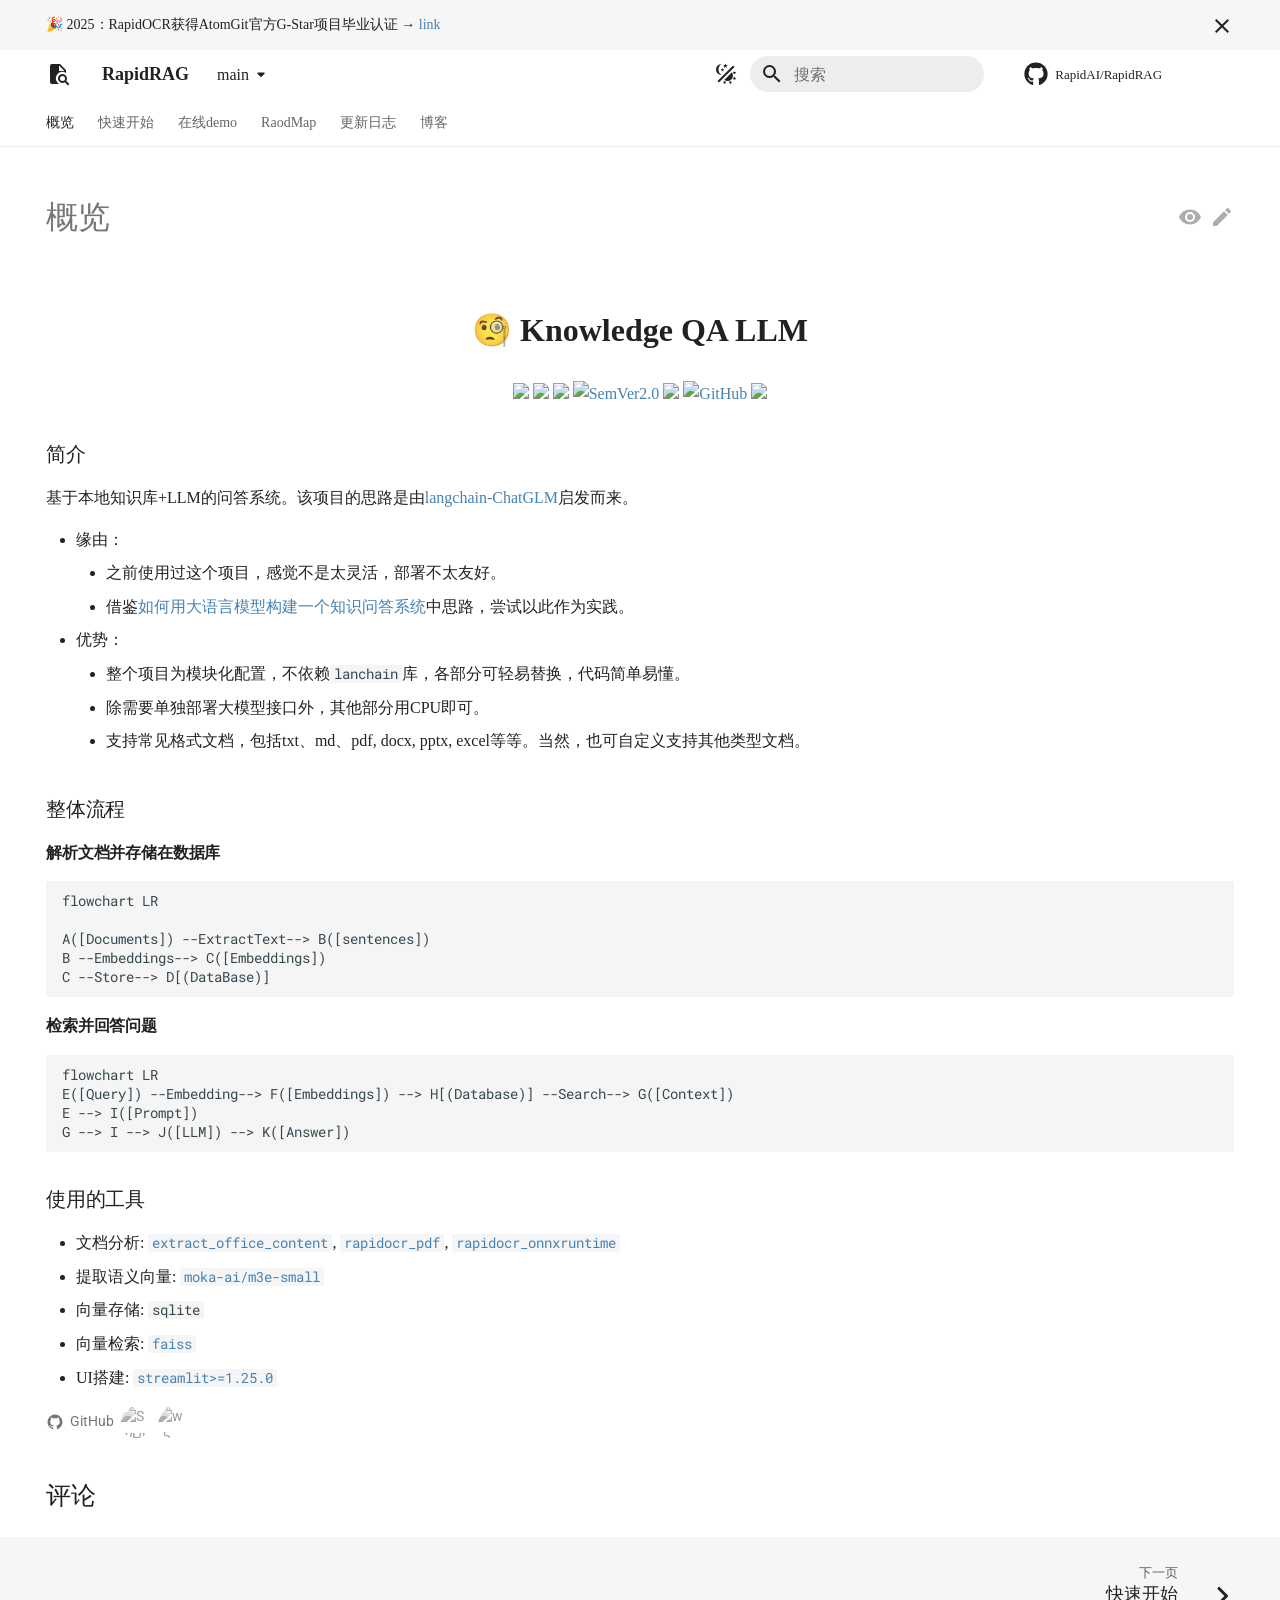
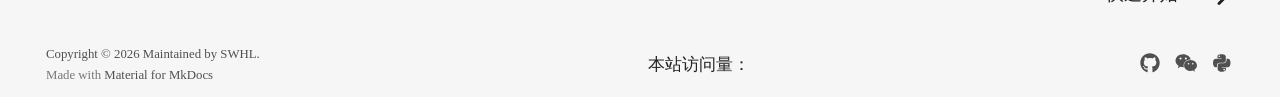
==== commit e5882d0c: "Deployed 16c0c52 to main with MkDocs 1.6.1 and mike 2.1.3" ====
--- a/main/index.html
+++ b/main/index.html
@@ -22,7 +22,7 @@
         
       
       
-      <link rel="icon" href="static/images/favicon-lightning.svg">
+      <link rel="icon" href="static/images/material-file-search.svg">
       <meta name="generator" content="mkdocs-1.6.1, mkdocs-material-9.7.1">
     
     
@@ -163,7 +163,7 @@
     <a href="." title="RapidRAG" class="md-header__button md-logo" aria-label="RapidRAG" data-md-component="logo">
       
   
-  <svg xmlns="http://www.w3.org/2000/svg" viewBox="0 0 448 512"><!--! Font Awesome Free 7.1.0 by @fontawesome - https://fontawesome.com License - https://fontawesome.com/license/free (Icons: CC BY 4.0, Fonts: SIL OFL 1.1, Code: MIT License) Copyright 2025 Fonticons, Inc.--><path d="M338.8-9.9c11.9 8.6 16.3 24.2 10.9 37.8L271.3 224H416c13.5 0 25.5 8.4 30.1 21.1s.7 26.9-9.6 35.5l-288 240c-11.3 9.4-27.4 9.9-39.3 1.3s-16.3-24.2-10.9-37.8L176.7 288H32c-13.5 0-25.5-8.4-30.1-21.1s-.7-26.9 9.6-35.5l288-240c11.3-9.4 27.4-9.9 39.3-1.3"/></svg>
+  <svg xmlns="http://www.w3.org/2000/svg" viewBox="0 0 24 24"><path d="M14 2H6a2 2 0 0 0-2 2v16a2 2 0 0 0 2 2h7c-.41-.25-.8-.56-1.14-.9a6.48 6.48 0 0 1-.36-9.18C13.69 9.5 17.33 9.13 20 11V8zm-1 7V3.5L18.5 9zm7.31 9.9c1.33-2.11.69-4.9-1.4-6.22-2.11-1.33-4.91-.68-6.22 1.4-1.34 2.11-.69 4.89 1.4 6.22 1.46.93 3.32.93 4.79.02L22 23.39 23.39 22zm-3.81.1a2.5 2.5 0 0 1-2.5-2.5 2.5 2.5 0 0 1 2.5-2.5 2.5 2.5 0 0 1 2.5 2.5 2.5 2.5 0 0 1-2.5 2.5"/></svg>
 
     </a>
     <label class="md-header__button md-icon" for="__drawer">
@@ -448,7 +448,7 @@
     <a href="." title="RapidRAG" class="md-nav__button md-logo" aria-label="RapidRAG" data-md-component="logo">
       
   
-  <svg xmlns="http://www.w3.org/2000/svg" viewBox="0 0 448 512"><!--! Font Awesome Free 7.1.0 by @fontawesome - https://fontawesome.com License - https://fontawesome.com/license/free (Icons: CC BY 4.0, Fonts: SIL OFL 1.1, Code: MIT License) Copyright 2025 Fonticons, Inc.--><path d="M338.8-9.9c11.9 8.6 16.3 24.2 10.9 37.8L271.3 224H416c13.5 0 25.5 8.4 30.1 21.1s.7 26.9-9.6 35.5l-288 240c-11.3 9.4-27.4 9.9-39.3 1.3s-16.3-24.2-10.9-37.8L176.7 288H32c-13.5 0-25.5-8.4-30.1-21.1s-.7-26.9 9.6-35.5l288-240c11.3-9.4 27.4-9.9 39.3-1.3"/></svg>
+  <svg xmlns="http://www.w3.org/2000/svg" viewBox="0 0 24 24"><path d="M14 2H6a2 2 0 0 0-2 2v16a2 2 0 0 0 2 2h7c-.41-.25-.8-.56-1.14-.9a6.48 6.48 0 0 1-.36-9.18C13.69 9.5 17.33 9.13 20 11V8zm-1 7V3.5L18.5 9zm7.31 9.9c1.33-2.11.69-4.9-1.4-6.22-2.11-1.33-4.91-.68-6.22 1.4-1.34 2.11-.69 4.89 1.4 6.22 1.46.93 3.32.93 4.79.02L22 23.39 23.39 22zm-3.81.1a2.5 2.5 0 0 1-2.5-2.5 2.5 2.5 0 0 1 2.5-2.5 2.5 2.5 0 0 1 2.5 2.5 2.5 2.5 0 0 1-2.5 2.5"/></svg>
 
     </a>
     RapidRAG
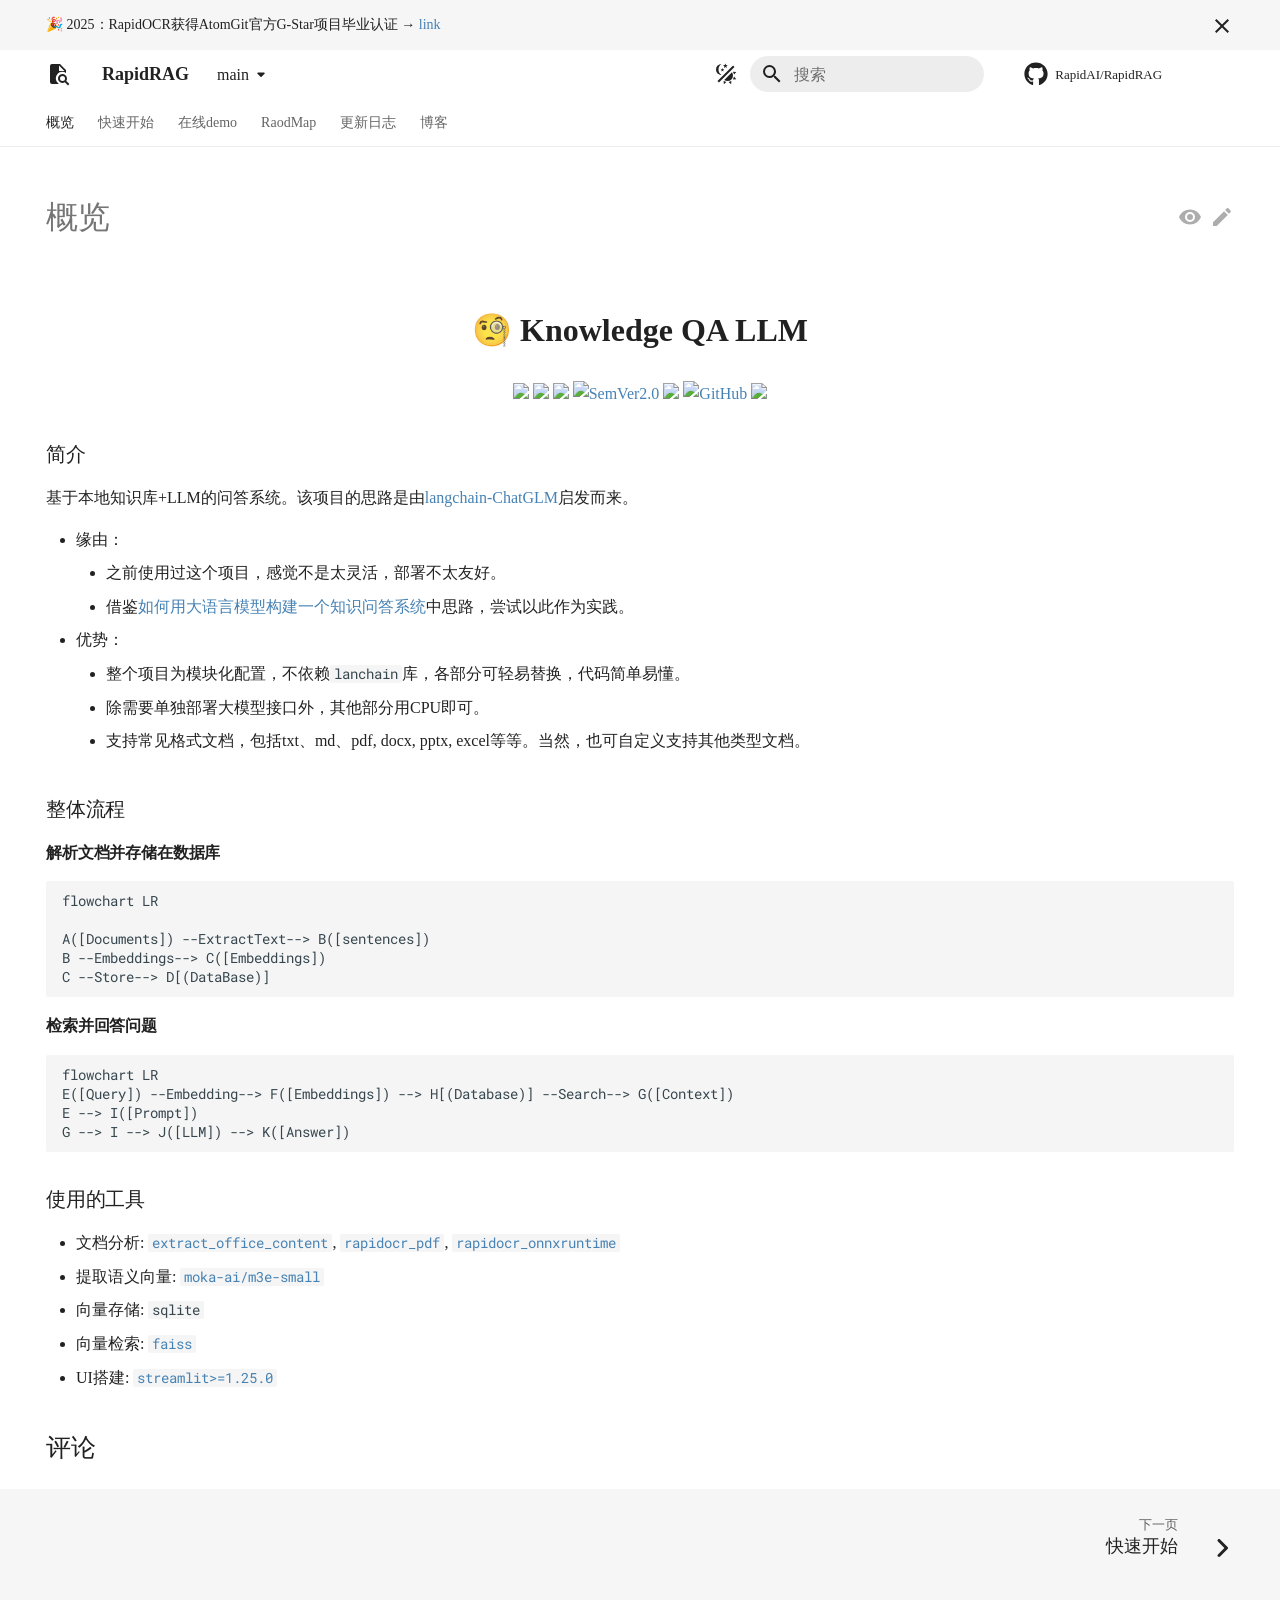
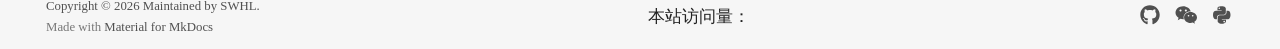
==== commit 771715cb: "Deployed ca64891 to main with MkDocs 1.6.1 and mike 2.1.3" ====
--- a/main/index.html
+++ b/main/index.html
@@ -1097,41 +1097,6 @@
   
 
 
-  <aside class="md-source-file">
-    
-    
-    
-    
-      
-  <span class="md-source-file__fact">
-    
-      
-  <span class="md-icon" title="贡献者">
-    <svg xmlns="http://www.w3.org/2000/svg" viewBox="0 0 24 24"><path d="M12 2A10 10 0 0 0 2 12c0 4.42 2.87 8.17 6.84 9.5.5.08.66-.23.66-.5v-1.69c-2.77.6-3.36-1.34-3.36-1.34-.46-1.16-1.11-1.47-1.11-1.47-.91-.62.07-.6.07-.6 1 .07 1.53 1.03 1.53 1.03.87 1.52 2.34 1.07 2.91.83.09-.65.35-1.09.63-1.34-2.22-.25-4.55-1.11-4.55-4.92 0-1.11.38-2 1.03-2.71-.1-.25-.45-1.29.1-2.64 0 0 .84-.27 2.75 1.02.79-.22 1.65-.33 2.5-.33s1.71.11 2.5.33c1.91-1.29 2.75-1.02 2.75-1.02.55 1.35.2 2.39.1 2.64.65.71 1.03 1.6 1.03 2.71 0 3.82-2.34 4.66-4.57 4.91.36.31.69.92.69 1.85V21c0 .27.16.59.67.5C19.14 20.16 22 16.42 22 12A10 10 0 0 0 12 2"/></svg>
-  </span>
-  <span>GitHub</span>
-
-    
-    <nav>
-      
-        <a href="https://github.com/SWHL" class="md-author" title="@SWHL">
-          
-          <img src="https://avatars.githubusercontent.com/u/28639377?v=4&size=72" alt="SWHL">
-        </a>
-      
-        <a href="https://github.com/web-flow" class="md-author" title="@web-flow">
-          
-          <img src="https://avatars.githubusercontent.com/u/19864447?v=4&size=72" alt="web-flow">
-        </a>
-      
-      
-      
-    </nav>
-  </span>
-
-    
-  </aside>
-
 
 <!-- Was this page helpful? -->
 
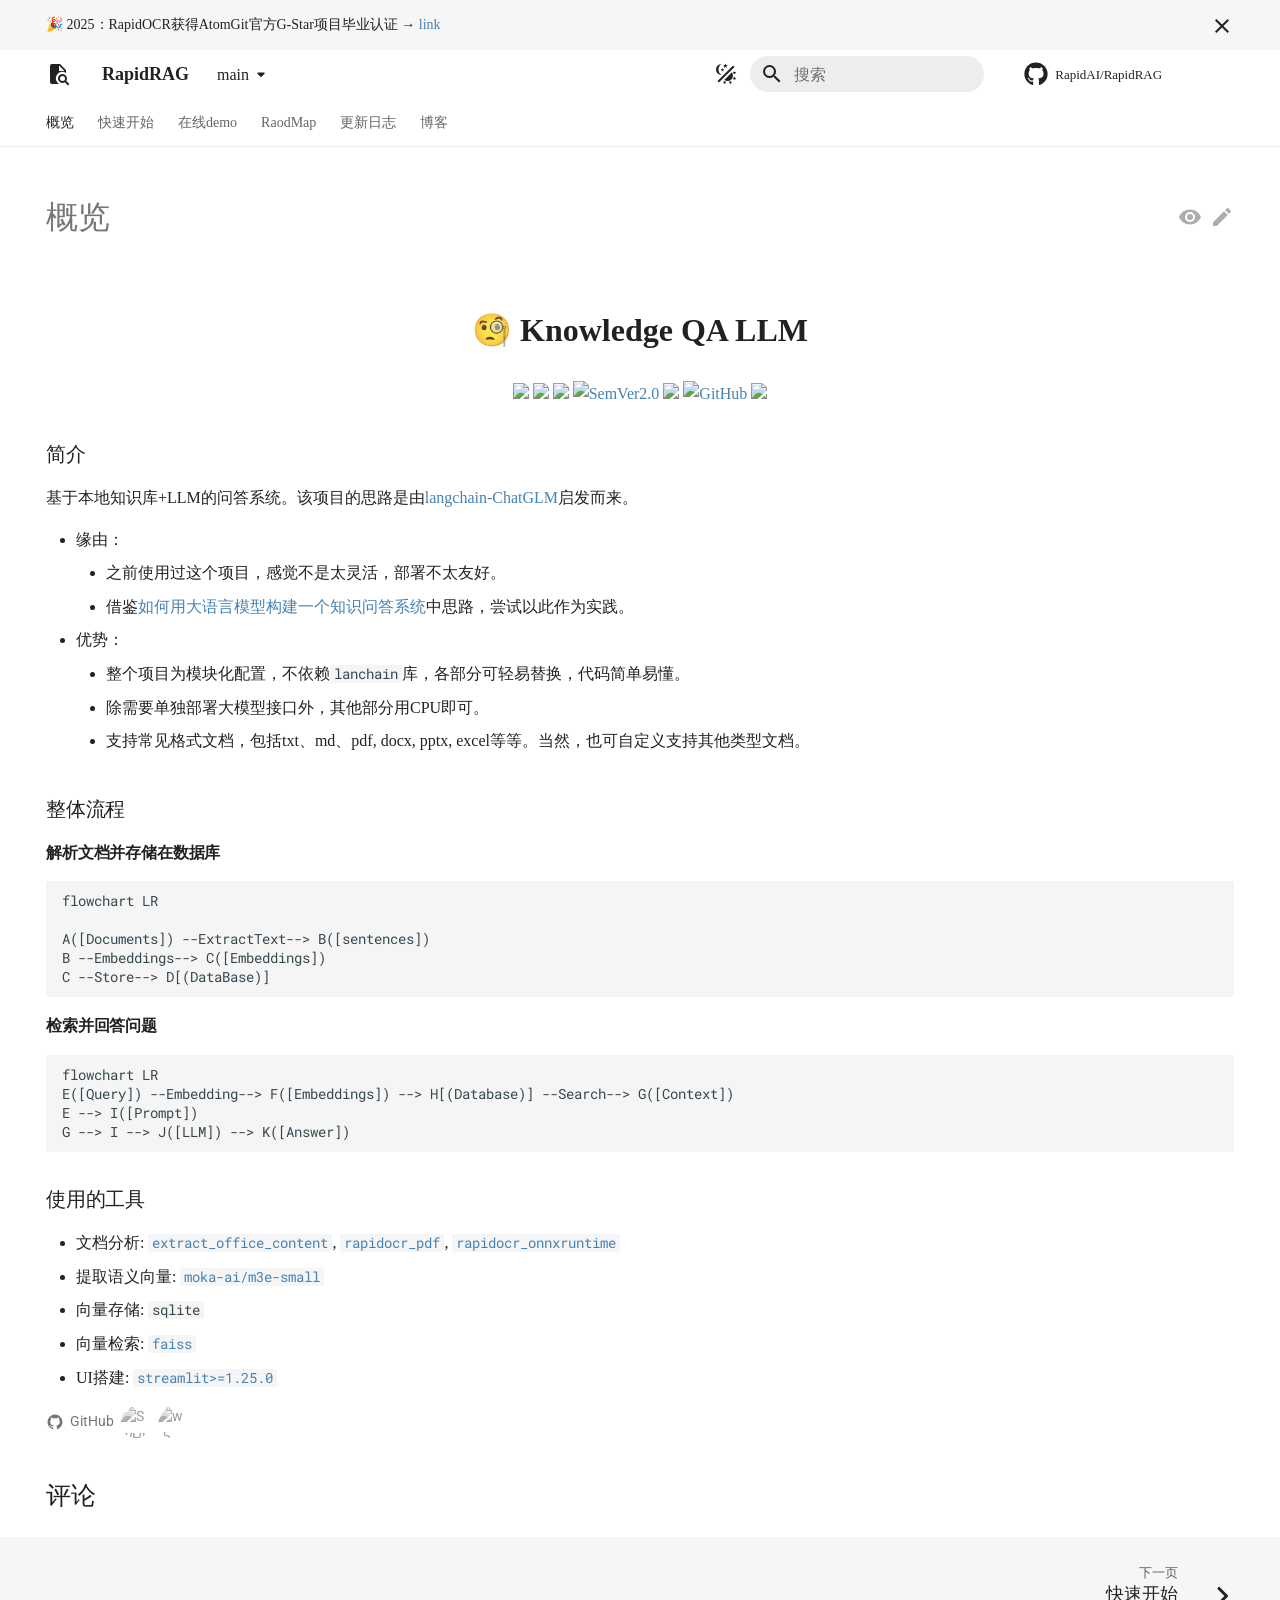
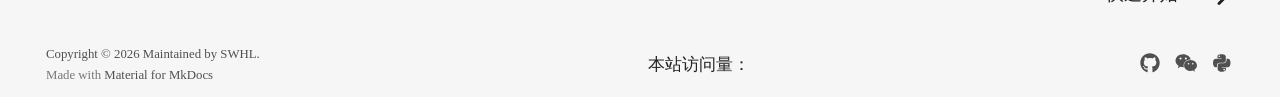
==== commit da7c8750: "Deployed 8b00497 to main with MkDocs 1.6.1 and mike 2.1.3" ====
--- a/main/index.html
+++ b/main/index.html
@@ -1097,6 +1097,41 @@
   
 
 
+  <aside class="md-source-file">
+    
+    
+    
+    
+      
+  <span class="md-source-file__fact">
+    
+      
+  <span class="md-icon" title="贡献者">
+    <svg xmlns="http://www.w3.org/2000/svg" viewBox="0 0 24 24"><path d="M12 2A10 10 0 0 0 2 12c0 4.42 2.87 8.17 6.84 9.5.5.08.66-.23.66-.5v-1.69c-2.77.6-3.36-1.34-3.36-1.34-.46-1.16-1.11-1.47-1.11-1.47-.91-.62.07-.6.07-.6 1 .07 1.53 1.03 1.53 1.03.87 1.52 2.34 1.07 2.91.83.09-.65.35-1.09.63-1.34-2.22-.25-4.55-1.11-4.55-4.92 0-1.11.38-2 1.03-2.71-.1-.25-.45-1.29.1-2.64 0 0 .84-.27 2.75 1.02.79-.22 1.65-.33 2.5-.33s1.71.11 2.5.33c1.91-1.29 2.75-1.02 2.75-1.02.55 1.35.2 2.39.1 2.64.65.71 1.03 1.6 1.03 2.71 0 3.82-2.34 4.66-4.57 4.91.36.31.69.92.69 1.85V21c0 .27.16.59.67.5C19.14 20.16 22 16.42 22 12A10 10 0 0 0 12 2"/></svg>
+  </span>
+  <span>GitHub</span>
+
+    
+    <nav>
+      
+        <a href="https://github.com/SWHL" class="md-author" title="@SWHL">
+          
+          <img src="https://avatars.githubusercontent.com/u/28639377?v=4&size=72" alt="SWHL">
+        </a>
+      
+        <a href="https://github.com/web-flow" class="md-author" title="@web-flow">
+          
+          <img src="https://avatars.githubusercontent.com/u/19864447?v=4&size=72" alt="web-flow">
+        </a>
+      
+      
+      
+    </nav>
+  </span>
+
+    
+  </aside>
+
 
 <!-- Was this page helpful? -->
 
